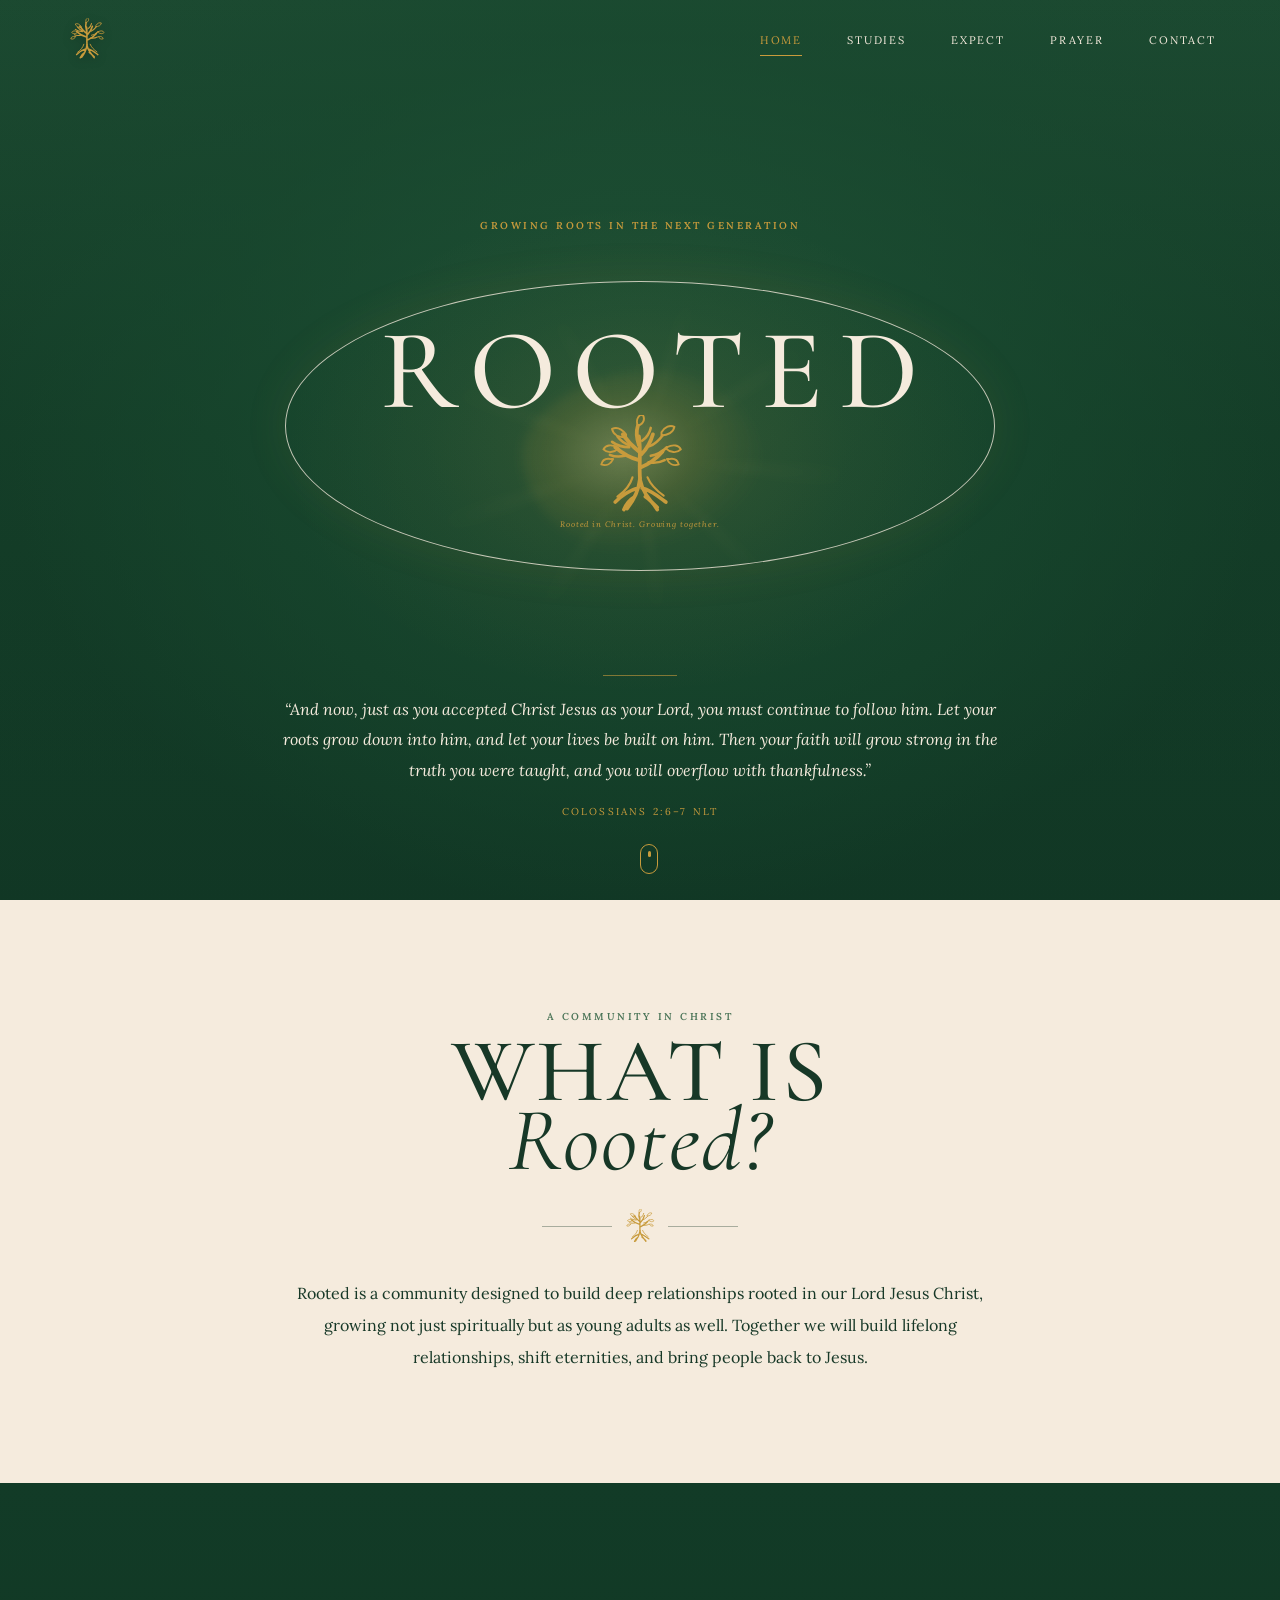
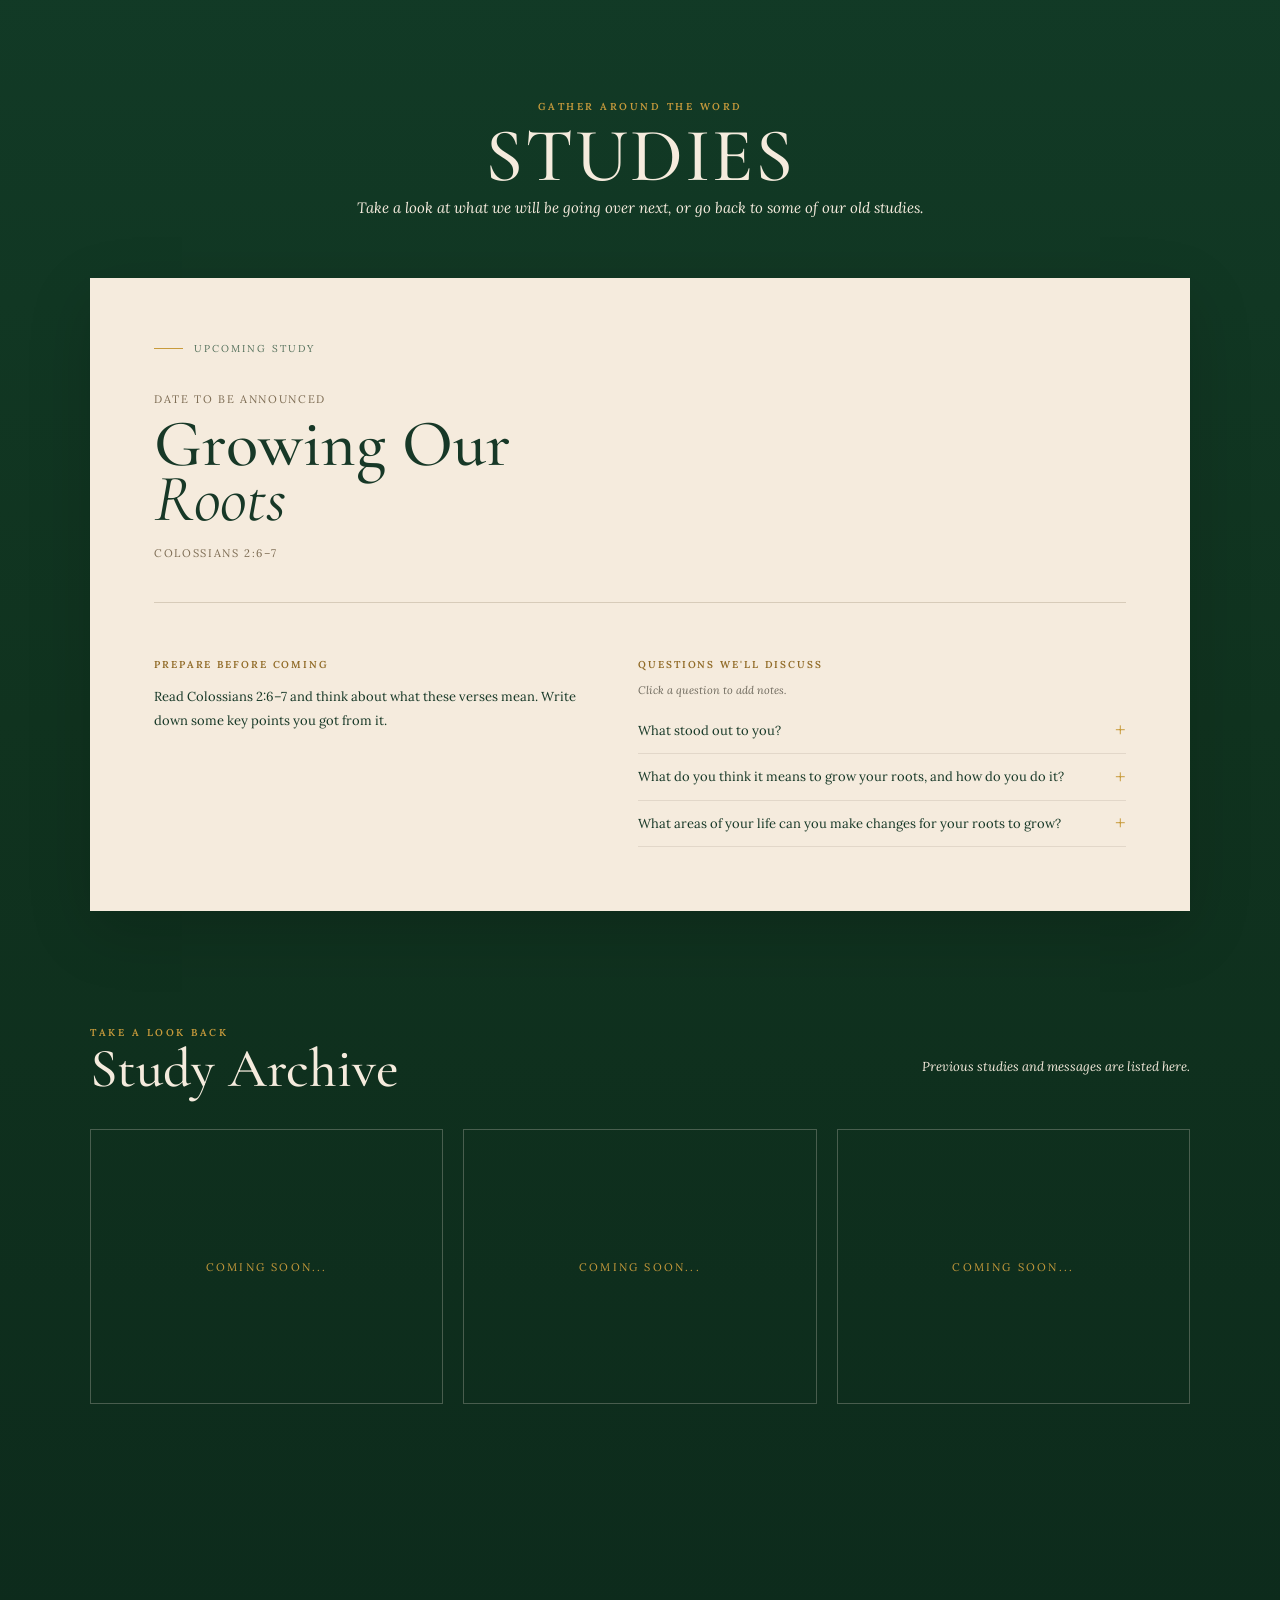
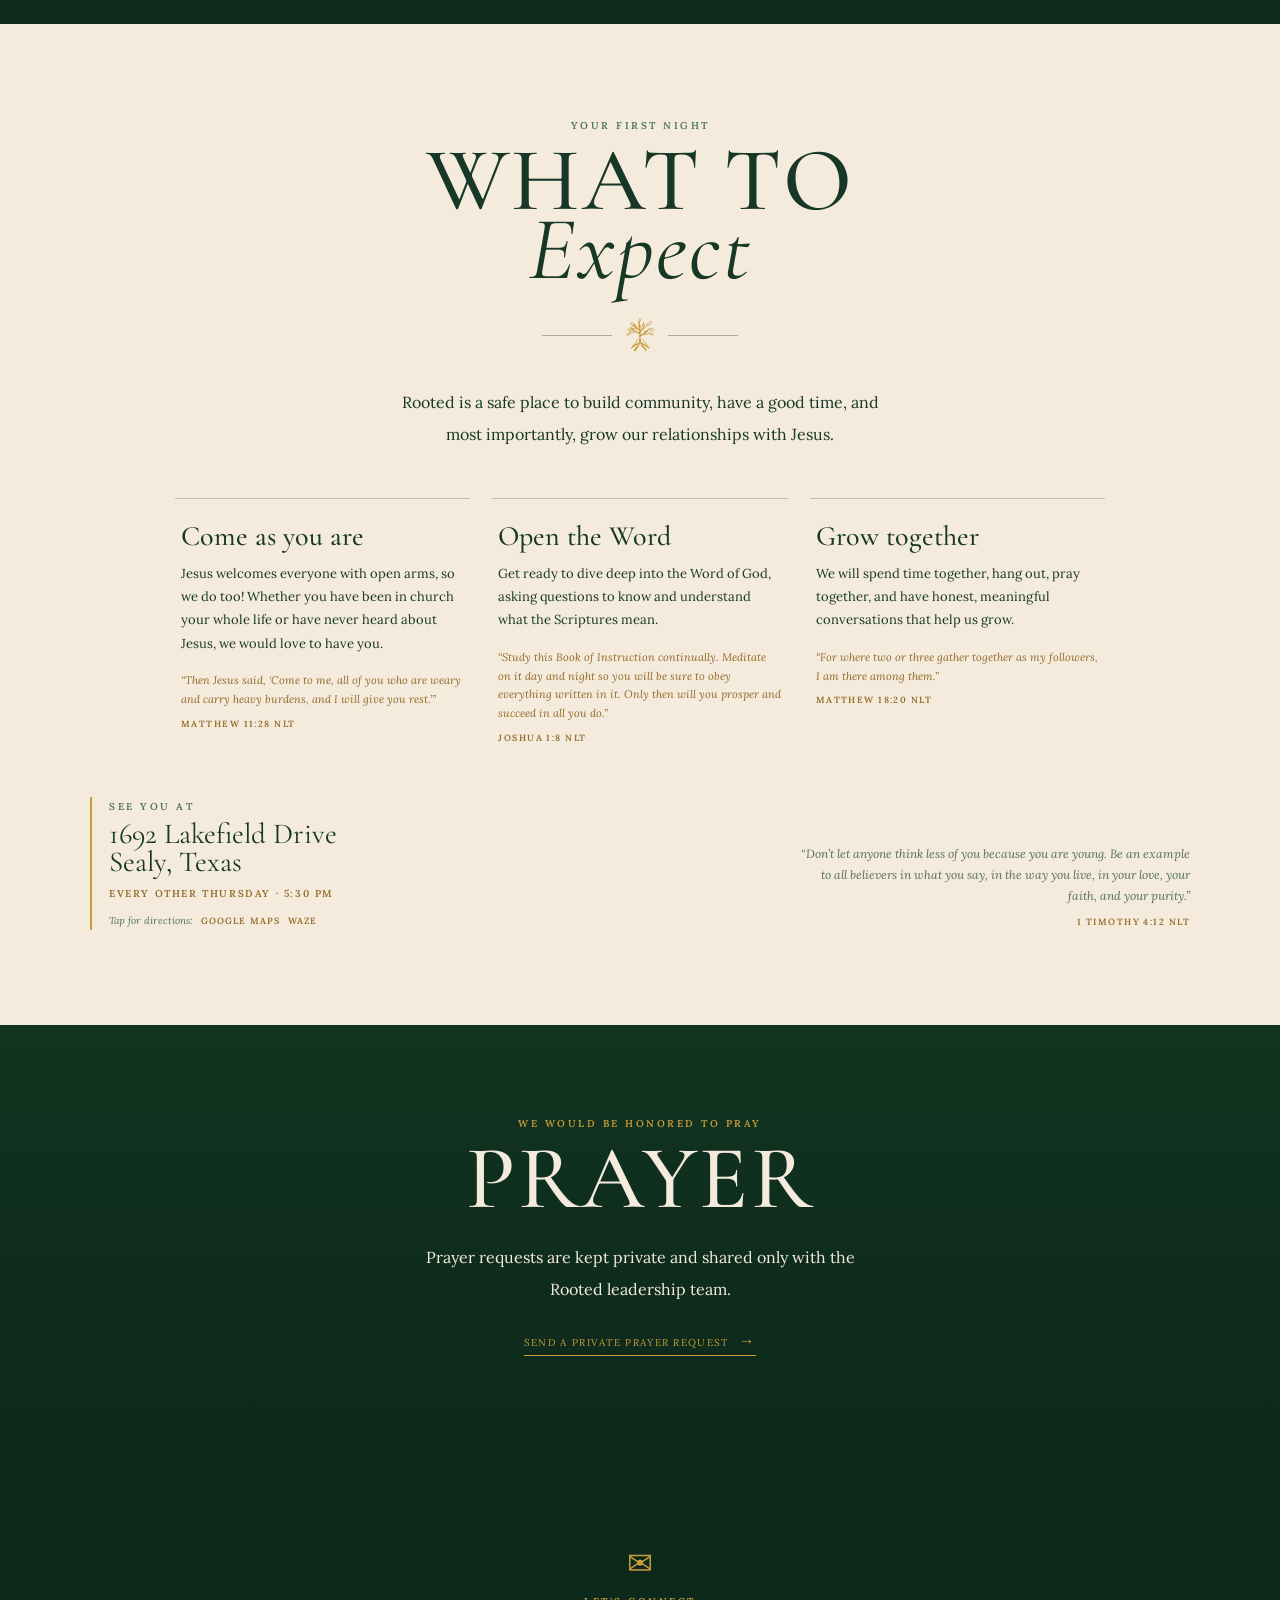
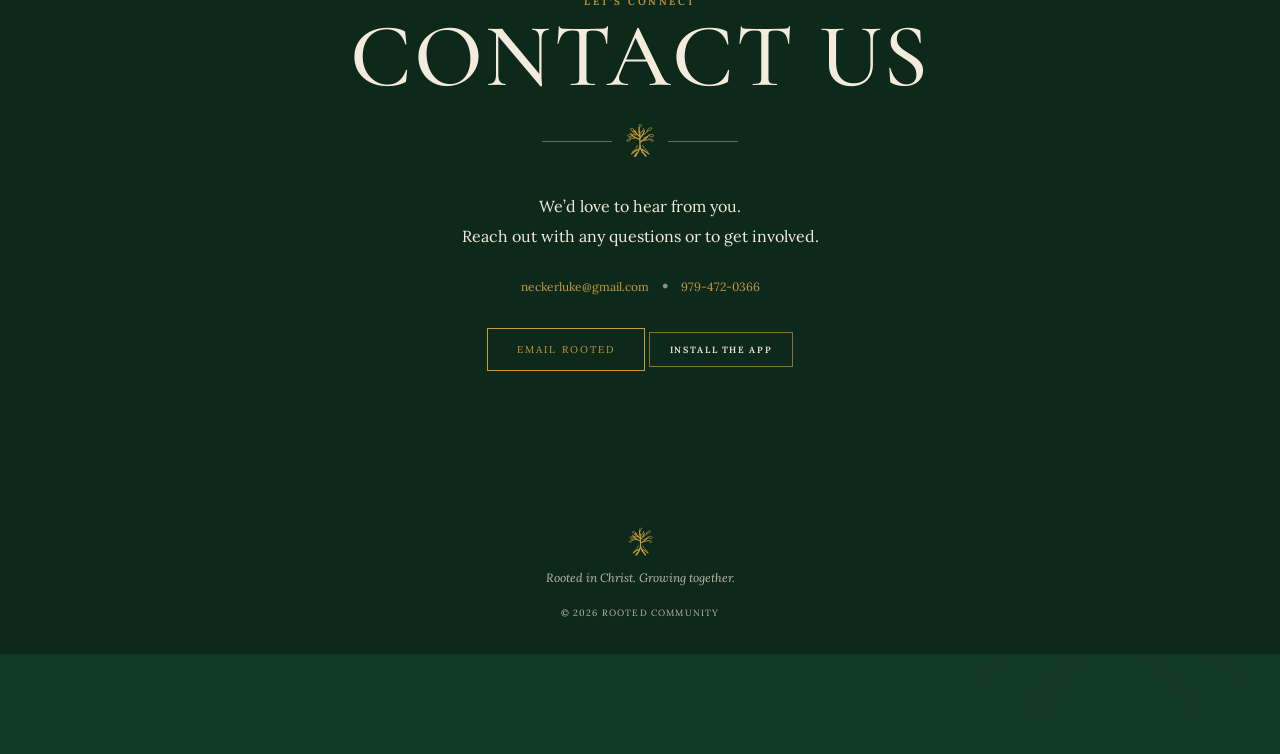
==== index.html @ e0f85972 "Add files via upload" ====
<!doctype html>
<html lang="en">
  <head>
    <meta charset="UTF-8" />
    <meta name="viewport" content="width=device-width, initial-scale=1.0" />
    <link rel="icon" type="image/svg+xml" href="favicon.svg" />
    <link rel="manifest" href="manifest.webmanifest" />
    <meta name="theme-color" content="#123b27" />
    <meta name="mobile-web-app-capable" content="yes" />
    <meta name="apple-mobile-web-app-capable" content="yes" />
    <meta name="apple-mobile-web-app-status-bar-style" content="black-translucent" />
    <meta name="apple-mobile-web-app-title" content="Rooted" />
    <link rel="apple-touch-icon" href="favicon.svg" />
    <link rel="canonical" href="https://www.rooted-youth.com/" />
    <meta property="og:type" content="website" />
    <meta property="og:url" content="https://www.rooted-youth.com/" />
    <meta property="og:site_name" content="Rooted Youth" />
    <meta property="og:title" content="Rooted | Growing Roots in the Next Generation" />
    <meta property="og:description" content="A high school community building deep relationships centered on Jesus Christ." />
    <meta property="og:image" content="https://www.rooted-youth.com/social-preview-v2.png" />
    <meta property="og:image:secure_url" content="https://www.rooted-youth.com/social-preview-v2.png" />
    <meta property="og:image:type" content="image/png" />
    <meta property="og:image:width" content="1200" />
    <meta property="og:image:height" content="630" />
    <meta name="twitter:card" content="summary_large_image" />
    <meta name="twitter:title" content="Rooted | Growing Roots in the Next Generation" />
    <meta name="twitter:description" content="A high school community building deep relationships centered on Jesus Christ." />
    <meta name="twitter:image" content="https://www.rooted-youth.com/social-preview-v2.png" />
    <meta name="description" content="Rooted is a high school community building deep relationships centered on Jesus Christ." />
    <title>Rooted | Growing Roots in the Next Generation</title>
    <link rel="preconnect" href="https://fonts.googleapis.com" />
    <link rel="preconnect" href="https://fonts.gstatic.com" crossorigin />
    <link href="https://fonts.googleapis.com/css2?family=Cormorant+Garamond:wght@400;500;600;700&family=Lora:ital,wght@0,400;0,500;0,600;1,400&display=swap" rel="stylesheet" />
    <link rel="stylesheet" href="styles.css" />
  </head>
  <body>
    <header class="site-header" id="top">
      <a class="brand-mark" href="#home" aria-label="Rooted home">
        <svg viewBox="0 0 80 95" aria-hidden="true"><use href="#tree-mark" /></svg>
      </a>
      <button class="menu-button" type="button" aria-label="Open navigation" aria-expanded="false">
        <span class="cross-icon" aria-hidden="true">✝</span>
      </button>
      <nav class="site-nav" aria-label="Main navigation">
        <a class="active" href="#home">Home</a>
        <a href="#studies">Studies</a>
        <a href="#expect">Expect</a>
        <a href="#prayer">Prayer</a>
        <a href="#contact">Contact</a>
      </nav>
    </header>

    <main>
      <section class="hero" id="home">
        <div class="hero-grain"></div>
        <svg class="root-watermark" viewBox="0 0 1440 900" preserveAspectRatio="none" aria-hidden="true">
          <g fill="none" stroke="currentColor" stroke-linecap="round" stroke-linejoin="round">
            <path d="M705 925c-9-135 34-225 7-346-25-109-1-195 47-282 35-64 27-128 15-197" />
            <path d="M712 725c-98-48-160-109-224-205-45-67-99-108-169-135" />
            <path d="M710 658c96-65 157-151 217-242 53-80 113-120 198-149" />
            <path d="M681 807c-98-35-187-42-283-27-80 12-146-6-214-47" />
            <path d="M744 805c99-24 183-15 275 16 78 27 151 21 237-8" />
            <path d="M564 783c-49-50-108-72-177-83-56-9-102-37-140-77" />
            <path d="M856 769c45-43 104-66 172-76 57-9 105-34 148-74" />
            <path d="M522 579c-78-9-139-42-189-96-39-42-84-60-139-65" />
            <path d="M926 494c72-40 137-48 207-24 57 19 107 16 157-6" />
            <path d="M646 487c-24-65-18-125 16-180 22-35 26-74 19-114" />
          </g>
        </svg>
        <div class="hero-emblem">
          <span class="eyebrow">Growing roots in the next generation</span>
          <div class="oval-lockup">
            <div class="oval-inner">
              <h1>ROOTED</h1>
              <svg class="hero-tree" viewBox="0 0 80 95" aria-hidden="true"><use href="#tree-mark" /></svg>
              <p class="hero-tagline">Rooted in Christ. Growing together.</p>
            </div>
          </div>
        </div>
        <div class="scripture">
          <p>“And now, just as you accepted Christ Jesus as your Lord, you must continue to follow him. Let your roots grow down into him, and let your lives be built on him. Then your faith will grow strong in the truth you were taught, and you will overflow with thankfulness.”</p>
          <span>Colossians 2:6–7 NLT</span>
        </div>
        <a class="scroll-cue" href="#about" aria-label="Discover Rooted"><span></span></a>
      </section>

      <section class="about section-light" id="about">
        <svg class="watermark" viewBox="0 0 80 95" aria-hidden="true"><use href="#tree-mark" /></svg>
        <div class="section-content centered">
          <p class="eyebrow green">A community in Christ</p>
          <h2>WHAT IS<br /><em>Rooted?</em></h2>
          <div class="tree-divider"><span></span><svg viewBox="0 0 80 95" aria-hidden="true"><use href="#tree-mark" /></svg><span></span></div>
          <p class="lede">Rooted is a community designed to build deep relationships rooted in our Lord Jesus Christ, growing not just spiritually but as young adults as well. Together we will build lifelong relationships, shift eternities, and bring people back to Jesus.</p>
        </div>
      </section>

      <section class="studies" id="studies">
        <div class="section-content">
          <div class="section-intro">
            <p class="eyebrow">Gather around the Word</p>
            <h2>Studies</h2>
            <p>Take a look at what we will be going over next, or go back to some of our old studies.</p>
          </div>
          <div class="upcoming-card">
            <div class="upcoming-label"><span></span>Upcoming Study</div>
            <div class="study-heading">
              <p class="study-date">Date to be announced</p>
              <h3>Growing Our<br /><em>Roots</em></h3>
              <p class="passage">Colossians 2:6–7</p>
            </div>
            <div class="study-columns">
              <div>
                <p class="card-kicker">Prepare before coming</p>
                <p>Read Colossians 2:6–7 and think about what these verses mean. Write down some key points you got from it.</p>
              </div>
              <div>
                <p class="card-kicker">Questions we'll discuss</p>
                <p class="notes-hint">Click a question to add notes.</p>
                <div class="discussion-questions">
                  <details class="question-note">
                    <summary>What stood out to you? <span>+</span></summary>
                    <div class="question-note-content"><textarea class="question-note-field" data-note-key="rooted-question-1" rows="4" placeholder="Write your thoughts here..."></textarea><p>Saved privately on this device.</p></div>
                  </details>
                  <details class="question-note">
                    <summary>What do you think it means to grow your roots, and how do you do it? <span>+</span></summary>
                    <div class="question-note-content"><textarea class="question-note-field" data-note-key="rooted-question-2" rows="4" placeholder="Write your thoughts here..."></textarea><p>Saved privately on this device.</p></div>
                  </details>
                  <details class="question-note">
                    <summary>What areas of your life can you make changes for your roots to grow? <span>+</span></summary>
                    <div class="question-note-content"><textarea class="question-note-field" data-note-key="rooted-question-3" rows="4" placeholder="Write your thoughts here..."></textarea><p>Saved privately on this device.</p></div>
                  </details>
                </div>
              </div>
            </div>
          </div>
          <div class="archive-heading">
            <div><p class="eyebrow">Take a Look Back</p><h3>Study Archive</h3></div>
            <p>Previous studies and messages are listed here.</p>
          </div>
          <div class="archive-grid">
            <a class="archive-card archive-card-link" href="archive.html" aria-label="Open archived message placeholder">
              <p class="coming-soon">Coming soon...</p>
            </a>
            <a class="archive-card archive-card-link" href="archive.html" aria-label="Open archived message placeholder">
              <p class="coming-soon">Coming soon...</p>
            </a>
            <a class="archive-card archive-card-link" href="archive.html" aria-label="Open archived message placeholder">
              <p class="coming-soon">Coming soon...</p>
            </a>
          </div>
        </div>
      </section>

      <section class="schedule section-light" id="expect">
        <div class="section-content centered">
          <p class="eyebrow green">Your first night</p><h2>What to<br /><em>Expect</em></h2>
          <div class="tree-divider"><span></span><svg viewBox="0 0 80 95" aria-hidden="true"><use href="#tree-mark" /></svg><span></span></div>
          <p class="lede compact">Rooted is a safe place to build community, have a good time, and most importantly, grow our relationships with Jesus.</p>
          <div class="expect-list">
            <article><h3>Come as you are</h3><p>Jesus welcomes everyone with open arms, so we do too! Whether you have been in church your whole life or have never heard about Jesus, we would love to have you.</p><p class="expect-verse">“Then Jesus said, ‘Come to me, all of you who are weary and carry heavy burdens, and I will give you rest.’” <span>Matthew 11:28 NLT</span></p></article>
            <article><h3>Open the Word</h3><p>Get ready to dive deep into the Word of God, asking questions to know and understand what the Scriptures mean.</p><p class="expect-verse">“Study this Book of Instruction continually. Meditate on it day and night so you will be sure to obey everything written in it. Only then will you prosper and succeed in all you do.” <span>Joshua 1:8 NLT</span></p></article>
            <article><h3>Grow together</h3><p>We will spend time together, hang out, pray together, and have honest, meaningful conversations that help us grow.</p><p class="expect-verse">“For where two or three gather together as my followers, I am there among them.” <span>Matthew 18:20 NLT</span></p></article>
          </div>
          <div class="expect-bottom">
            <aside class="expect-meetup">
              <p class="eyebrow green">See you at</p>
              <p>1692 Lakefield Drive<br />Sealy, Texas</p>
              <span>Every other Thursday · 5:30 PM</span>
              <div class="directions-links"><span>Tap for directions:</span><a href="https://www.google.com/maps/dir/?api=1&amp;destination=1692%20Lakefield%20Drive%2C%20Sealy%2C%20Texas" target="_blank" rel="noopener">Google Maps</a><a href="https://waze.com/ul?q=1692%20Lakefield%20Drive%2C%20Sealy%2C%20Texas&amp;navigate=yes" target="_blank" rel="noopener">Waze</a></div>
            </aside>
            <blockquote class="expect-youth-verse">“Don’t let anyone think less of you because you are young. Be an example to all believers in what you say, in the way you live, in your love, your faith, and your purity.” <cite>1 Timothy 4:12 NLT</cite></blockquote>
          </div>
        </div>
      </section>

      <section class="prayer" id="prayer">
        <div class="section-content centered">
          <p class="eyebrow">We would be honored to pray</p><h2>Prayer</h2>
          <p class="lede compact">Prayer requests are kept private and shared only with the Rooted leadership team.</p>
          <a class="text-link" href="prayer-request.html">Send a private prayer request <span>→</span></a>
        </div>
      </section>
    </main>

    <section class="contact" id="contact">
      <svg class="contact-roots" viewBox="0 0 1200 700" preserveAspectRatio="none" aria-hidden="true">
        <g fill="none" stroke="currentColor" stroke-linecap="round" stroke-linejoin="round">
          <path class="root-core" d="M600 735c-7-97 13-164-8-254-18-77 5-131 37-190 26-48 18-98 1-153"/>
          <path class="root-base" d="M591 704c-49-37-93-49-138-46-52 3-95-12-131-44"/>
          <path class="root-base" d="M609 703c49-33 93-43 137-37 52 6 95-8 132-37"/>
          <path class="root-base" d="M576 720c-74-8-133 13-184 62M626 720c73-12 132 7 186 54"/>
          <path d="M596 605c-92-46-157-103-222-187-48-62-97-97-165-122"/>
          <path d="M614 561c83-49 151-113 214-182 49-54 101-84 171-104"/>
          <path d="M514 679c-98-31-180-31-260-2-63 23-128 21-192-4"/>
          <path d="M697 678c94-33 175-29 252 0 68 25 130 21 193-7"/>
          <path d="M445 557c-55-4-107-26-153-66-37-32-78-46-123-44"/>
          <path d="M774 508c59-29 112-34 158-17 41 15 83 9 124-14"/>
        </g>
      </svg>
      <div class="section-content centered">
        <div class="envelope" aria-hidden="true">✉</div>
        <p class="eyebrow">Let’s connect</p><h2>Contact Us</h2>
        <div class="tree-divider"><span></span><svg viewBox="0 0 80 95" aria-hidden="true"><use href="#tree-mark" /></svg><span></span></div>
        <p class="contact-copy">We’d love to hear from you.<br />Reach out with any questions or to get involved.</p>
        <div class="contact-details">
          <a href="https://mail.google.com/mail/?view=cm&amp;fs=1&amp;to=neckerluke%40gmail.com&amp;su=Rooted" target="_blank" rel="noopener">neckerluke@gmail.com</a>
          <span aria-hidden="true">•</span>
          <a href="sms:+19794720366">979-472-0366</a>
        </div>
        <a class="button" href="https://mail.google.com/mail/?view=cm&amp;fs=1&amp;to=neckerluke%40gmail.com&amp;su=Rooted" target="_blank" rel="noopener">Email Rooted</a>
        <button class="install-app" type="button" data-install-app>Install the App</button>
        <p class="install-app-message" data-install-message aria-live="polite"></p>
      </div>
    </section>

    <footer><svg viewBox="0 0 80 95" aria-hidden="true"><use href="#tree-mark" /></svg><p>Rooted in Christ. Growing together.</p><small>© <span id="year"></span> Rooted Community</small></footer>

    <svg class="page-root-watermark" viewBox="0 0 1440 3500" preserveAspectRatio="none" aria-hidden="true">
      <defs><linearGradient id="pageRootFade" x1="0" x2="0" y1="0" y2="1"><stop offset="0%" stop-color="#c89b3c" stop-opacity=".16"/><stop offset="38%" stop-color="#c89b3c" stop-opacity=".26"/><stop offset="72%" stop-color="#c89b3c" stop-opacity=".56"/><stop offset="100%" stop-color="#c89b3c" stop-opacity=".9"/></linearGradient></defs>
      <g fill="none" stroke="url(#pageRootFade)" stroke-linecap="round" stroke-linejoin="round">
        <path class="root-spine" d="M719 3550c-26-175 19-315-18-466-39-157 13-283 65-409 57-140 23-298-28-448-53-156-31-294 34-430 54-113 61-224 8-343"/>
        <path class="root-heavy" d="M709 3446c-116-85-209-107-304-71-102 39-202 27-299-38"/><path class="root-heavy" d="M726 3443c118-74 212-90 305-49 105 46 204 37 299-22"/>
        <path class="root-heavy" d="M682 3324c-99-32-175-81-235-149-65-73-148-108-250-105"/><path class="root-heavy" d="M749 3313c90-46 162-104 218-177 62-80 143-122 244-125"/>
        <path d="M589 3410c-85 7-159 42-222 106-56 56-122 79-198 68M841 3405c86-4 159 25 222 88 57 56 124 75 200 60"/>
        <path d="M650 3175c-129-76-224-170-294-293-61-107-144-168-248-189"/><path d="M778 3146c122-83 215-182 279-307 56-108 136-174 239-201"/>
        <path d="M537 3015c-95-17-178 7-251 72-68 60-145 82-229 64M889 2997c96-11 179 19 250 90 65 64 141 88 226 72"/>
        <path d="M618 2855c-85-77-159-165-213-266-48-89-115-145-201-170"/><path d="M816 2794c81-81 148-173 197-278 43-92 106-151 190-179"/>
        <path d="M513 2653c-101-32-193-19-279 39-73 49-149 57-227 26M930 2606c101-27 191-7 274 60 70 56 145 68 226 38"/>
        <path d="M652 2490c-45-112-44-221 3-326 39-88 38-173-2-254"/><path d="M776 2350c53-111 66-221 39-330-23-91-13-176 30-252"/>
        <path d="M586 2258c-89-54-175-75-258-63-76 10-144-9-202-57M849 2185c91-46 178-60 260-40 77 19 143 6 201-37"/>
        <path d="M699 1990c-17-109 11-207 84-294 55-65 71-137 47-216M648 1800c-70-65-132-137-176-220-39-73-97-121-174-143M846 1685c68-70 126-146 166-231 35-75 89-125 163-151"/>
        <path d="M610 1484c-99-28-185-11-259 52-62 53-132 66-209 40M834 1413c97-35 183-23 257 37 63 51 134 60 211 27"/>
        <path d="M686 1290c-17-96 9-180 78-252 47-50 59-108 36-174M592 1098c-76-35-144-37-205-5-53 28-108 30-164 7M842 1012c73-44 141-53 205-28 55 21 111 18 166-8"/>
      </g>
    </svg>
    <svg class="svg-defs" aria-hidden="true"><symbol id="tree-mark" viewBox="0 0 80 95"><g fill="none" stroke="currentColor" stroke-linecap="round" stroke-linejoin="round"><path stroke-width="3.5" d="M40 59c-1-13 1-25-1-39M39 34c-5-4-10-9-15-16M39 42c-8-2-15-6-22-12M40 49c8-3 15-8 21-15M41 37c5-5 9-12 11-19M39 28c-2-6-3-12-1-18"/><path stroke-width="2.35" d="M30 28c-3-1-8-4-11-8M30 30c-6 0-12-2-16-5M26 38c-5 1-10 1-14-1M49 29c5-2 9-6 12-10M50 38c6-1 11-4 15-8M48 44c5 1 11 0 15-2M42 24c4-3 7-7 8-12"/><path stroke-width="3.4" d="M40 59c-1 9-4 18-12 28M40 60c2 10 7 18 16 26M38 68c-7 2-14 6-21 13M42 68c8 2 14 7 22 13M35 76c-5 3-8 7-10 12M45 76c5 3 8 7 11 12"/><path stroke-width="2" d="M33 58c-2 7-7 13-14 18M47 58c3 7 8 12 15 17"/><path stroke-width="1.8" d="M27 18c-4-5-9-7-13-5 1 5 6 8 13 8Zm-8 12c-6-3-11-2-13 2 4 4 10 3 14-1Zm41-14c3-5 8-7 12-5-1 5-6 8-12 8Zm5 14c6-3 11-2 13 2-4 4-10 3-14-1ZM38 10c-2-5 0-9 4-11 3 4 2 9-4 11ZM13 41c-5-1-8 1-9 5 5 2 9-1 11-5Zm54 0c5-1 8 1 9 5-5 2-9-1-11-5Z"/></g></symbol></svg>
    <script src="script.js"></script>
    <script src="fix-encoding.js"></script>
  </body>
</html>
---- styles.css ----
:root{--forest:#0b2a1b;--deep:#071c12;--cream:#f5ebdd;--gold:#c89b3c;--ink:#173827}*{box-sizing:border-box}html{scroll-behavior:smooth}body{margin:0;background:var(--forest);color:var(--cream);font-family:Lora,Georgia,serif}.svg-defs{position:absolute;width:0;height:0;overflow:hidden}.site-header{height:80px;position:absolute;z-index:10;top:0;left:0;width:100%;display:flex;align-items:center;padding:12px clamp(24px,5vw,72px)}.brand-mark{color:var(--gold);width:46px;display:grid;place-items:center}.brand-mark svg{width:36px;height:45px}.site-nav{margin-left:auto;display:flex;gap:clamp(22px,3.5vw,53px)}.site-nav a{color:var(--cream);text-decoration:none;font-size:11px;letter-spacing:.17em;text-transform:uppercase;padding:8px 0;border-bottom:1px solid transparent;transition:.25s}.site-nav a:hover,.site-nav a.active{border-color:var(--gold);color:var(--gold)}.menu-button{display:none}.hero{min-height:100vh;position:relative;display:flex;flex-direction:column;align-items:center;justify-content:center;overflow:hidden;background:radial-gradient(ellipse at 50% 43%,#16442c 0%,var(--forest) 43%,var(--deep) 100%)}.hero:before,.hero:after{content:"";position:absolute;border:1px solid rgba(200,155,60,.15);border-radius:50%;width:min(96vw,1200px);height:min(69vw,820px)}.hero:before{transform:rotate(-8deg)}.hero:after{width:min(85vw,1030px);height:min(60vw,660px);transform:rotate(12deg)}.hero-grain{position:absolute;inset:0;opacity:.38;background-image:radial-gradient(rgba(245,235,221,.24) .5px,transparent .7px);background-size:8px 8px;mix-blend-mode:soft-light}.hero-emblem{position:relative;z-index:1;text-align:center;margin-top:-3rem}.eyebrow{margin:0 0 14px;color:var(--gold);text-transform:uppercase;letter-spacing:.25em;font-size:10px;font-weight:600}.oval-lockup{width:min(78vw,710px);aspect-ratio:2.45;border:1px solid rgba(245,235,221,.78);border-radius:50%;display:grid;place-items:center;padding:12px}.oval-inner{width:100%;height:100%;border:1px solid rgba(245,235,221,.28);border-radius:50%;display:flex;flex-direction:column;align-items:center;justify-content:center}.hero h1{margin:0 0 -5px;font-family:"Cormorant Garamond",Georgia,serif;font-size:clamp(53px,10vw,114px);font-weight:500;letter-spacing:.14em;line-height:.85;padding-left:.14em}.hero-tree{color:var(--gold);width:clamp(58px,8vw,86px);height:auto}.scripture{position:absolute;z-index:1;bottom:9vh;width:min(84vw,720px);text-align:center}.scripture p{font-size:clamp(13px,1.35vw,16px);line-height:1.9;font-style:italic;margin:0 0 14px}.scripture span{color:var(--gold);font-size:10px;text-transform:uppercase;letter-spacing:.22em}.scroll-cue{position:absolute;bottom:26px;left:50%;z-index:1;width:18px;height:30px;border:1px solid var(--gold);border-radius:20px}.scroll-cue span{display:block;width:3px;height:6px;margin:6px auto;background:var(--gold);border-radius:3px;animation:scroll 1.5s infinite}@keyframes scroll{50%{transform:translateY(7px);opacity:.2}}.section-light{background:var(--cream);color:var(--ink)}.section-content{width:min(1100px,88vw);margin:auto;padding:110px 0}.centered{text-align:center;position:relative}.about{overflow:hidden}.about .section-content{max-width:810px}.eyebrow.green{color:#4a7457}.section-content h2{font-family:"Cormorant Garamond",Georgia,serif;font-size:clamp(58px,8vw,90px);font-weight:500;text-transform:uppercase;line-height:.77;letter-spacing:.025em;margin:0}.section-content h2 em{font-weight:400;text-transform:none}.tree-divider{display:flex;align-items:center;justify-content:center;gap:13px;margin:33px auto}.tree-divider span{height:1px;width:70px;background:currentColor;opacity:.35}.tree-divider svg{color:var(--gold);width:30px;height:35px}.lede{font-size:16px;line-height:2;max-width:700px;margin:0 auto}.watermark{position:absolute;width:440px;height:520px;color:rgba(11,42,27,.045);right:-50px;bottom:-100px}.studies{background:var(--forest);padding:5px 0 110px}.section-intro{text-align:center;padding:102px 0 48px}.section-intro h2{font-family:"Cormorant Garamond",Georgia,serif;font-size:76px;text-transform:uppercase;font-weight:500;margin:0}.section-intro>p:last-child{font-style:italic;font-size:15px;margin:13px 0}.upcoming-card{background:var(--cream);color:var(--ink);padding:clamp(28px,5vw,65px);position:relative;box-shadow:0 20px 60px rgba(0,0,0,.16)}.upcoming-label{font-size:10px;text-transform:uppercase;letter-spacing:.2em;color:#55715c;display:flex;align-items:center;gap:11px}.upcoming-label span{display:block;width:29px;height:1px;background:var(--gold)}.study-heading{margin:37px 0 45px;border-bottom:1px solid #d7cbb9;padding-bottom:31px}.study-date,.passage{font-size:11px;letter-spacing:.15em;text-transform:uppercase;color:#7c6b52}.study-heading h3{font-family:"Cormorant Garamond",Georgia,serif;font-size:clamp(43px,5.2vw,69px);font-weight:500;line-height:.82;margin:11px 0 20px}.study-heading h3 em{font-weight:400}.study-columns{display:grid;grid-template-columns:1fr 1.15fr;gap:60px}.study-columns p,.study-columns li{font-size:13px;line-height:1.8}.card-kicker{color:#906a26!important;text-transform:uppercase;font-size:10px!important;letter-spacing:.19em;line-height:1.4!important;font-weight:600}.study-columns ul{margin:6px 0 0;padding:0;list-style:none}.study-columns li{border-bottom:1px solid #e2d7c9;padding:7px 0}.study-columns li:before{content:"+";color:var(--gold);margin-right:8px}.archive-heading{margin:115px 0 38px;display:flex;align-items:end;justify-content:space-between;gap:30px}.archive-heading .eyebrow{margin-bottom:8px}.archive-heading h3{font-family:"Cormorant Garamond",Georgia,serif;font-size:55px;font-weight:500;line-height:.8;margin:0}.archive-heading>p{font-size:13px;font-style:italic;max-width:270px;text-align:right;line-height:1.7}.archive-grid{display:grid;grid-template-columns:repeat(3,1fr);gap:20px}.archive-card{border:1px solid rgba(245,235,221,.25);padding:28px;min-height:275px;display:flex;flex-direction:column}.archive-card h4{font-family:"Cormorant Garamond",Georgia,serif;font-size:38px;font-weight:500;margin:23px 0 5px}.archive-card .passage{color:#e4c07b;margin:0}.archive-copy{font-size:12px;line-height:1.8;margin:17px 0}.archive-card a,.text-link{color:var(--gold);text-decoration:none;text-transform:uppercase;letter-spacing:.13em;font-size:10px;margin-top:auto}.archive-card a span,.text-link span{font-size:16px;margin-left:6px}.schedule .section-content{padding:95px 0}.compact{max-width:480px}.prayer{background:#113721}.prayer .section-content{padding:92px 0}.prayer h2{margin-bottom:28px}.text-link{display:inline-block;margin-top:25px;border-bottom:1px solid currentColor;padding-bottom:5px}.contact{background:var(--deep);text-align:center}.contact .section-content{padding:95px 0}.envelope{font-size:31px;color:var(--gold);margin-bottom:13px}.contact h2{text-transform:uppercase}.contact-copy{font-size:16px;line-height:1.85;margin:0}.button{display:inline-block;margin-top:32px;padding:14px 29px;border:1px solid var(--gold);color:var(--gold);font-size:10px;letter-spacing:.2em;text-transform:uppercase;text-decoration:none}.disabled{cursor:default;opacity:.85}footer{background:#06180f;text-align:center;padding:34px 20px;color:#c0b9a8}footer svg{width:25px;height:31px;color:var(--gold)}footer p{font-size:12px;font-style:italic;margin:8px 0 15px}footer small{font-size:9px;letter-spacing:.13em;text-transform:uppercase}@media(max-width:720px){.site-header{padding:11px 22px;height:66px}.brand-mark svg{width:29px;height:36px}.menu-button{display:grid;gap:6px;background:none;border:0;padding:10px;margin-left:auto;cursor:pointer}.menu-button span{display:block;width:23px;height:1px;background:var(--cream);transition:.25s}.site-nav{display:none;position:absolute;top:66px;left:0;right:0;margin:0;background:#092418;padding:21px 24px;flex-direction:column;gap:14px}.site-nav.open{display:flex}.site-nav a{width:max-content}.hero-emblem{margin-top:-4rem}.scripture{bottom:12vh}.scripture p{line-height:1.65}.scroll-cue{bottom:24px}.section-content{padding:75px 0;width:min(88vw,560px)}.watermark{width:280px;height:333px;right:-45px;bottom:-65px}.lede{font-size:14px;line-height:1.9}.section-intro{padding:72px 0 36px}.section-intro h2{font-size:62px}.studies{padding-bottom:72px}.study-columns,.archive-grid{grid-template-columns:1fr;gap:22px}.study-heading{margin:30px 0}.upcoming-card{padding:29px 24px}.archive-heading{display:block;margin:76px 0 28px}.archive-heading h3{font-size:47px}.archive-heading>p{text-align:left;margin-top:17px}.archive-card{min-height:0}.prayer .section-content,.contact .section-content{padding:75px 0}.oval-lockup{width:85vw}.hero h1{font-size:clamp(44px,12vw,76px)}}
.brand-mark{position:fixed;z-index:30;top:17px;left:clamp(24px,5vw,72px);filter:drop-shadow(0 2px 5px rgba(0,0,0,.25))}@media(max-width:720px){.brand-mark{top:12px;left:22px}}
.contact-details{display:flex;justify-content:center;align-items:center;gap:13px;margin-top:25px}.contact-details a{color:var(--gold);font-size:12px;text-decoration:none}.contact-details a:hover{text-decoration:underline}.contact-details span{color:rgba(245,235,221,.55)}@media(max-width:520px){.contact-details{flex-direction:column;gap:8px}.contact-details span{display:none}}
.menu-button[aria-expanded="true"] span:first-child{transform:translateY(3.5px) rotate(45deg)}.menu-button[aria-expanded="true"] span:last-child{transform:translateY(-3.5px) rotate(-45deg)}
.menu-button span:first-child{transform:translateY(3.5px) rotate(45deg)}.menu-button span:last-child{transform:translateY(-3.5px) rotate(-45deg)}
.menu-button .cross-icon{display:block;width:auto;height:auto;background:none;color:var(--cream);font-family:Georgia,serif;font-size:27px;line-height:1;transform:none!important}
:root{--forest:#123b27}
.hero{background:radial-gradient(ellipse at 50% 43%,#1a4b31 0%,var(--forest) 48%,#0e2c1d 100%)}
.root-watermark{position:absolute;z-index:0;inset:0;width:100%;height:100%;color:#dcbf7a;opacity:.08;pointer-events:none}.root-watermark path{stroke-width:2.2}
body{position:relative}.page-root-watermark{position:absolute;z-index:2;inset:0 auto auto 0;width:100%;height:100%;pointer-events:none;opacity:.17}.page-root-watermark path{stroke-width:2.35}@media(max-width:720px){.page-root-watermark{opacity:.12}}
.page-root-watermark{top:0;right:0;bottom:0;left:0;width:auto;height:auto}.page-root-watermark .root-spine{stroke-width:5.4}.page-root-watermark .root-heavy{stroke-width:3.8}
.contact{position:relative;overflow:visible;background:linear-gradient(to bottom,#113721 0%,#0a2417 45%,var(--deep) 100%)}.contact-roots{position:absolute;z-index:0;top:-420px;right:0;bottom:auto;left:0;width:100%;height:calc(100% + 420px);color:var(--gold);opacity:.44;pointer-events:none}.contact-roots path{stroke-width:2.55}.contact-roots .root-core{stroke-width:5.2}.contact-roots .root-base{stroke-width:3.9}.contact .section-content{z-index:1}
.contact-roots{height:calc(100% + 590px)}footer{position:relative;z-index:1;background:transparent}
.contact-roots{z-index:2}.contact .section-content{z-index:3}footer{z-index:1;background:var(--deep)}
body{background:var(--deep)}
.page-root-watermark{z-index:4;opacity:.28}.about,.schedule{background:linear-gradient(to bottom,#dfe8d8 0%,var(--cream) 14%,var(--cream) 84%,#dce6d5 100%)}.studies{background:linear-gradient(to bottom,#16442d 0%,var(--forest) 15%,var(--forest) 85%,#133d29 100%)}.prayer{background:linear-gradient(to bottom,#143e2a 0%,#113721 100%)}
.about{background:linear-gradient(to bottom,#0e2c1d 0%,#cddbc9 27%,var(--cream) 49%,#e7ebdc 73%,#123b27 100%)}.studies{background:linear-gradient(to bottom,#123b27 0%,var(--forest) 82%,#d6e0d0 100%)}.schedule{background:linear-gradient(to bottom,#d6e0d0 0%,var(--cream) 37%,#d9e3d4 68%,#143e2a 100%)}.prayer{background:linear-gradient(to bottom,#143e2a 0%,#113721 70%,#0a2417 100%)}
.root-watermark,.page-root-watermark,.contact-roots{display:none}.about,.schedule{background:var(--cream)}.studies{background:var(--forest)}.prayer{background:#113721}.contact{background:var(--deep)}footer{background:#06180f}
body{background:var(--forest)}
.oval-inner{border:0}
.hero:before,.hero:after{display:none}
.hero:after{display:block;width:min(70vw,700px);height:min(48vw,480px);border:0;background:radial-gradient(ellipse,rgba(200,155,60,.14) 0%,rgba(200,155,60,.045) 42%,transparent 72%);transform:none;pointer-events:none}.oval-lockup{box-shadow:0 0 48px rgba(200,155,60,.08)}
.hero-emblem:before,.hero-emblem:after{position:absolute;color:var(--gold);font-family:Georgia,serif;line-height:1;opacity:.78}.hero-emblem:before{content:"✦";font-size:14px;top:15%;left:4%}.hero-emblem:after{content:"✧";font-size:20px;right:5%;bottom:11%}.scripture:before{content:"";display:block;width:74px;height:1px;background:var(--gold);opacity:.6;margin:0 auto 18px}
.hero-emblem:before,.hero-emblem:after{display:none}
.hero{background:radial-gradient(ellipse at 50% 43%,rgba(26,75,49,.72) 0%,rgba(18,59,39,.56) 48%,rgba(14,44,29,.2) 72%),linear-gradient(to bottom,#1a4b31 0%,#123b27 48%,#0e2c1d 100%)}.studies{background:linear-gradient(to bottom,#194a31 0%,var(--forest) 45%,#0d2b1c 100%)}.prayer{background:linear-gradient(to bottom,#16442d 0%,#113721 45%,#0d291b 100%)}.contact{background:linear-gradient(to bottom,#133d29 0%,var(--deep) 100%)}
.contact,footer{background:#0d291b}
.hero{background:radial-gradient(ellipse at 50% 43%,rgba(31,82,54,.72) 0%,rgba(22,67,43,.56) 48%,rgba(13,40,27,.2) 72%),linear-gradient(to bottom,#1f5236 0%,#16432b 48%,#0d281b 100%)}.studies{background:linear-gradient(to bottom,#184a30 0%,#123b27 48%,#0d2b1c 100%)}.prayer{background:linear-gradient(to bottom,#113520 0%,#0f2e1e 48%,#0d291b 100%)}
.hero{background:radial-gradient(ellipse at 50% 43%,rgba(31,82,54,.72) 0%,rgba(22,67,43,.56) 48%,rgba(13,40,27,.2) 72%),linear-gradient(to bottom,#1f5236 0%,#16432b 48%,#123b27 100%)}.studies{background:linear-gradient(to bottom,#123b27 0%,#10331f 48%,#0d2b1c 100%)}
.hero-tagline{margin:2px 0 0;color:var(--gold);font-size:8px;font-style:italic;letter-spacing:.11em}
.archive-card{align-items:center;justify-content:center}.coming-soon{margin:0;color:var(--gold);font-size:11px;letter-spacing:.2em;text-transform:uppercase}
.archive-card-link{color:inherit;text-decoration:none;transition:background .25s ease,transform .25s ease}.archive-card-link:hover{background:rgba(245,235,221,.06);transform:translateY(-3px)}.archive-placeholder-page{min-height:100vh;display:grid;place-items:center;text-align:center;padding:100px 24px;background:radial-gradient(ellipse at 50% 42%,#1f5236 0%,#123b27 48%,#0d281b 100%)}.archive-placeholder-content{max-width:550px}.archive-placeholder-content h1{margin:0;font-family:"Cormorant Garamond",Georgia,serif;font-weight:500;font-size:clamp(70px,11vw,125px);line-height:.72;text-transform:uppercase}.archive-placeholder-content h1 em{font-weight:400;text-transform:none}.archive-placeholder-content>p:not(.eyebrow){font-size:15px;line-height:1.9;margin:34px auto 0;max-width:390px}.archive-placeholder-content .text-link{margin-top:30px}
.archive-placeholder-content{max-width:none}.archive-placeholder-content h1{white-space:nowrap;font-size:clamp(42px,8vw,105px);line-height:1}
.hero-emblem>.eyebrow{position:absolute;top:-62px;right:0;left:0;margin:0;transform:none}
.private-notes{margin-top:23px;border-top:1px solid #dfd2c1}.private-notes summary{display:flex;align-items:center;justify-content:space-between;cursor:pointer;padding:15px 0;color:#906a26;font-size:10px;font-weight:600;letter-spacing:.18em;text-transform:uppercase;list-style:none}.private-notes summary::-webkit-details-marker{display:none}.private-notes summary span{font-size:18px;font-weight:400;transition:transform .2s}.private-notes[open] summary span{transform:rotate(45deg)}.private-notes-content{padding:1px 0 3px}.private-notes label{display:block;margin-bottom:10px;color:#6f6a5e;font-size:11px;line-height:1.6}.private-notes textarea{width:100%;resize:vertical;border:1px solid #d4c5b2;background:#fffaf1;padding:12px;color:var(--ink);font:13px/1.7 Lora,Georgia,serif;outline:none}.private-notes textarea:focus{border-color:var(--gold)}.notes-actions{display:flex;align-items:center;gap:13px;margin-top:10px}.notes-actions button{border:1px solid var(--gold);background:transparent;color:#906a26;padding:9px 13px;cursor:pointer;font:600 9px Lora,Georgia,serif;letter-spacing:.16em;text-transform:uppercase}.notes-actions button:hover{background:var(--gold);color:var(--cream)}#notes-status{color:#55715c;font-size:11px;font-style:italic}
.discussion-questions{margin-top:6px}.question-note{border-bottom:1px solid #e2d7c9}.question-note summary{display:flex;align-items:center;justify-content:space-between;gap:14px;cursor:pointer;padding:12px 0;color:var(--ink);font-size:13px;line-height:1.65;list-style:none}.question-note summary::-webkit-details-marker{display:none}.question-note summary span{flex:0 0 auto;color:var(--gold);font-size:20px;font-weight:400;line-height:1;transition:transform .2s}.question-note[open] summary span{transform:rotate(45deg)}.question-note-content{padding:2px 0 15px}.question-note-field{width:100%;resize:vertical;border:1px solid #d4c5b2;background:#fffaf1;padding:12px;color:var(--ink);font:13px/1.7 Lora,Georgia,serif;outline:none}.question-note-field:focus{border-color:var(--gold)}.question-note-content p{margin:7px 0 0;color:#55715c;font-size:10px;font-style:italic}
.notes-hint{margin:2px 0 9px;color:#6f6a5e!important;font-size:11px!important;font-style:italic;line-height:1.5!important}
.hero h1{transform:translateX(9px)}
.expect-list{display:grid;grid-template-columns:repeat(3,1fr);gap:22px;margin:48px auto 0;max-width:930px;text-align:left}.expect-list article{border-top:1px solid rgba(23,56,39,.24);padding:20px 6px 0}.expect-list h3{margin:0 0 9px;font-family:"Cormorant Garamond",Georgia,serif;font-size:28px;font-weight:500;color:var(--ink)}.expect-list p{margin:0;font-size:13px;line-height:1.8}@media(max-width:720px){.expect-list{grid-template-columns:1fr;gap:20px;margin-top:38px}.expect-list article{padding:17px 0 0}.expect-list h3{font-size:26px}}
.expect-list .expect-verse{margin-top:16px;color:#906a26;font-size:11px;line-height:1.7;font-style:italic}.expect-list .expect-verse span{display:block;margin-top:7px;font-size:9px;font-style:normal;font-weight:600;letter-spacing:.16em;text-transform:uppercase}
.prayer-request-page{min-height:100vh;background:radial-gradient(ellipse at 50% 35%,#1f5236 0%,#123b27 50%,#0d291b 100%)}.prayer-request-shell{min-height:100vh;display:grid;place-items:center;padding:110px 24px 70px}.prayer-request-card{width:min(100%,650px);padding:clamp(32px,6vw,64px);background:var(--cream);color:var(--ink);box-shadow:0 22px 60px rgba(0,0,0,.24);text-align:center}.prayer-request-card .eyebrow{color:#55715c}.prayer-request-card h1{margin:0;font-family:"Cormorant Garamond",Georgia,serif;font-size:clamp(54px,8vw,82px);font-weight:500;line-height:.78;text-transform:uppercase}.prayer-request-card h1 em{font-weight:400;text-transform:none}.prayer-request-card .tree-divider{color:var(--ink);margin:32px auto}.prayer-cross{color:var(--gold);font-size:28px;line-height:1}.prayer-request-intro{max-width:440px;margin:0 auto 30px;font-size:14px;line-height:1.8}.prayer-request-card form{text-align:left}.prayer-request-card label{display:block;margin:19px 0 8px;color:#55715c;font-size:10px;font-weight:600;letter-spacing:.16em;text-transform:uppercase}.prayer-request-card label span{font-weight:400;text-transform:none;letter-spacing:0}.prayer-request-card input,.prayer-request-card textarea{display:block;width:100%;border:1px solid #d4c5b2;background:#fffaf1;color:var(--ink);padding:12px;font:14px/1.7 Lora,Georgia,serif;outline:none}.prayer-request-card input:focus,.prayer-request-card textarea:focus{border-color:var(--gold)}.prayer-request-card textarea{resize:vertical}.prayer-request-card .button{display:block;margin:25px auto 0;background:transparent;cursor:pointer}.form-status{min-height:20px;margin:15px 0 0;text-align:center;color:#55715c;font-size:11px;font-style:italic;line-height:1.5}
.expect-meetup{margin:52px 0 0;text-align:left;border-left:2px solid var(--gold);padding:3px 0 3px 17px}.expect-meetup .eyebrow{margin:0 0 7px}.expect-meetup>p:not(.eyebrow){margin:0;font-family:"Cormorant Garamond",Georgia,serif;font-size:29px;line-height:.98}.expect-meetup span{display:block;margin-top:10px;color:#906a26;font-size:10px;font-weight:600;letter-spacing:.16em;text-transform:uppercase}@media(max-width:720px){.expect-meetup{margin-top:40px}.expect-meetup>p:not(.eyebrow){font-size:27px}}
.prayer-safety-note{margin:0 auto 28px;max-width:465px;padding:13px 15px;border:1px solid #d4c5b2;color:#5c5a51;font-size:11px;line-height:1.65;text-align:left}.prayer-safety-note a{color:#906a26;font-weight:600;text-decoration:underline}
.prayer-privacy-note{max-width:465px;margin:0 auto 28px;padding:14px 15px;border-left:2px solid var(--gold);background:rgba(255,250,241,.5);color:#5c5a51;text-align:left}.prayer-privacy-note strong{display:block;color:#906a26;font-size:10px;letter-spacing:.16em;text-transform:uppercase}.prayer-privacy-note p{margin:8px 0 0;font-size:11px;line-height:1.65}
.prayer-request-card .follow-up-consent{display:flex;align-items:flex-start;gap:9px;margin:18px 0 0;color:#5c5a51;font-size:11px;font-weight:400;letter-spacing:0;line-height:1.6;text-transform:none}.prayer-request-card .follow-up-consent input{width:15px;height:15px;margin:2px 0 0;accent-color:var(--gold)}
.prayer-request-card .follow-up-consent{align-items:center}.prayer-request-card .follow-up-consent span{flex:1}.prayer-request-card .follow-up-consent input{flex:0 0 auto;margin:0}
.prayer-request-card label.follow-up-consent{display:grid;grid-template-columns:minmax(0,1fr) 16px;align-items:center;column-gap:10px}.prayer-request-card label.follow-up-consent input{grid-column:2;grid-row:1}
.prayer-request-card label.follow-up-consent{display:inline-flex;width:auto;align-items:center;gap:7px}.prayer-request-card label.follow-up-consent span{flex:0 1 auto}.prayer-request-card label.follow-up-consent input{grid-column:auto;grid-row:auto;flex:0 0 auto}
.prayer-request-card label.follow-up-consent{display:inline!important;width:auto!important}.prayer-request-card label.follow-up-consent input{display:inline-block!important;width:15px!important;height:15px!important;margin:0 0 0 7px!important;vertical-align:middle!important}
.prayer-request-card label.follow-up-consent{display:block!important;width:100%!important;text-align:center}.prayer-request-card label.follow-up-consent span{display:block}.prayer-request-card label.follow-up-consent input{display:block!important;margin:8px auto 0!important}
.prayer-thank-you-page{min-height:100vh;background:radial-gradient(ellipse at 50% 42%,#1f5236 0%,#123b27 52%,#0d291b 100%)}.prayer-thank-you-shell{min-height:100vh;display:grid;place-items:center;padding:100px 24px}.prayer-thank-you-content{max-width:560px;text-align:center}.prayer-thank-you-content h1{margin:0;font-family:"Cormorant Garamond",Georgia,serif;font-size:clamp(74px,11vw,125px);font-weight:500;line-height:.72;text-transform:uppercase}.prayer-thank-you-content h1 em{font-weight:400;text-transform:none}.prayer-thank-you-content>p:not(.eyebrow){margin:0 auto;max-width:430px;font-size:16px;line-height:1.9}.prayer-thank-you-content .tree-divider{margin:36px auto}.prayer-thank-you-content .text-link{margin-top:34px}
.oval-inner{position:relative}.oval-inner:after{content:"";position:absolute;z-index:0;left:50%;top:62%;width:clamp(135px,19vw,225px);height:clamp(100px,14vw,165px);transform:translate(-50%,-50%);border-radius:50%;background:radial-gradient(ellipse,rgba(224,184,90,.28) 0%,rgba(200,155,60,.12) 36%,transparent 72%);filter:blur(3px);pointer-events:none;animation:tree-light 5s ease-in-out infinite}.oval-inner h1,.oval-inner .hero-tree,.oval-inner .hero-tagline{position:relative;z-index:1}.hero-tree{filter:drop-shadow(0 0 4px rgba(245,215,140,.8)) drop-shadow(0 0 15px rgba(200,155,60,.36));animation:tree-light-tree 5s ease-in-out infinite}@keyframes tree-light{50%{opacity:.55;transform:translate(-50%,-50%) scale(.88)}}@keyframes tree-light-tree{50%{filter:drop-shadow(0 0 2px rgba(245,215,140,.55)) drop-shadow(0 0 8px rgba(200,155,60,.2))}}
.hero-tree{filter:none;animation:none}
.oval-inner:after{width:clamp(165px,23vw,275px);height:clamp(125px,17vw,205px);background:radial-gradient(ellipse,rgba(245,220,143,.52) 0%,rgba(218,169,65,.26) 38%,rgba(200,155,60,.08) 62%,transparent 78%);filter:blur(5px)}
.oval-inner:after{border-radius:54% 46% 59% 41% / 43% 57% 43% 57%;transform:translate(-50%,-50%) rotate(-8deg);background:radial-gradient(ellipse at 43% 45%,rgba(255,229,151,.56) 0%,rgba(221,171,66,.28) 39%,rgba(200,155,60,.08) 63%,transparent 80%)}@keyframes tree-light{50%{opacity:.55;transform:translate(-50%,-50%) rotate(-8deg) scale(.88)}}
.oval-inner:before{content:"";position:absolute;z-index:0;left:50%;top:62%;width:clamp(255px,34vw,415px);height:clamp(185px,25vw,305px);transform:translate(-50%,-50%) rotate(-8deg);background:repeating-conic-gradient(from 6deg,transparent 0deg 18deg,rgba(245,220,143,.19) 18deg 19.4deg,transparent 20.5deg 39deg);mask-image:radial-gradient(ellipse,transparent 0 15%,#000 31%,transparent 74%);-webkit-mask-image:radial-gradient(ellipse,transparent 0 15%,#000 31%,transparent 74%);opacity:.75;pointer-events:none;animation:tree-rays 5s ease-in-out infinite}@keyframes tree-rays{50%{opacity:.42;transform:translate(-50%,-50%) rotate(-6deg) scale(.92)}}
.oval-inner:before{background:repeating-conic-gradient(from 6deg,transparent 0deg 17deg,rgba(245,220,143,.13) 17deg 21deg,transparent 22deg 39deg);filter:blur(3px);opacity:.43;mask-image:radial-gradient(ellipse,transparent 0 13%,#000 35%,transparent 76%);-webkit-mask-image:radial-gradient(ellipse,transparent 0 13%,#000 35%,transparent 76%)}@keyframes tree-rays{50%{opacity:.27;transform:translate(-50%,-50%) rotate(-6deg) scale(.94)}}
.oval-inner:before{background:repeating-conic-gradient(from 6deg,transparent 0deg 16deg,rgba(245,220,143,.1) 16deg 22deg,transparent 23deg 39deg);filter:blur(6px);opacity:.32;mask-image:radial-gradient(ellipse,transparent 0 10%,#000 39%,transparent 79%);-webkit-mask-image:radial-gradient(ellipse,transparent 0 10%,#000 39%,transparent 79%)}@keyframes tree-rays{50%{opacity:.2;transform:translate(-50%,-50%) rotate(-6deg) scale(.95)}}
.oval-inner:after{width:clamp(145px,20vw,235px);height:clamp(110px,15vw,175px)}.oval-inner:before{background:repeating-conic-gradient(from 6deg,transparent 0deg 16deg,rgba(245,220,143,.13) 16deg 22deg,transparent 23deg 39deg);filter:blur(4px);opacity:.4;mask-image:radial-gradient(ellipse,transparent 0 12%,#000 37%,transparent 77%);-webkit-mask-image:radial-gradient(ellipse,transparent 0 12%,#000 37%,transparent 77%)}@keyframes tree-rays{50%{opacity:.25;transform:translate(-50%,-50%) rotate(-6deg) scale(.95)}}
.page-root-watermark{display:block;z-index:2;opacity:.15;mask-image:linear-gradient(to bottom,transparent 0%,transparent 52%,rgba(0,0,0,.04) 67%,rgba(0,0,0,.52) 84%,#000 100%);-webkit-mask-image:linear-gradient(to bottom,transparent 0%,transparent 52%,rgba(0,0,0,.04) 67%,rgba(0,0,0,.52) 84%,#000 100%)}.contact .section-content{position:relative;z-index:3}
.page-root-watermark{opacity:.22}.page-root-watermark .root-spine{stroke-width:9px}.page-root-watermark .root-heavy{stroke-width:6px}.page-root-watermark path:not(.root-spine):not(.root-heavy){stroke-width:2.6px;opacity:.86}
.page-root-watermark{display:none}
.oval-inner:after{background:radial-gradient(ellipse at 43% 45%,rgba(255,229,151,.34) 0%,rgba(221,171,66,.16) 39%,rgba(200,155,60,.05) 63%,transparent 80%)}
.oval-inner:after{background:radial-gradient(ellipse at 43% 45%,rgba(255,229,151,.23) 0%,rgba(221,171,66,.1) 39%,rgba(200,155,60,.03) 63%,transparent 80%)}.oval-inner:before{opacity:.22}@keyframes tree-rays{50%{opacity:.14;transform:translate(-50%,-50%) rotate(-6deg) scale(.95)}}
.oval-inner:after{background:radial-gradient(ellipse at 43% 45%,rgba(255,229,151,.28) 0%,rgba(221,171,66,.13) 39%,rgba(200,155,60,.04) 63%,transparent 80%)}
.oval-inner:after{animation-duration:3.8s}.oval-inner:before{animation-duration:3.8s}
footer .footer-verse{max-width:590px;margin:18px auto;color:rgba(245,235,221,.78);font-size:11px;line-height:1.75;font-style:italic}footer .footer-verse span{display:block;margin-top:6px;color:var(--gold);font-size:9px;font-style:normal;font-weight:600;letter-spacing:.16em;text-transform:uppercase}
footer .footer-verse{margin:4px auto 16px}
.closing-verse{max-width:590px;margin:86px auto 0;color:rgba(245,235,221,.78);font-size:11px;line-height:1.75;font-style:italic}.closing-verse span{display:block;margin-top:6px;color:var(--gold);font-size:9px;font-style:normal;font-weight:600;letter-spacing:.16em;text-transform:uppercase}
.expect-bottom{display:flex;align-items:end;justify-content:space-between;gap:45px;margin-top:52px}.expect-bottom .expect-meetup{margin:0;flex:1}.expect-youth-verse{max-width:390px;margin:0;text-align:right;color:#55715c;font-size:12px;line-height:1.75;font-style:italic}.expect-youth-verse cite{display:block;margin-top:8px;color:#906a26;font-size:9px;font-style:normal;font-weight:600;letter-spacing:.16em;text-transform:uppercase}@media(max-width:720px){.expect-bottom{display:block;margin-top:40px}.expect-youth-verse{margin:34px 0 0;text-align:left;max-width:440px}}
.expect-meetup>.address-link{display:block;color:var(--ink);font-family:"Cormorant Garamond",Georgia,serif;font-size:29px;line-height:.98;text-decoration:none}.expect-meetup>.address-link:hover{color:#906a26}.directions-links{display:flex;align-items:center;flex-wrap:wrap;gap:8px;margin-top:14px;color:#55715c;font-size:10px;font-style:italic}.directions-links span{display:inline;margin:0;color:#55715c;font-size:10px;font-style:italic;font-weight:400;letter-spacing:0;text-transform:none}.directions-links a{color:#906a26;font-size:9px;font-style:normal;font-weight:600;letter-spacing:.12em;text-decoration:none;text-transform:uppercase}.directions-links a:hover{text-decoration:underline}
.install-app{display:inline-block;margin:13px auto 0;padding:11px 20px;border:1px solid rgba(200,155,60,.65);background:transparent;color:var(--cream);font:600 9px Lora,Georgia,serif;letter-spacing:.18em;text-transform:uppercase;cursor:pointer}.install-app:hover{background:rgba(200,155,60,.12)}.install-app:disabled{opacity:.65;cursor:default}.install-app-message{min-height:17px;max-width:310px;margin:10px auto 0;color:rgba(245,235,221,.78);font-size:10px;line-height:1.55;font-style:italic}
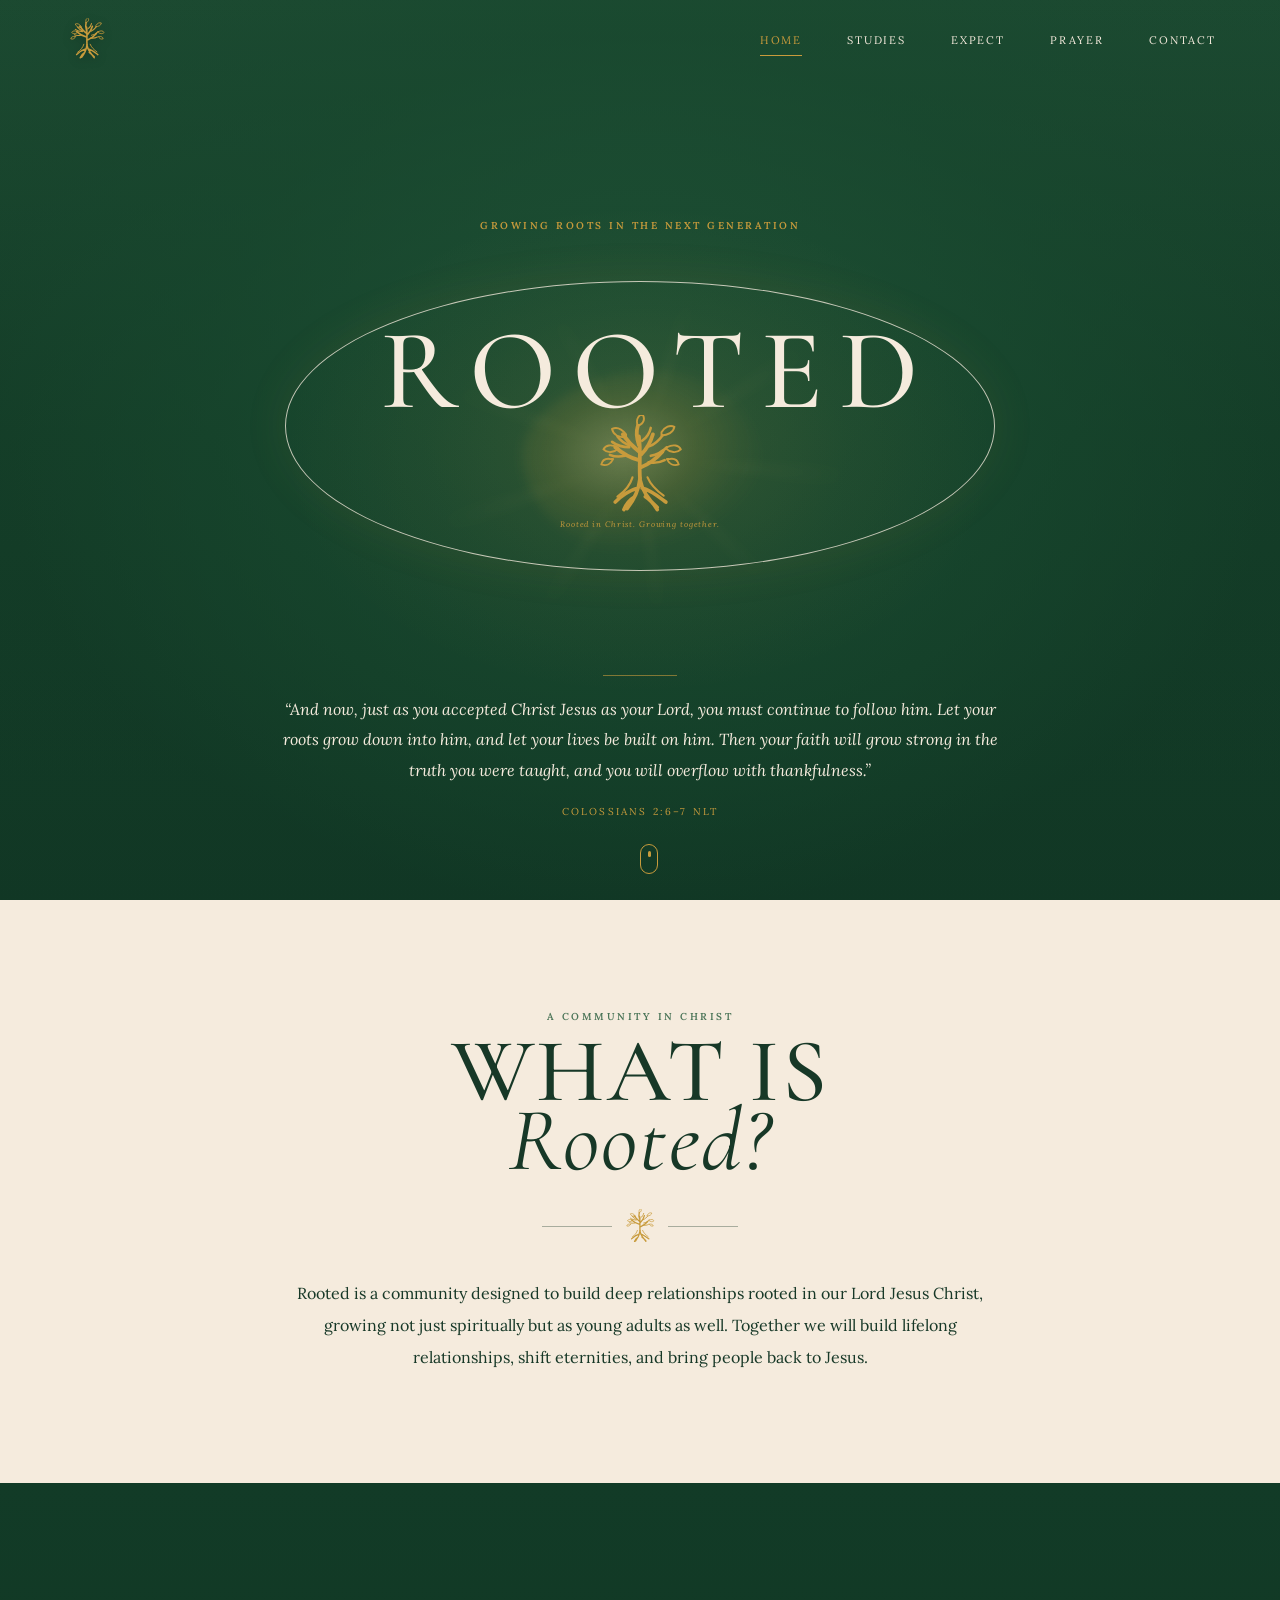
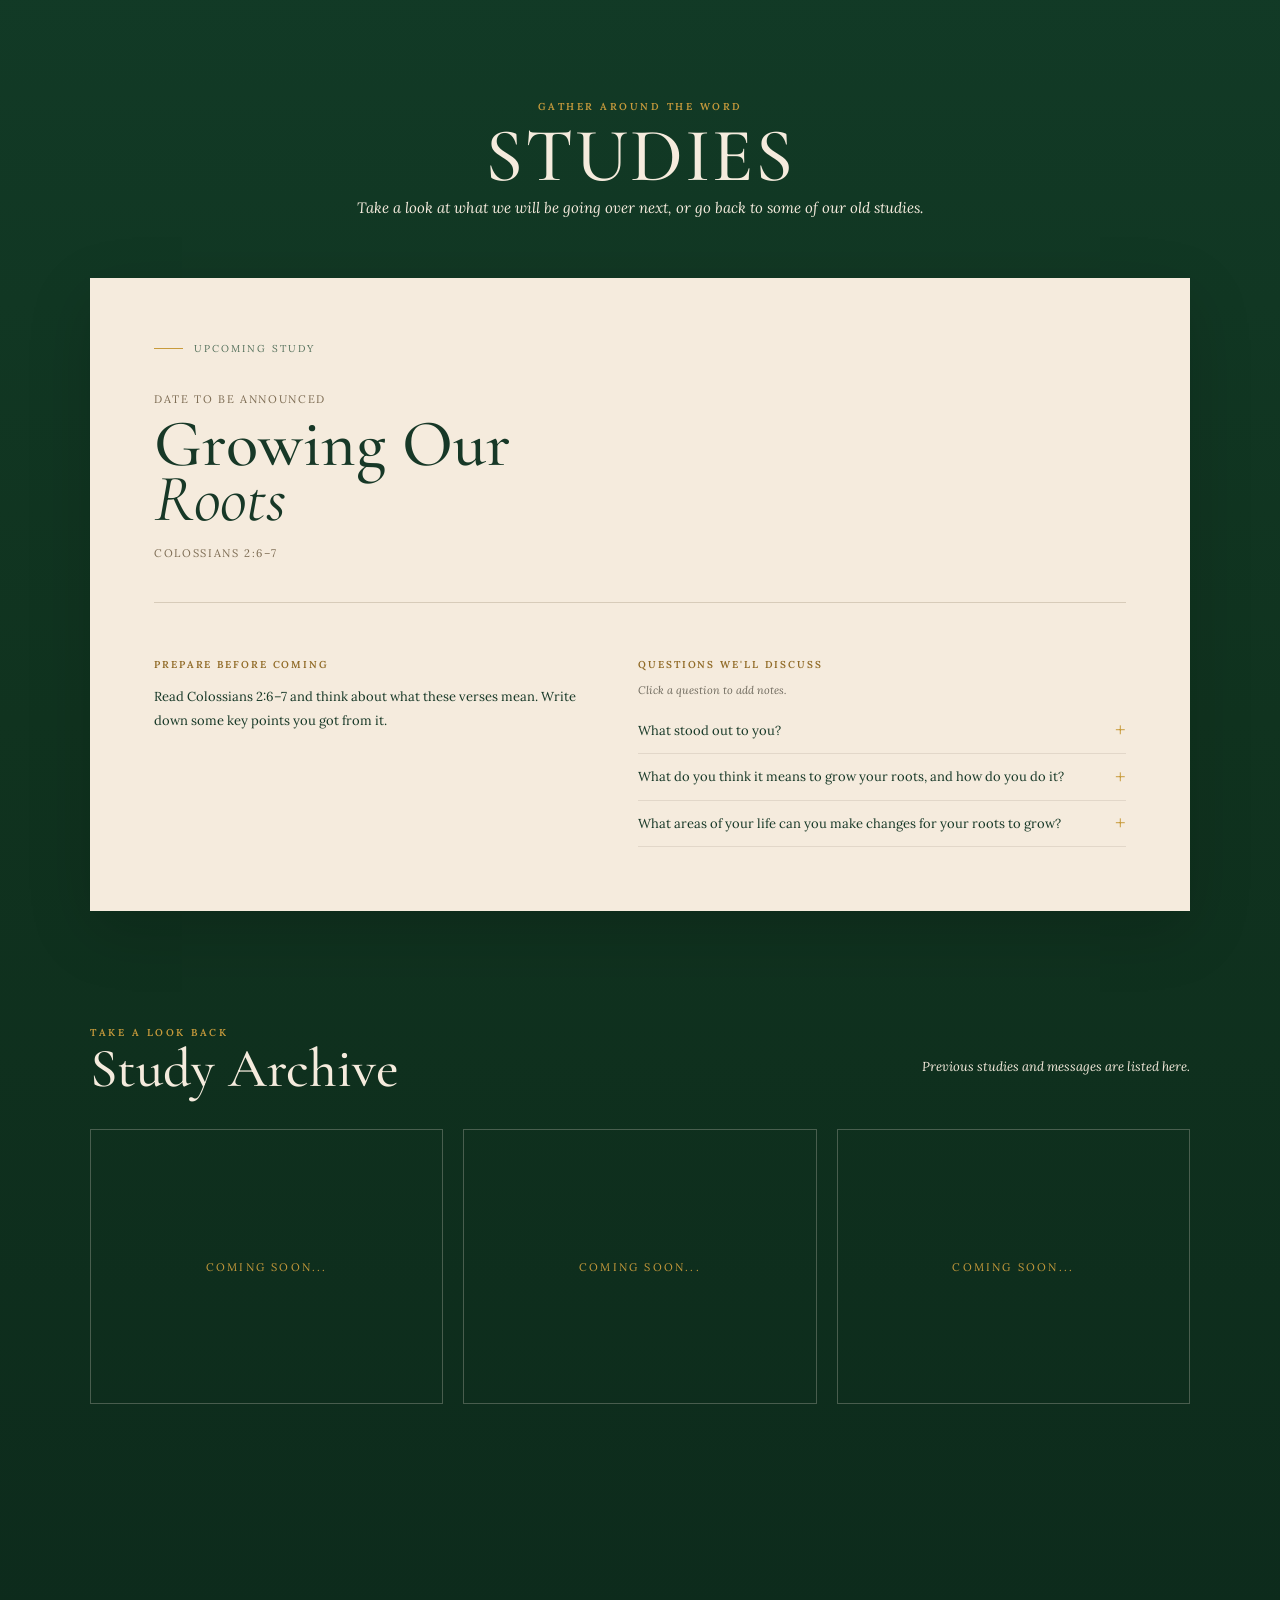
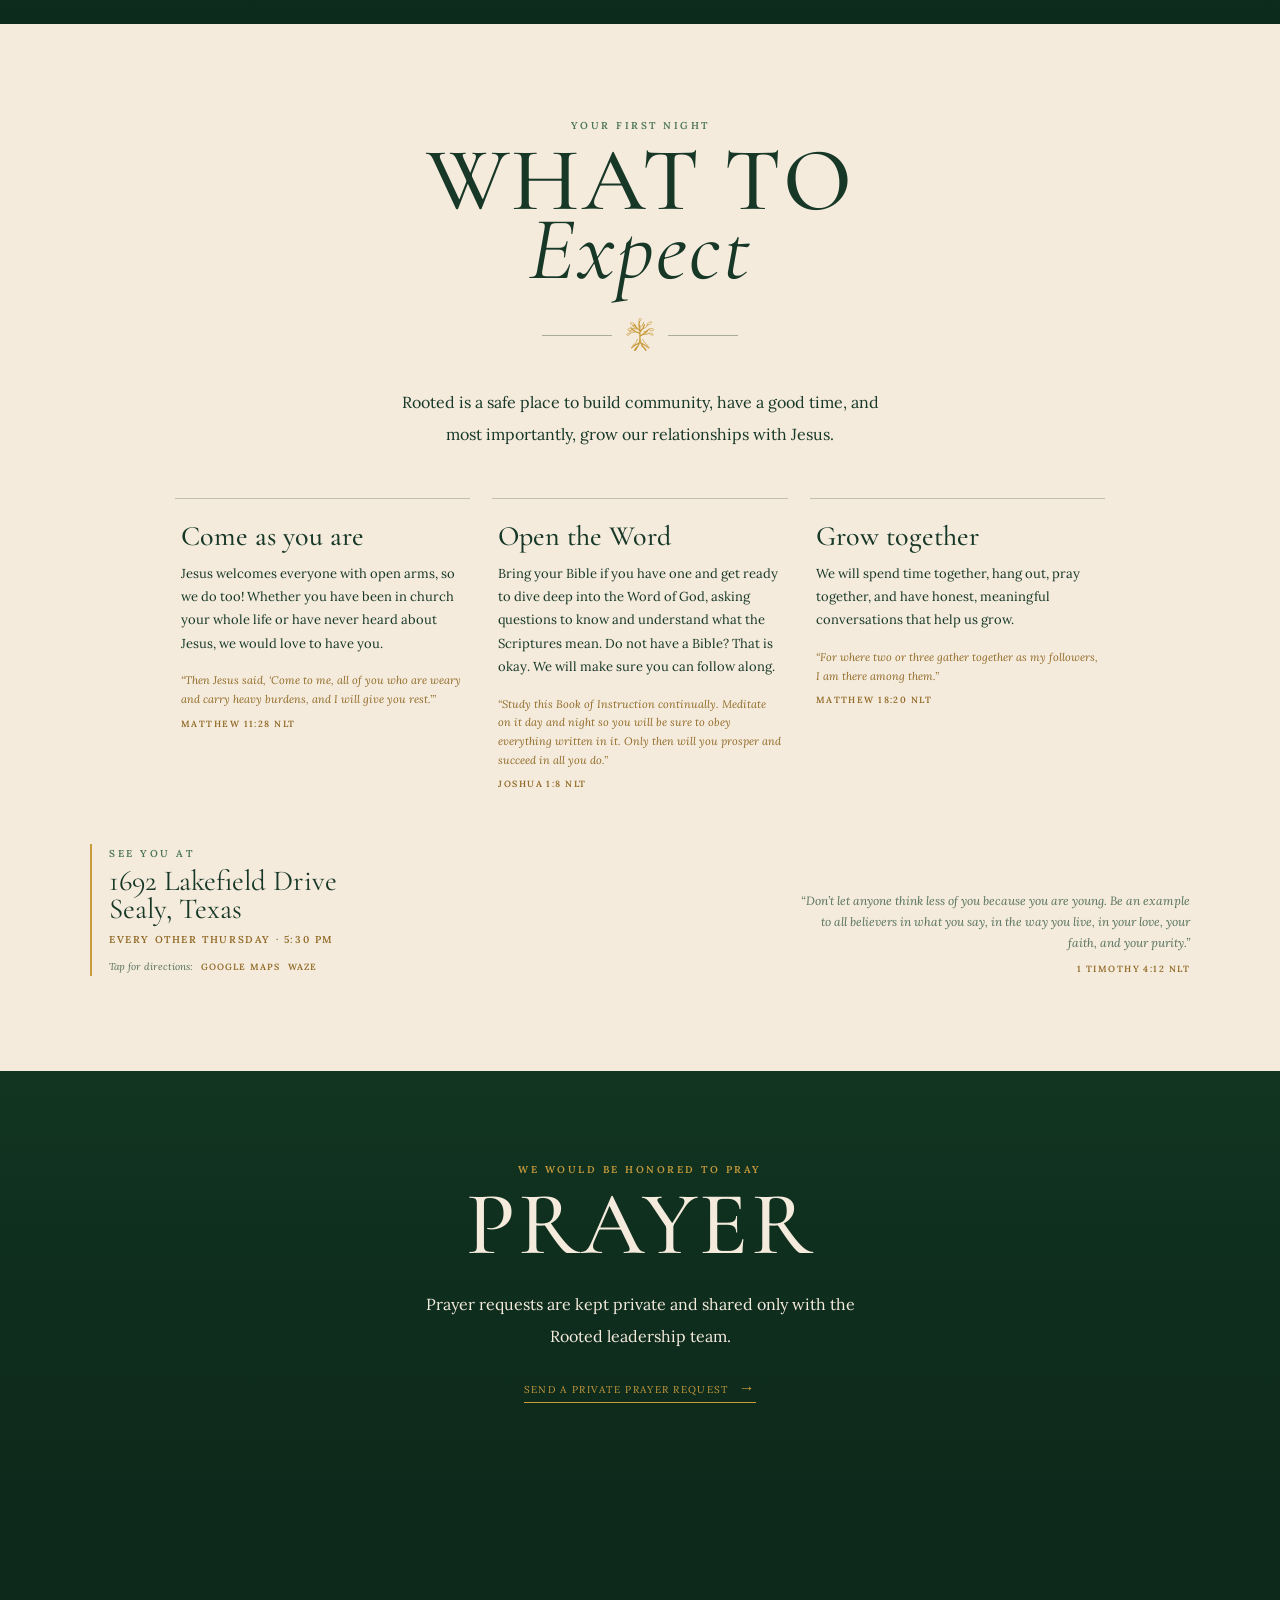
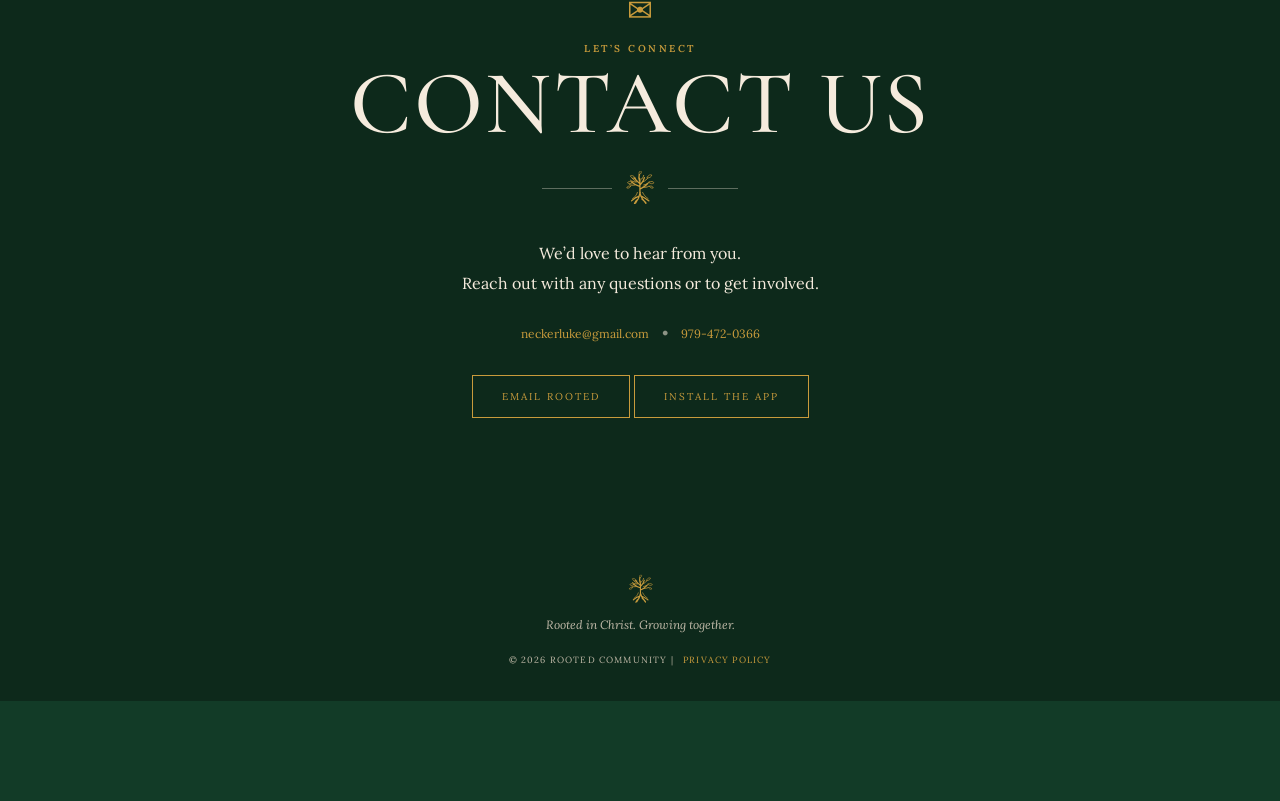
==== commit 46f0cc7f: "Add Bible reminder to What to Expect" ====
--- a/index.html
+++ b/index.html
@@ -10,7 +10,7 @@
     <meta name="apple-mobile-web-app-capable" content="yes" />
     <meta name="apple-mobile-web-app-status-bar-style" content="black-translucent" />
     <meta name="apple-mobile-web-app-title" content="Rooted" />
-    <link rel="apple-touch-icon" href="favicon.svg" />
+    <link rel="apple-touch-icon" href="app-icon.svg" />
     <link rel="canonical" href="https://www.rooted-youth.com/" />
     <meta property="og:type" content="website" />
     <meta property="og:url" content="https://www.rooted-youth.com/" />
@@ -158,7 +158,7 @@
           <p class="lede compact">Rooted is a safe place to build community, have a good time, and most importantly, grow our relationships with Jesus.</p>
           <div class="expect-list">
             <article><h3>Come as you are</h3><p>Jesus welcomes everyone with open arms, so we do too! Whether you have been in church your whole life or have never heard about Jesus, we would love to have you.</p><p class="expect-verse">“Then Jesus said, ‘Come to me, all of you who are weary and carry heavy burdens, and I will give you rest.’” <span>Matthew 11:28 NLT</span></p></article>
-            <article><h3>Open the Word</h3><p>Get ready to dive deep into the Word of God, asking questions to know and understand what the Scriptures mean.</p><p class="expect-verse">“Study this Book of Instruction continually. Meditate on it day and night so you will be sure to obey everything written in it. Only then will you prosper and succeed in all you do.” <span>Joshua 1:8 NLT</span></p></article>
+            <article><h3>Open the Word</h3><p>Bring your Bible if you have one and get ready to dive deep into the Word of God, asking questions to know and understand what the Scriptures mean. Do not have a Bible? That is okay. We will make sure you can follow along.</p><p class="expect-verse">“Study this Book of Instruction continually. Meditate on it day and night so you will be sure to obey everything written in it. Only then will you prosper and succeed in all you do.” <span>Joshua 1:8 NLT</span></p></article>
             <article><h3>Grow together</h3><p>We will spend time together, hang out, pray together, and have honest, meaningful conversations that help us grow.</p><p class="expect-verse">“For where two or three gather together as my followers, I am there among them.” <span>Matthew 18:20 NLT</span></p></article>
           </div>
           <div class="expect-bottom">
--- a/styles.css
+++ b/styles.css
@@ -68,4 +68,16 @@
 .closing-verse{max-width:590px;margin:86px auto 0;color:rgba(245,235,221,.78);font-size:11px;line-height:1.75;font-style:italic}.closing-verse span{display:block;margin-top:6px;color:var(--gold);font-size:9px;font-style:normal;font-weight:600;letter-spacing:.16em;text-transform:uppercase}
 .expect-bottom{display:flex;align-items:end;justify-content:space-between;gap:45px;margin-top:52px}.expect-bottom .expect-meetup{margin:0;flex:1}.expect-youth-verse{max-width:390px;margin:0;text-align:right;color:#55715c;font-size:12px;line-height:1.75;font-style:italic}.expect-youth-verse cite{display:block;margin-top:8px;color:#906a26;font-size:9px;font-style:normal;font-weight:600;letter-spacing:.16em;text-transform:uppercase}@media(max-width:720px){.expect-bottom{display:block;margin-top:40px}.expect-youth-verse{margin:34px 0 0;text-align:left;max-width:440px}}
 .expect-meetup>.address-link{display:block;color:var(--ink);font-family:"Cormorant Garamond",Georgia,serif;font-size:29px;line-height:.98;text-decoration:none}.expect-meetup>.address-link:hover{color:#906a26}.directions-links{display:flex;align-items:center;flex-wrap:wrap;gap:8px;margin-top:14px;color:#55715c;font-size:10px;font-style:italic}.directions-links span{display:inline;margin:0;color:#55715c;font-size:10px;font-style:italic;font-weight:400;letter-spacing:0;text-transform:none}.directions-links a{color:#906a26;font-size:9px;font-style:normal;font-weight:600;letter-spacing:.12em;text-decoration:none;text-transform:uppercase}.directions-links a:hover{text-decoration:underline}
-.install-app{display:inline-block;margin:13px auto 0;padding:11px 20px;border:1px solid rgba(200,155,60,.65);background:transparent;color:var(--cream);font:600 9px Lora,Georgia,serif;letter-spacing:.18em;text-transform:uppercase;cursor:pointer}.install-app:hover{background:rgba(200,155,60,.12)}.install-app:disabled{opacity:.65;cursor:default}.install-app-message{min-height:17px;max-width:310px;margin:10px auto 0;color:rgba(245,235,221,.78);font-size:10px;line-height:1.55;font-style:italic}
+.install-app{display:inline-block;margin-top:32px;padding:14px 29px;border:1px solid var(--gold);background:transparent;color:var(--gold);font-family:inherit;font-size:10px;letter-spacing:.2em;text-transform:uppercase;cursor:pointer}.install-app:disabled{opacity:.65;cursor:default}.install-app-message{min-height:17px;max-width:310px;margin:10px auto 0;color:rgba(245,235,221,.78);font-size:10px;line-height:1.55;font-style:italic}
+
+/* Privacy policy */
+.footer-policy-link{color:var(--gold);text-decoration:none;margin-left:6px}.footer-policy-link:hover,.footer-policy-link:focus-visible{color:var(--cream);text-decoration:underline;text-underline-offset:4px}.prayer-policy-link{margin:13px 0 0;font-size:10px;letter-spacing:.11em;text-transform:uppercase}.prayer-policy-link a{color:#906a26;text-decoration:none;border-bottom:1px solid currentColor;padding-bottom:3px}.prayer-policy-link a:hover,.prayer-policy-link a:focus-visible{color:#6e4c16}.privacy-page{min-height:100vh;background:radial-gradient(ellipse 72% 55% at 50% 8%,#1e573a 0%,#123b27 42%,#0d291b 100%);color:var(--cream)}.privacy-page .brand-mark{position:fixed;z-index:10;top:17px;left:clamp(24px,5vw,72px)}.privacy-mark img{display:block;width:36px;height:45px}.privacy-shell{width:min(100% - 40px,850px);margin:0 auto;padding:120px 0 80px}.privacy-card{padding:clamp(32px,6vw,68px);background:rgba(245,235,221,.98);color:#173a28;box-shadow:0 24px 70px rgba(0,0,0,.22)}.privacy-card .eyebrow{margin:0 0 15px;color:#9f782b}.privacy-card h1{margin:0;color:#173a28;font-size:clamp(44px,7vw,76px);line-height:.9;letter-spacing:.015em}.privacy-card h1 em{color:#b4872f;font-weight:inherit}.privacy-updated{margin:24px 0 38px;color:#5d675d;font-size:10px;letter-spacing:.15em;text-transform:uppercase}.privacy-copy{max-width:650px}.privacy-copy h2{margin:32px 0 9px;color:#173a28;font-size:20px}.privacy-copy p,.privacy-copy li{font-size:14px;line-height:1.8}.privacy-copy p{margin:0 0 14px}.privacy-copy ul{margin:0 0 15px;padding-left:20px}.privacy-copy a:not(.text-link){color:#765719;text-decoration-thickness:1px;text-underline-offset:3px}.privacy-copy .text-link{color:#765719;margin-top:22px}@media(max-width:720px){.privacy-page .brand-mark{top:12px;left:22px}.privacy-mark img{width:29px;height:36px}.privacy-shell{width:min(100% - 30px,850px);padding:90px 0 45px}.privacy-card{padding:34px 25px}.privacy-copy h2{font-size:18px}.privacy-copy p,.privacy-copy li{font-size:13px}}
+
+/* Device-neutral crosses: CSS shapes avoid phone emoji colors. */
+.menu-button .cross-icon{position:relative;width:19px;height:25px;background:none!important;color:transparent!important;font-size:0!important;line-height:0!important}.menu-button .cross-icon::before,.menu-button .cross-icon::after,.prayer-cross::before,.prayer-cross::after{content:"";position:absolute;display:block;background:currentColor;border-radius:2px}.menu-button .cross-icon::before{top:0;left:calc(50% - .75px);width:1.5px;height:25px;background:var(--cream)}.menu-button .cross-icon::after{top:8px;left:0;width:19px;height:1.5px;background:var(--cream)}.prayer-cross{position:relative;display:inline-block;width:23px;height:29px;color:var(--gold);font-size:0!important;line-height:0}.prayer-cross::before{top:0;left:calc(50% - 1px);width:2px;height:29px}.prayer-cross::after{top:9px;left:1px;width:21px;height:2px}
+
+/* Bot trap: available to the form processor but never visible to visitors. */
+.form-honeypot{display:none!important}
+
+/* Keep decorative tree watermarks from creating a horizontal page gutter. */
+html,body{max-width:100%;overflow-x:hidden}
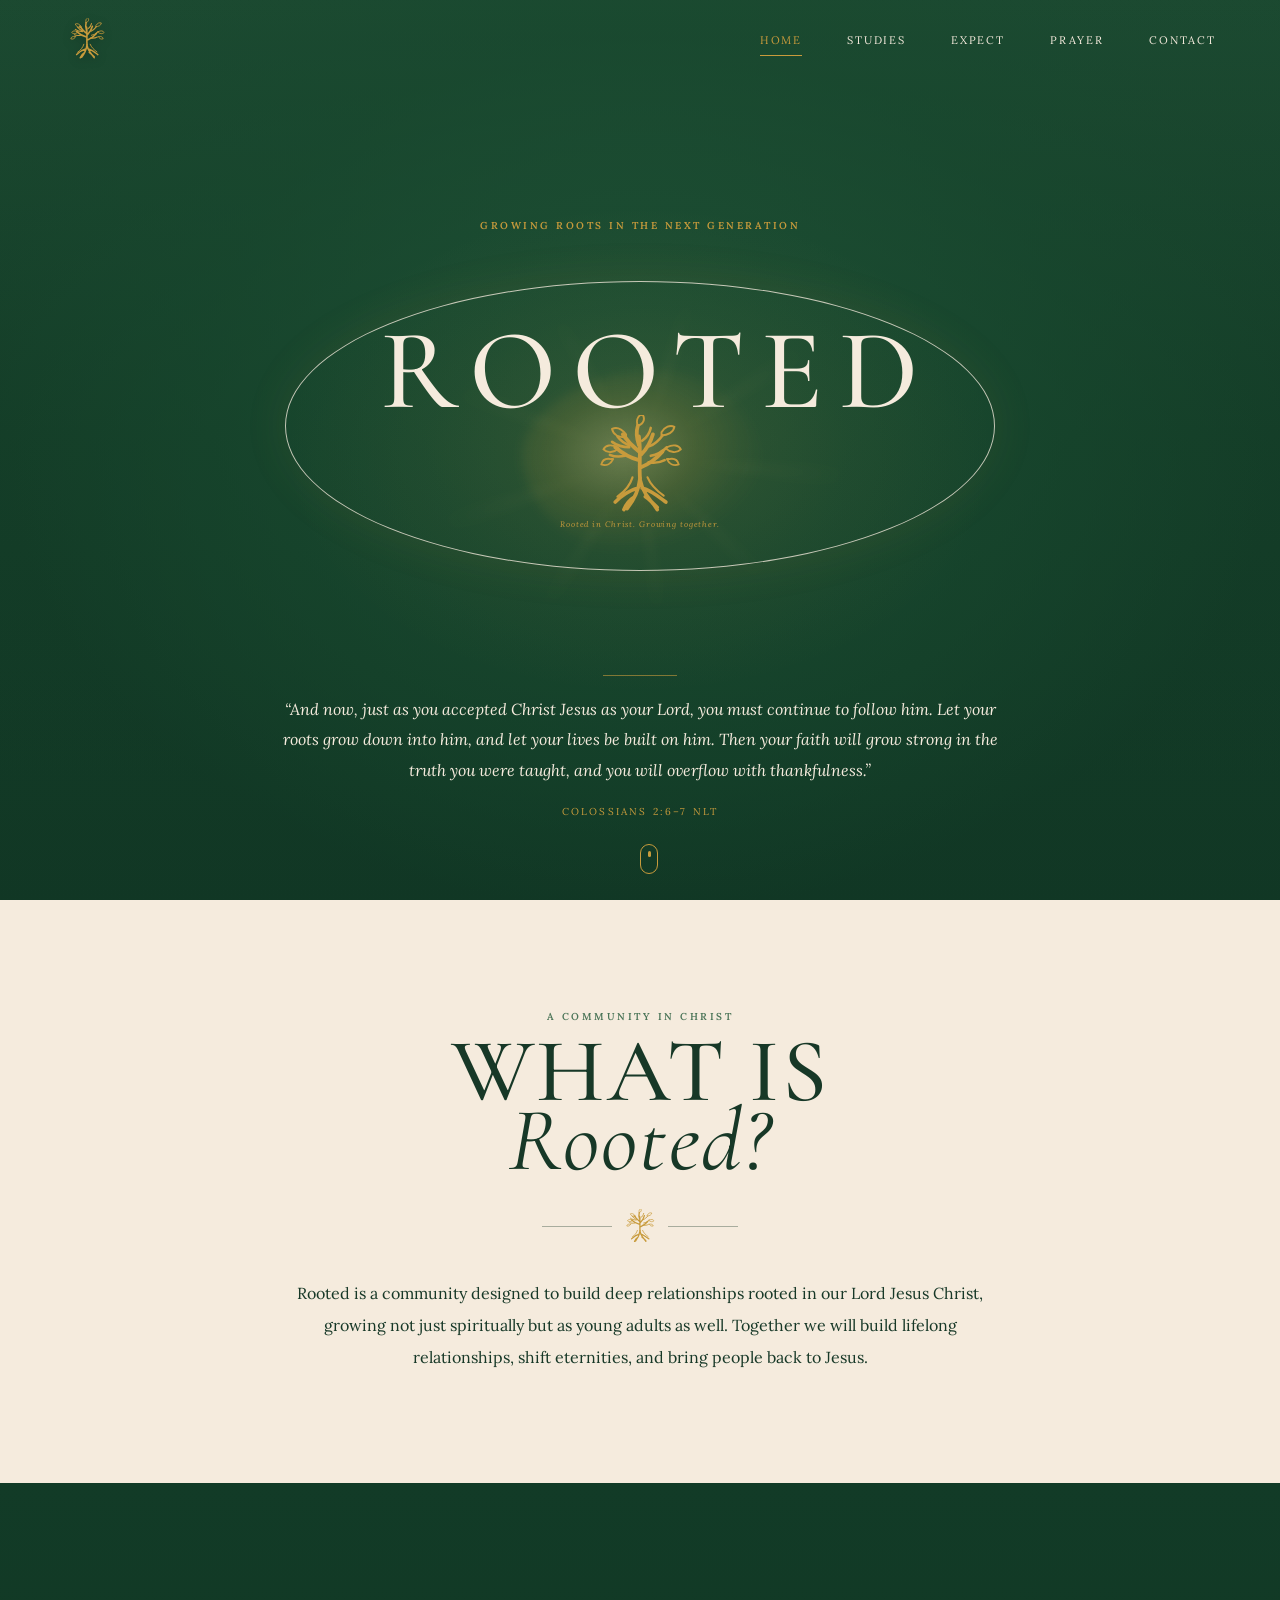
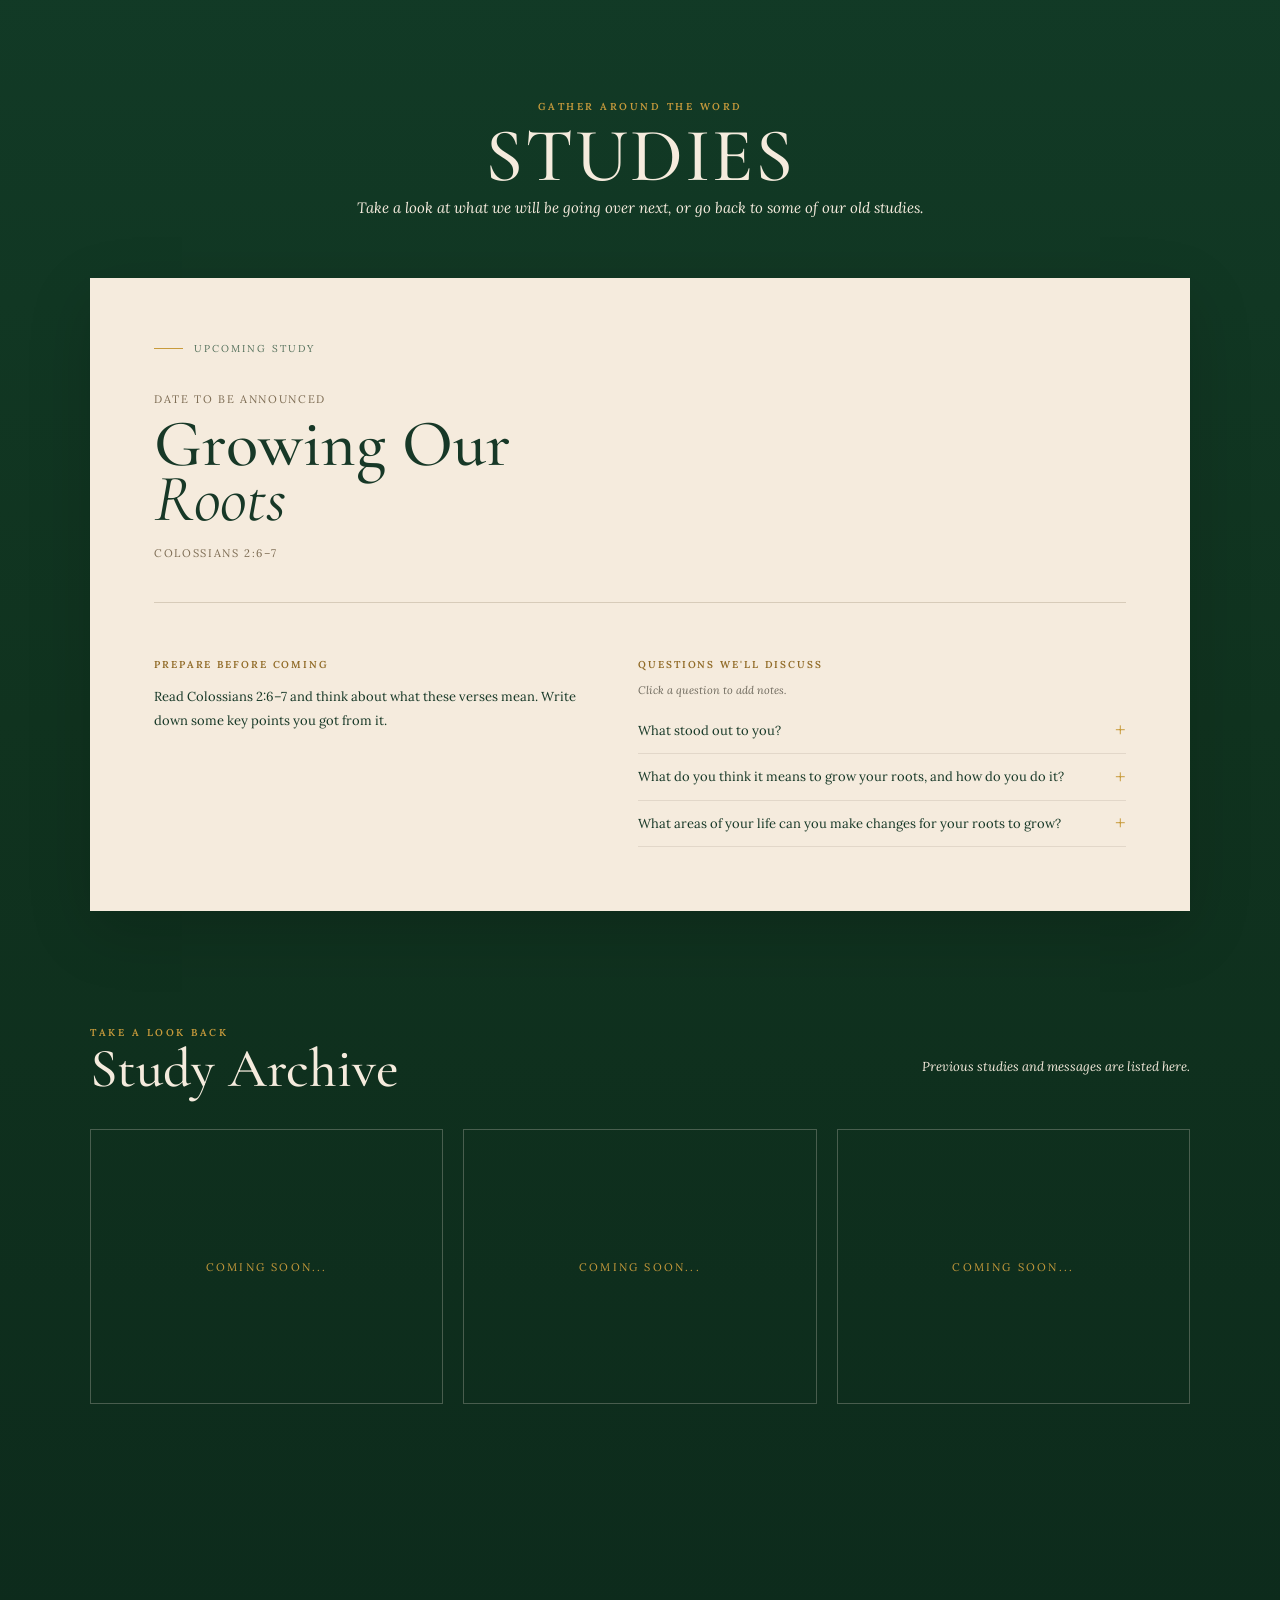
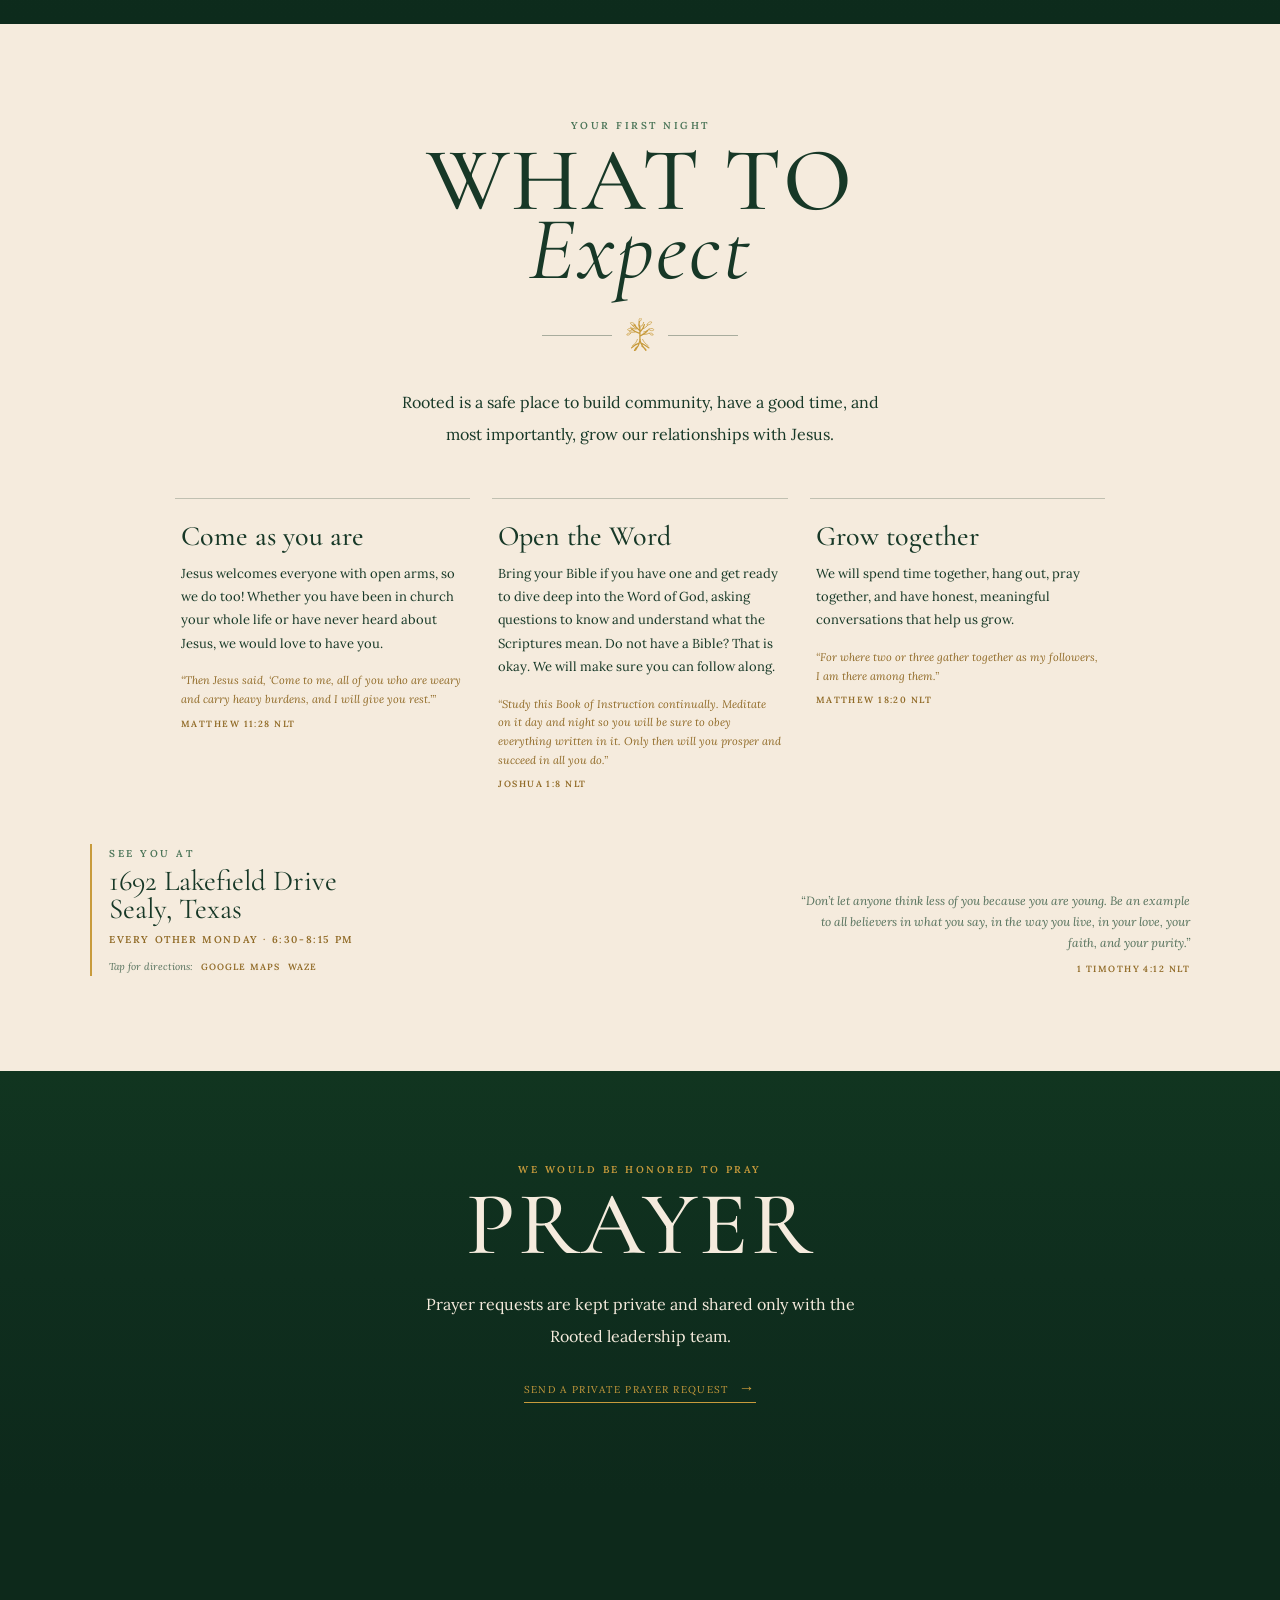
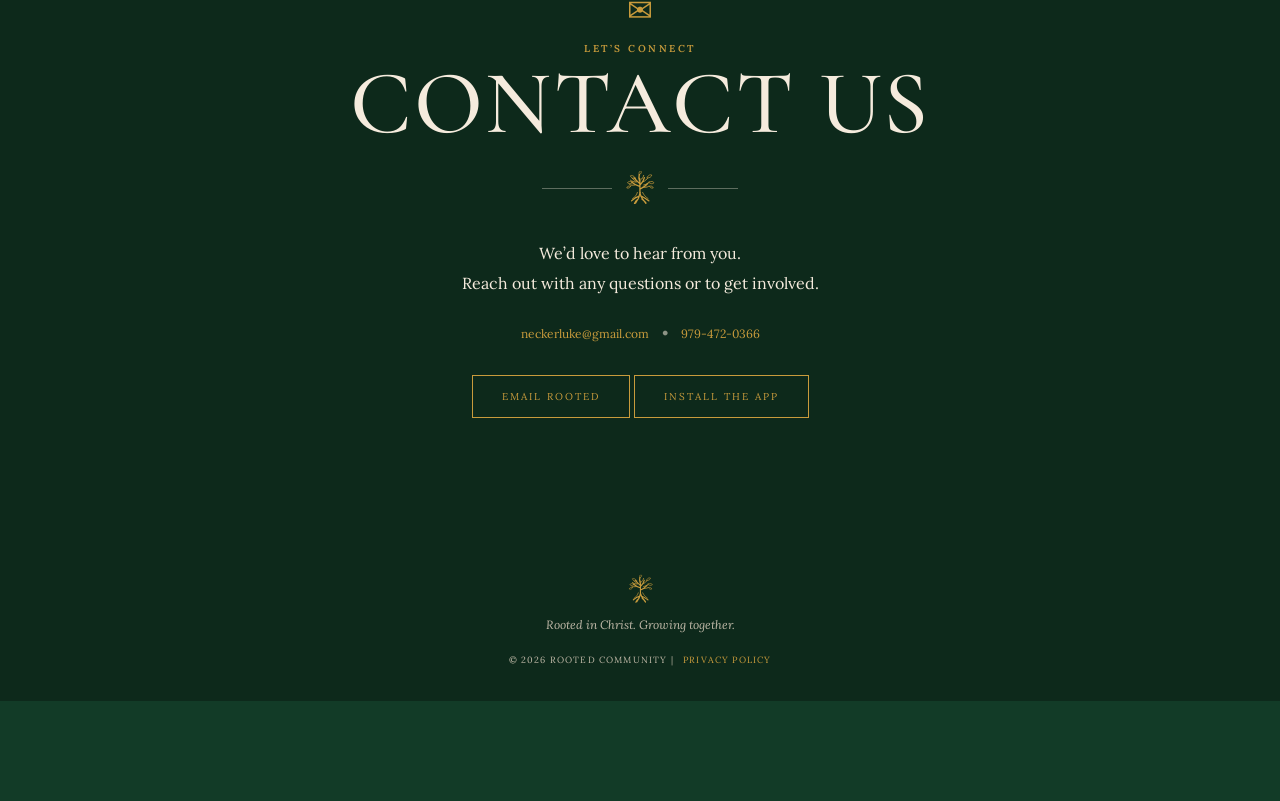
==== commit 5e2296fe: "Update gathering schedule" ====
--- a/index.html
+++ b/index.html
@@ -165,7 +165,7 @@
             <aside class="expect-meetup">
               <p class="eyebrow green">See you at</p>
               <p>1692 Lakefield Drive<br />Sealy, Texas</p>
-              <span>Every other Thursday · 5:30 PM</span>
+              <span>Every other Monday · 6:30-8:15 PM</span>
               <div class="directions-links"><span>Tap for directions:</span><a href="https://www.google.com/maps/dir/?api=1&amp;destination=1692%20Lakefield%20Drive%2C%20Sealy%2C%20Texas" target="_blank" rel="noopener">Google Maps</a><a href="https://waze.com/ul?q=1692%20Lakefield%20Drive%2C%20Sealy%2C%20Texas&amp;navigate=yes" target="_blank" rel="noopener">Waze</a></div>
             </aside>
             <blockquote class="expect-youth-verse">“Don’t let anyone think less of you because you are young. Be an example to all believers in what you say, in the way you live, in your love, your faith, and your purity.” <cite>1 Timothy 4:12 NLT</cite></blockquote>
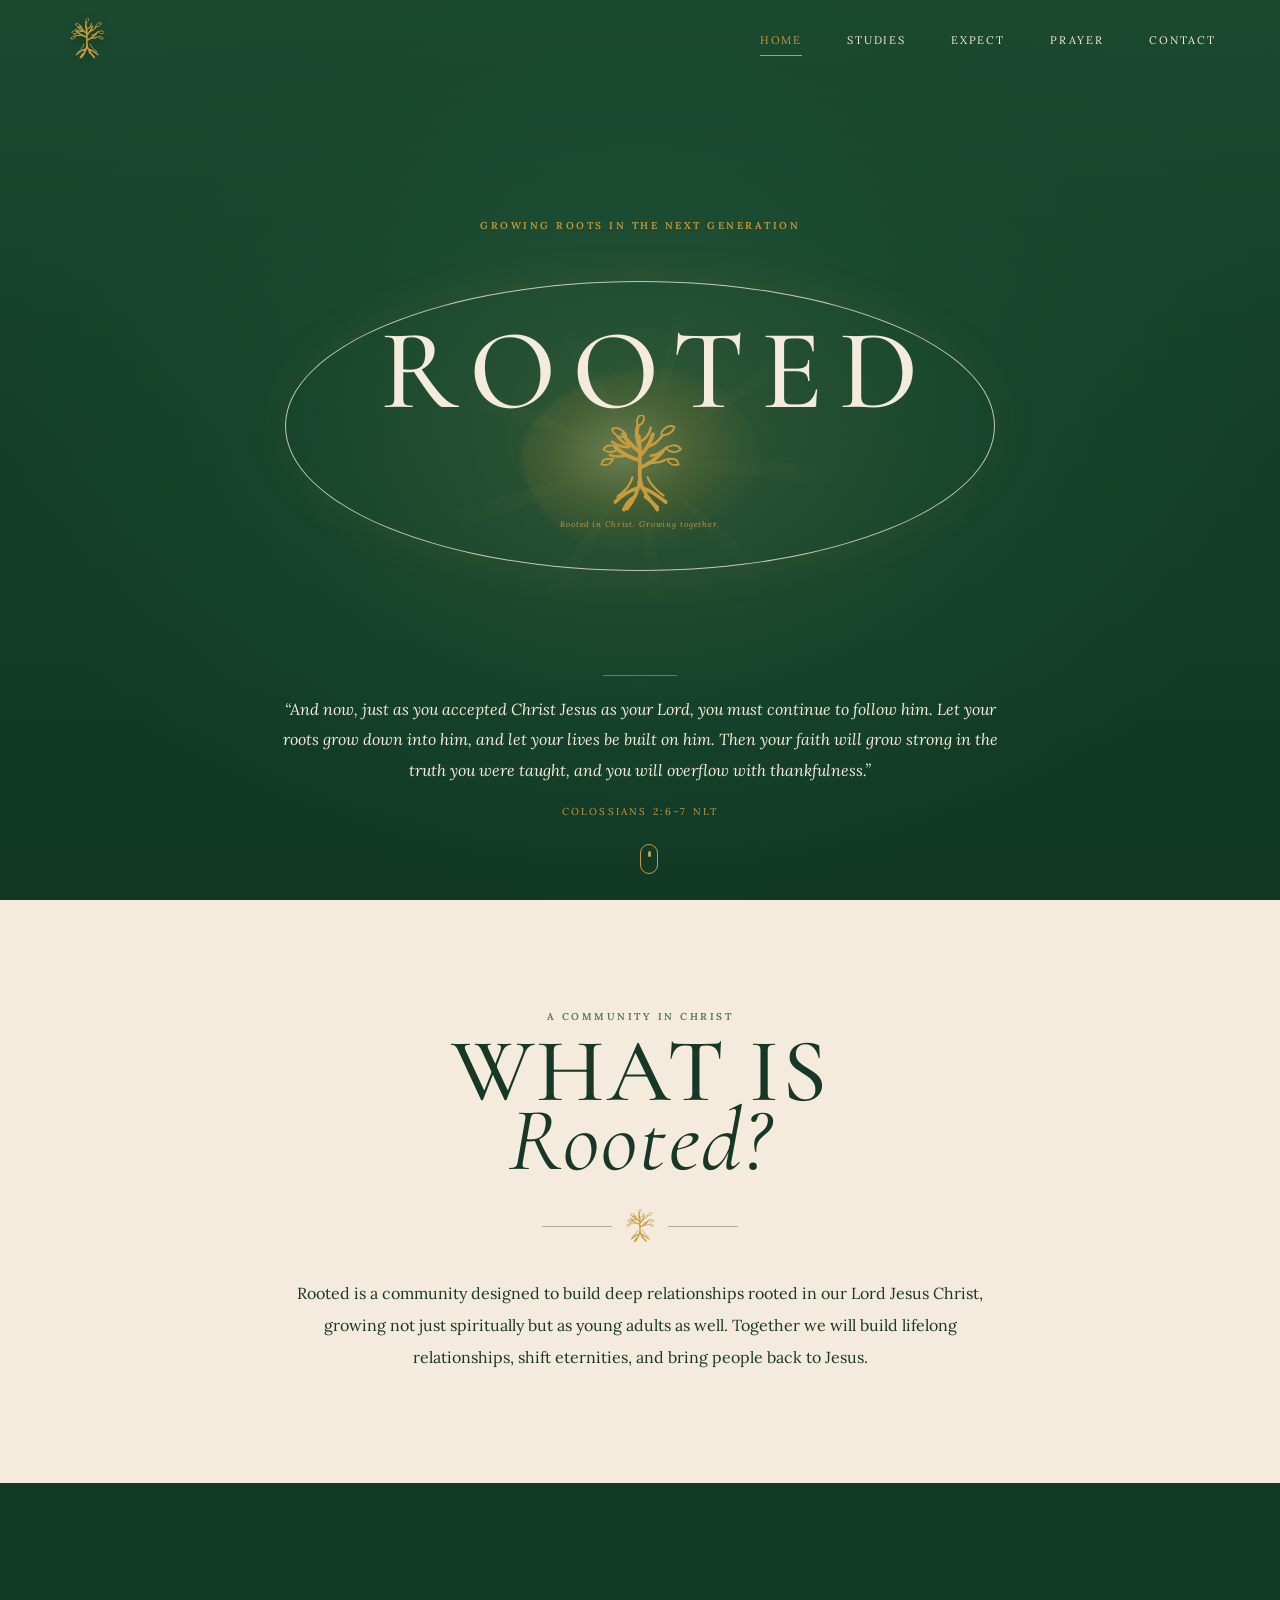
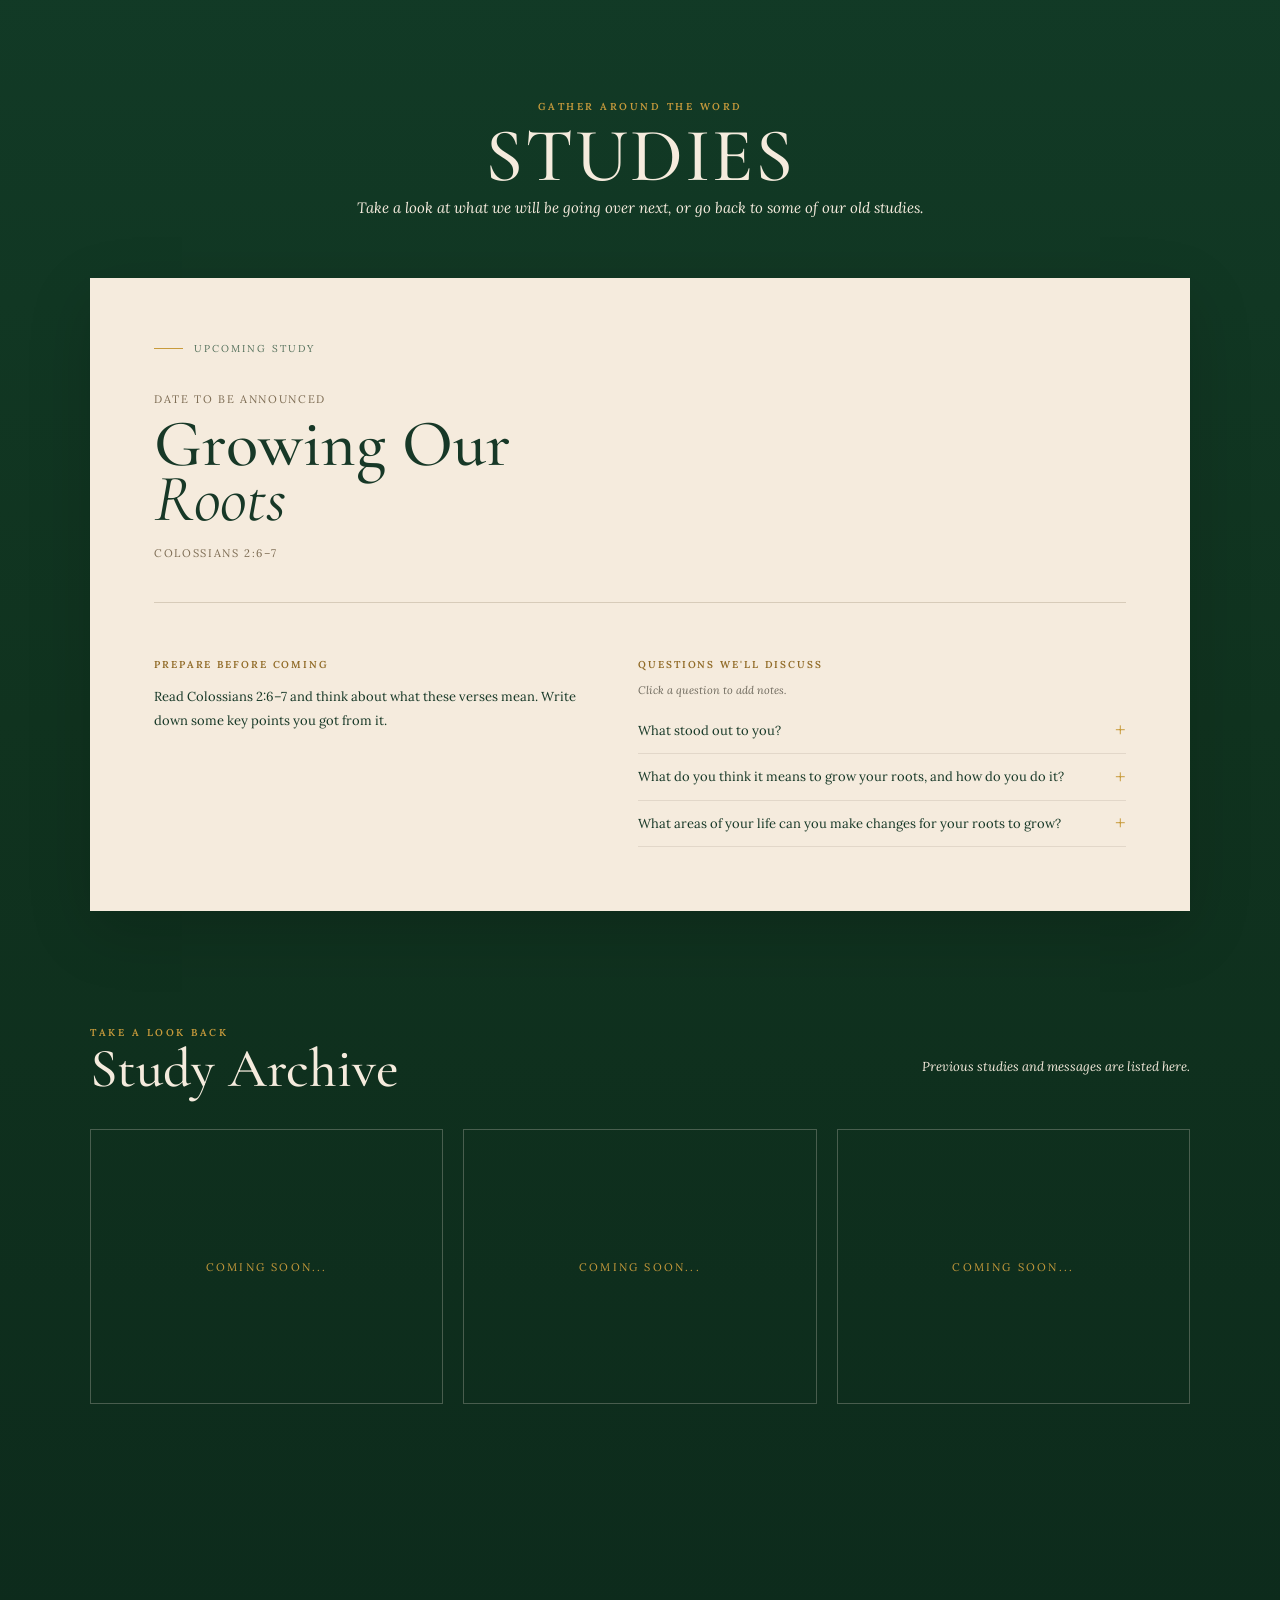
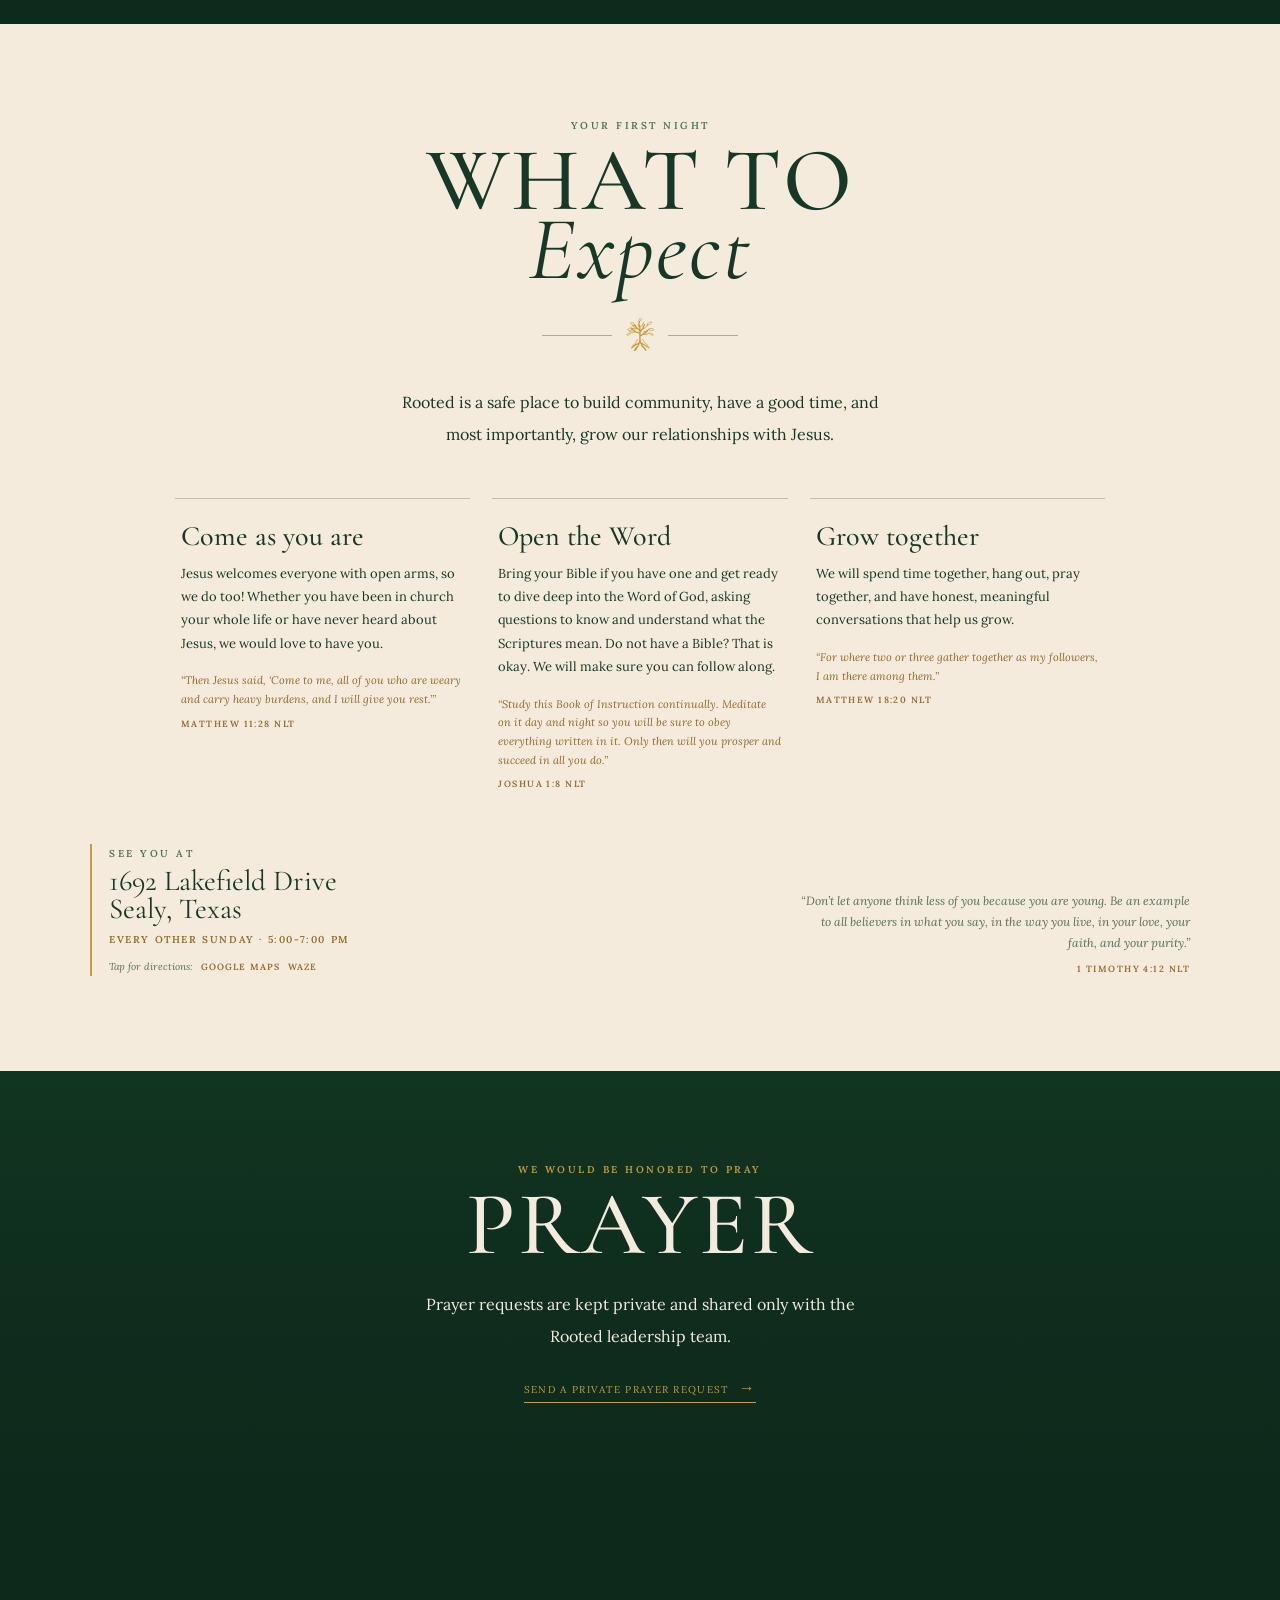
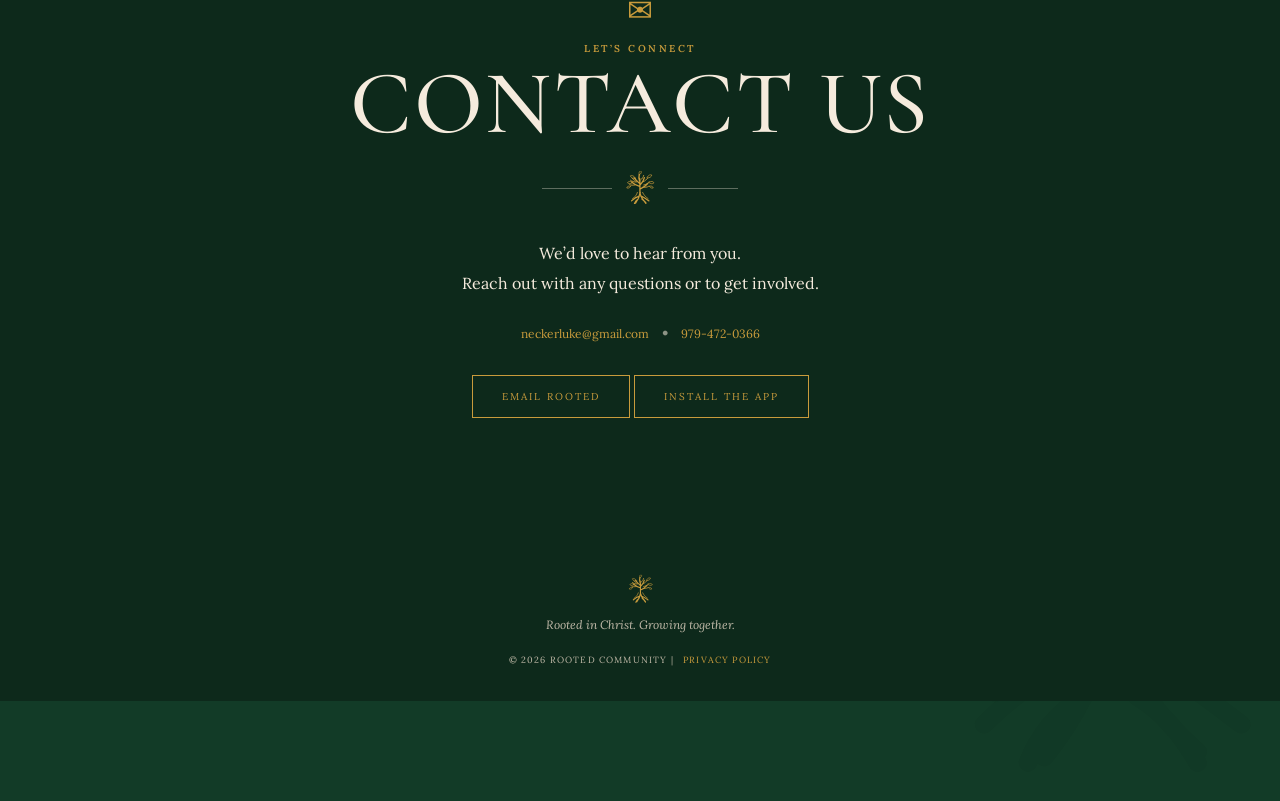
==== commit fca263bd: "Update gathering time to Sunday 5:00-7:00 PM" ====
--- a/index.html
+++ b/index.html
@@ -165,7 +165,7 @@
             <aside class="expect-meetup">
               <p class="eyebrow green">See you at</p>
               <p>1692 Lakefield Drive<br />Sealy, Texas</p>
-              <span>Every other Monday · 6:30-8:15 PM</span>
+              <span>Every other Sunday · 5:00-7:00 PM</span>
               <div class="directions-links"><span>Tap for directions:</span><a href="https://www.google.com/maps/dir/?api=1&amp;destination=1692%20Lakefield%20Drive%2C%20Sealy%2C%20Texas" target="_blank" rel="noopener">Google Maps</a><a href="https://waze.com/ul?q=1692%20Lakefield%20Drive%2C%20Sealy%2C%20Texas&amp;navigate=yes" target="_blank" rel="noopener">Waze</a></div>
             </aside>
             <blockquote class="expect-youth-verse">“Don’t let anyone think less of you because you are young. Be an example to all believers in what you say, in the way you live, in your love, your faith, and your purity.” <cite>1 Timothy 4:12 NLT</cite></blockquote>
--- a/styles.css
+++ b/styles.css
@@ -76,8 +76,5 @@
 /* Device-neutral crosses: CSS shapes avoid phone emoji colors. */
 .menu-button .cross-icon{position:relative;width:19px;height:25px;background:none!important;color:transparent!important;font-size:0!important;line-height:0!important}.menu-button .cross-icon::before,.menu-button .cross-icon::after,.prayer-cross::before,.prayer-cross::after{content:"";position:absolute;display:block;background:currentColor;border-radius:2px}.menu-button .cross-icon::before{top:0;left:calc(50% - .75px);width:1.5px;height:25px;background:var(--cream)}.menu-button .cross-icon::after{top:8px;left:0;width:19px;height:1.5px;background:var(--cream)}.prayer-cross{position:relative;display:inline-block;width:23px;height:29px;color:var(--gold);font-size:0!important;line-height:0}.prayer-cross::before{top:0;left:calc(50% - 1px);width:2px;height:29px}.prayer-cross::after{top:9px;left:1px;width:21px;height:2px}
 
-/* Bot trap: available to the form processor but never visible to visitors. */
-.form-honeypot{display:none!important}
-
-/* Keep decorative tree watermarks from creating a horizontal page gutter. */
-html,body{max-width:100%;overflow-x:hidden}
+/* Keep the hero light, but avoid continuously repainting the heavier rays. */
+.oval-inner{isolation:isolate}.oval-inner:before{filter:none;opacity:.18;animation:none}.oval-inner:after{filter:blur(2px);will-change:transform,opacity}@media(prefers-reduced-motion:reduce){html{scroll-behavior:auto}.oval-inner:after,.scroll-cue span{animation:none}}
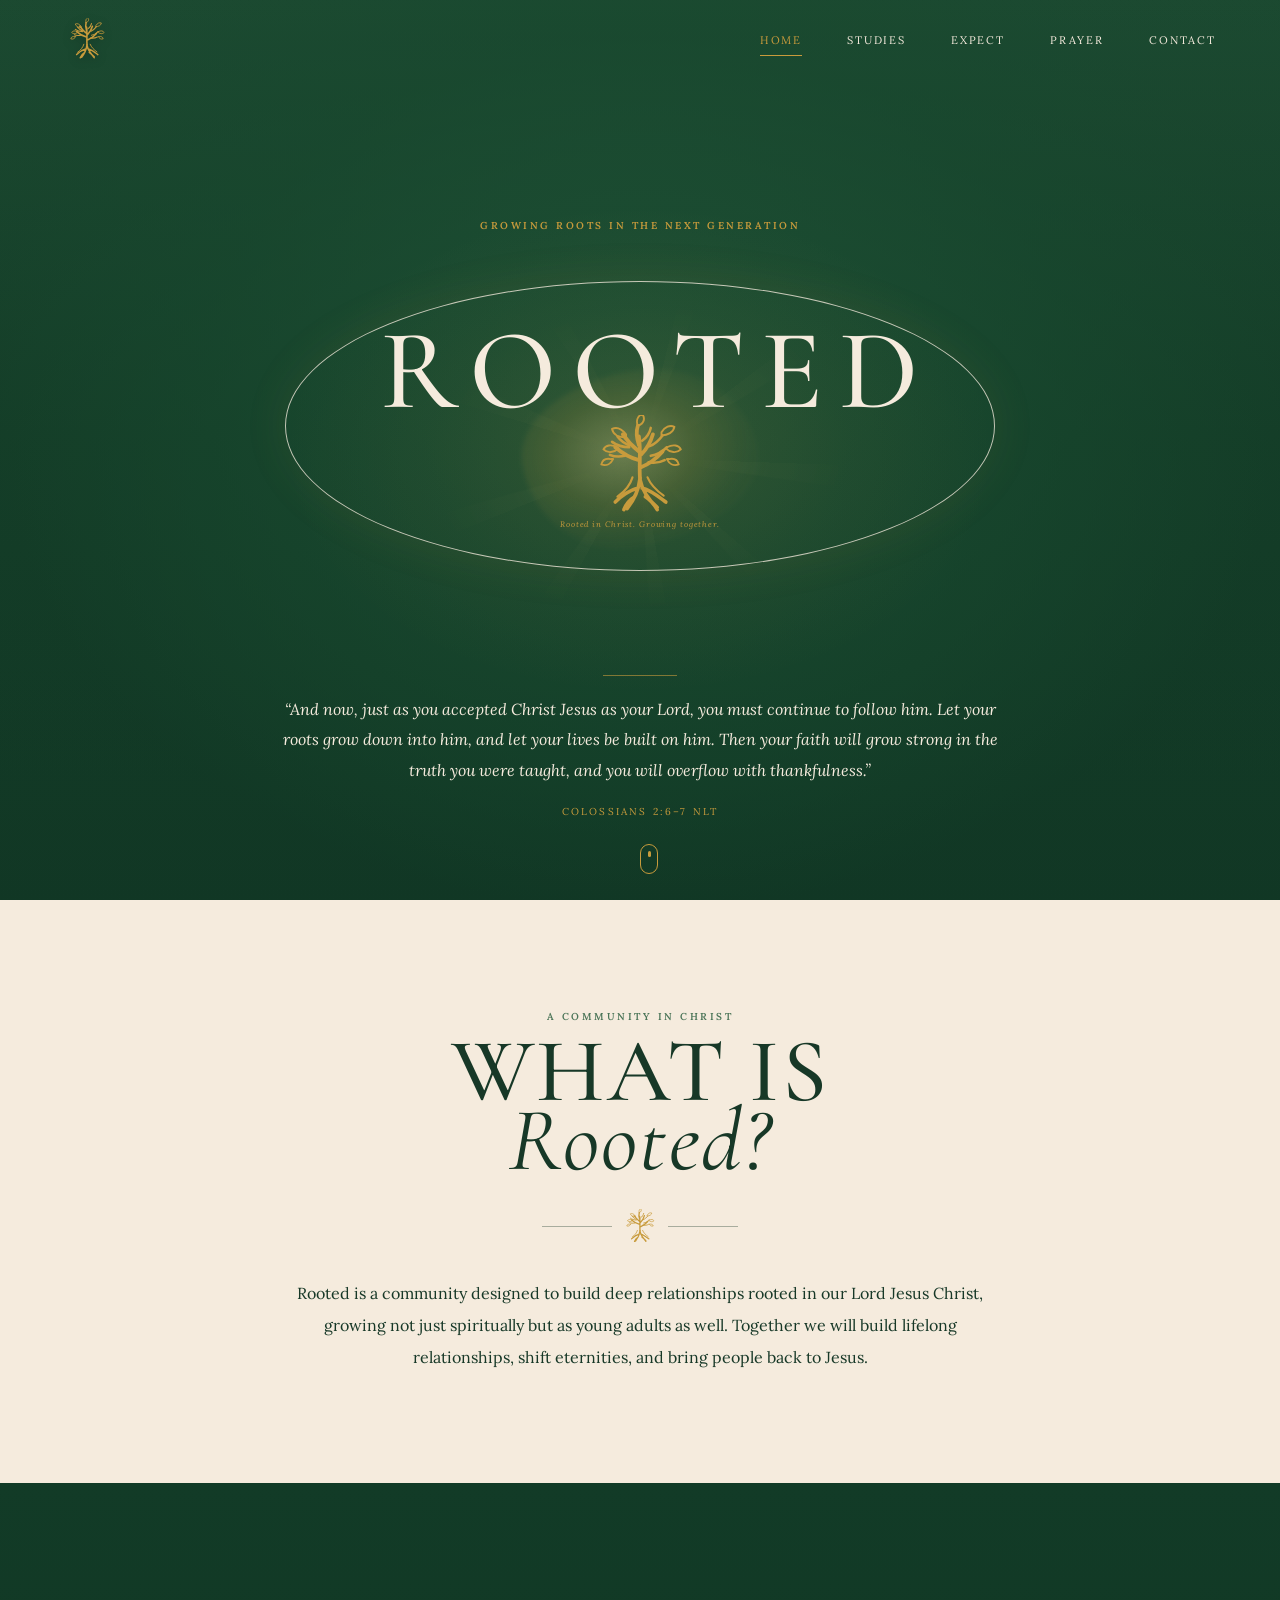
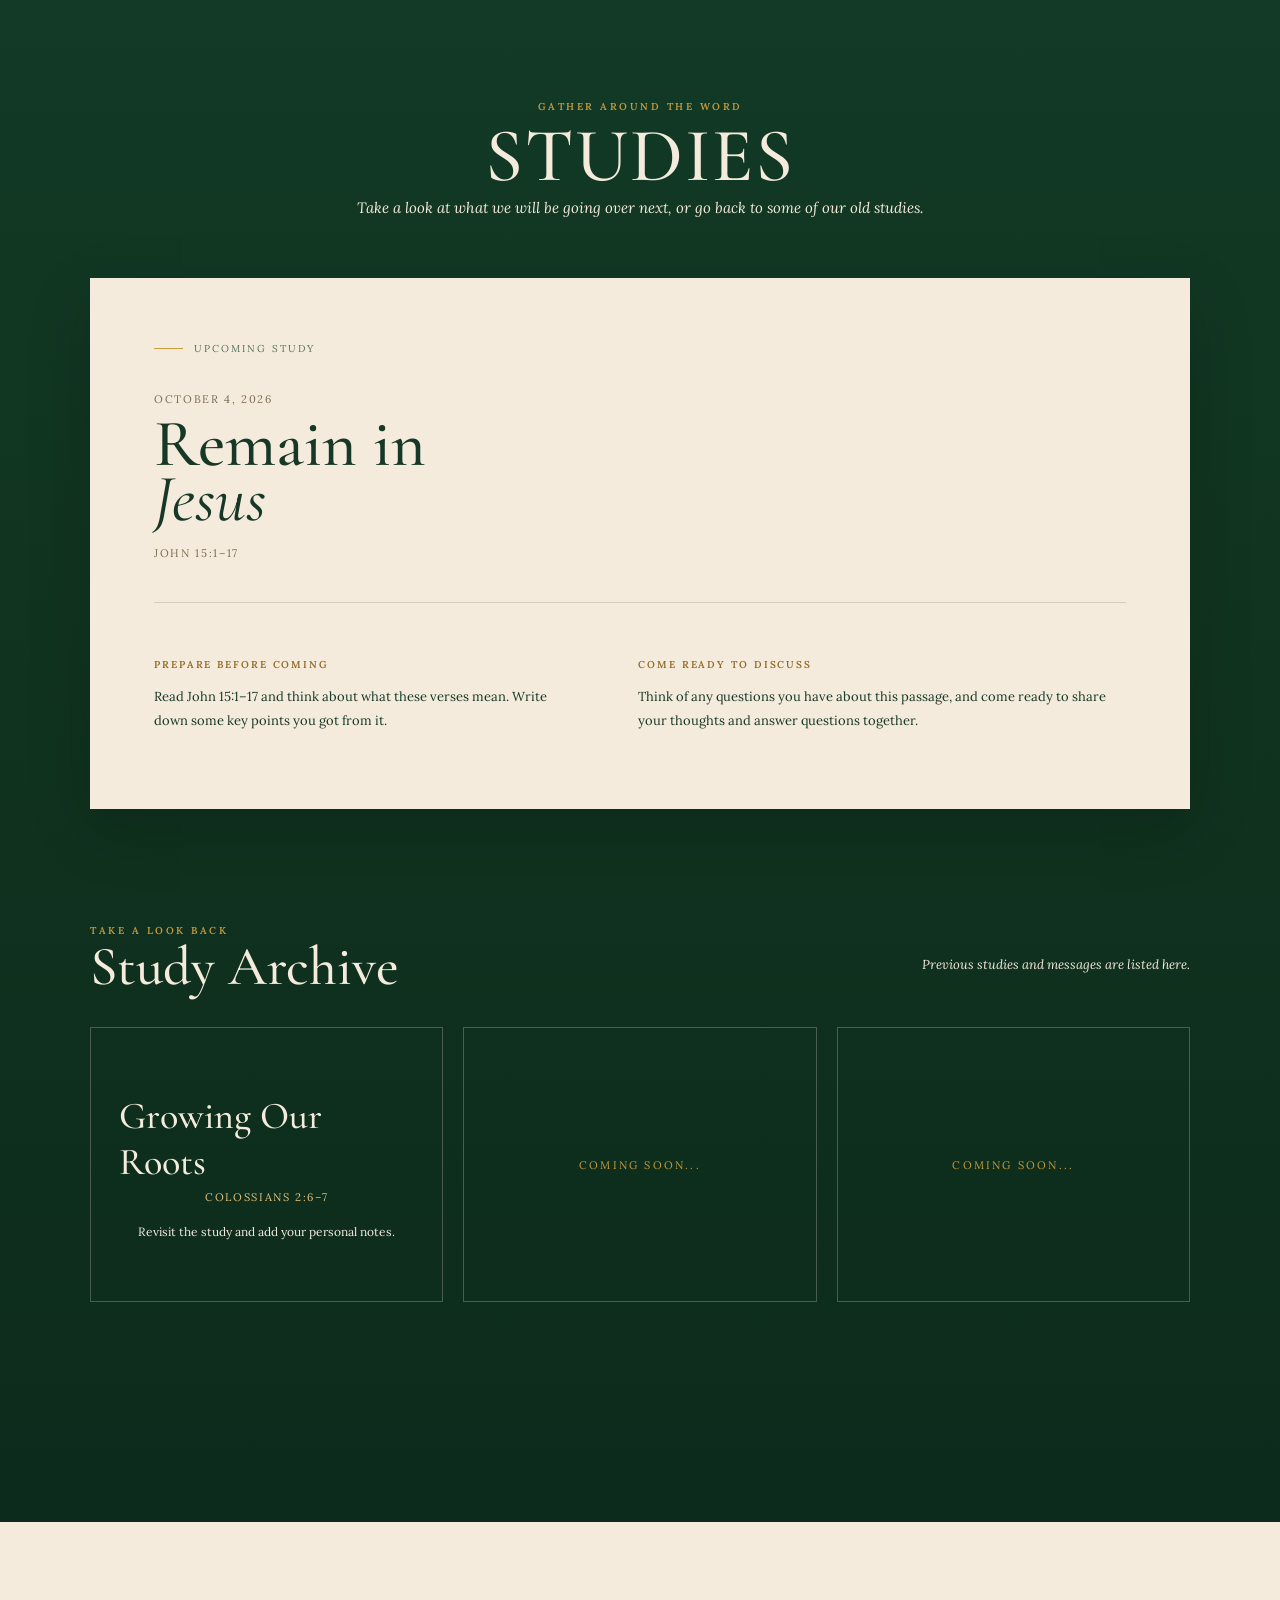
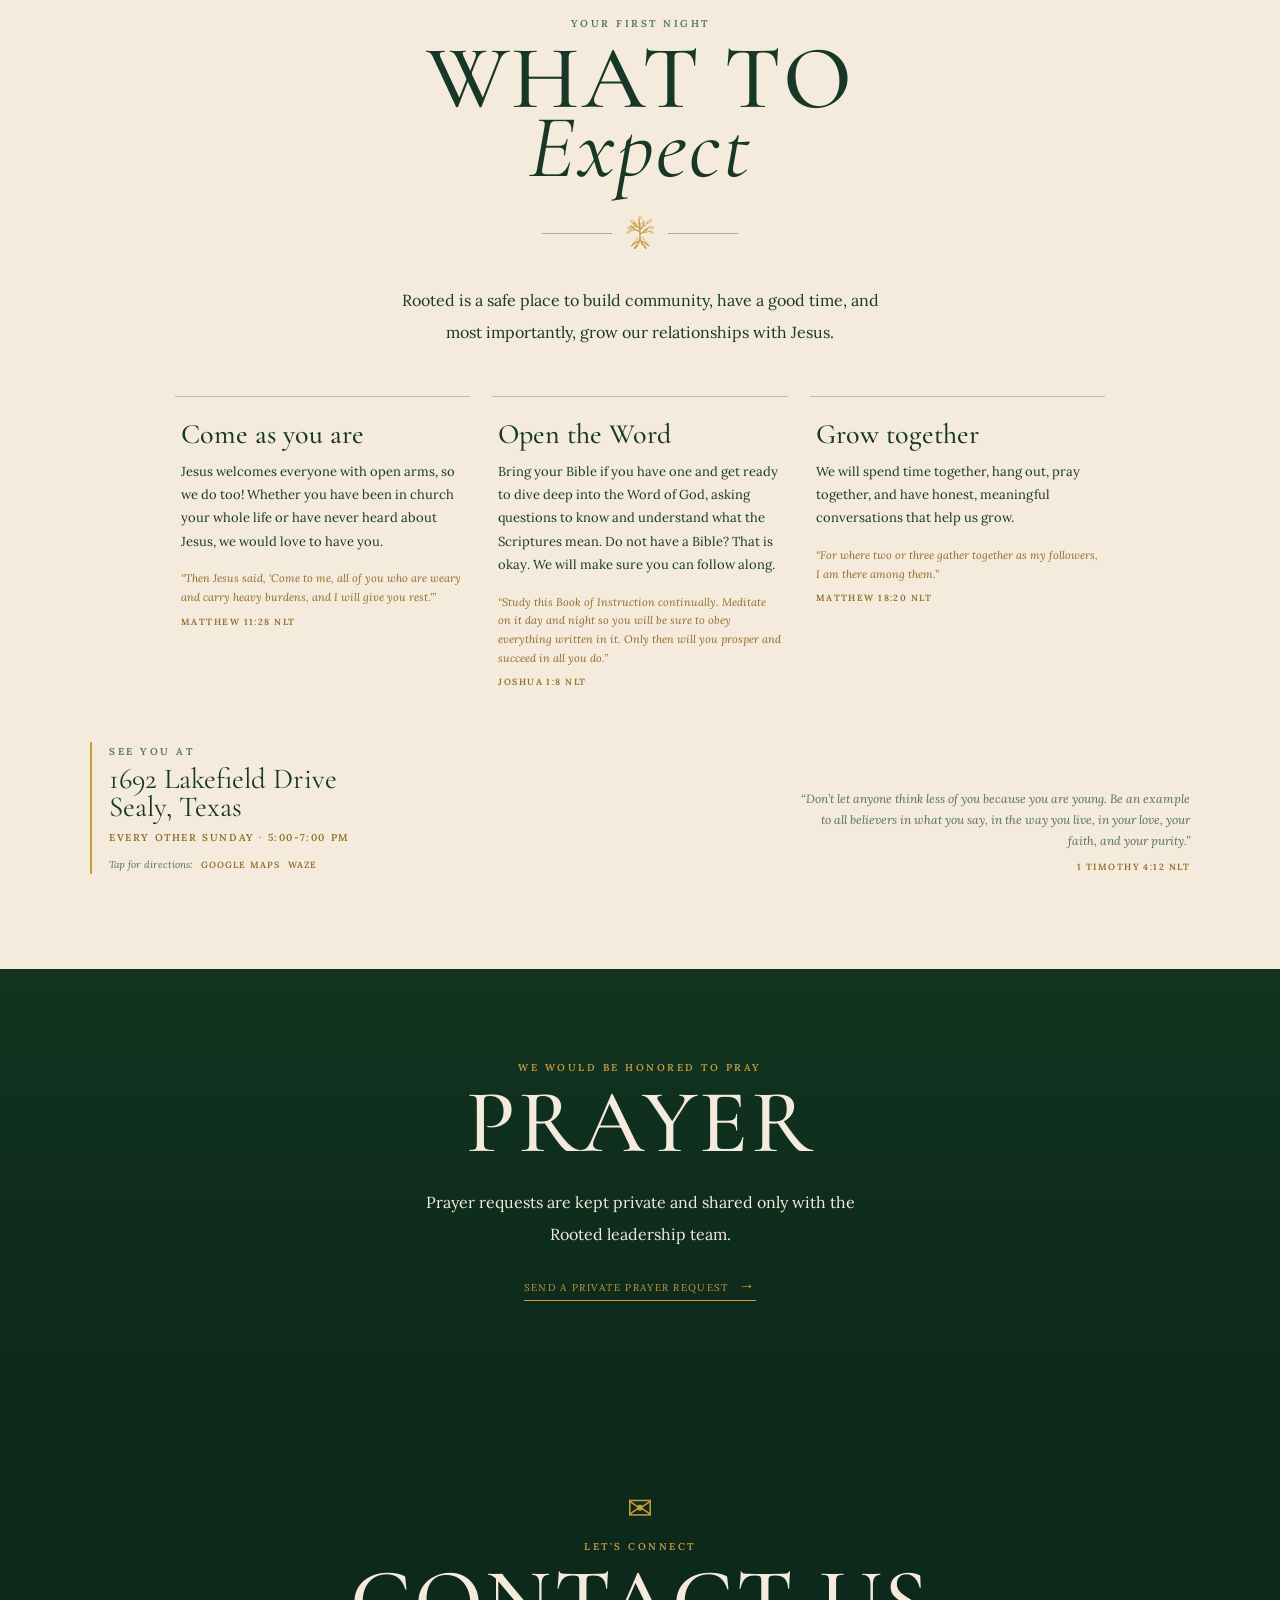
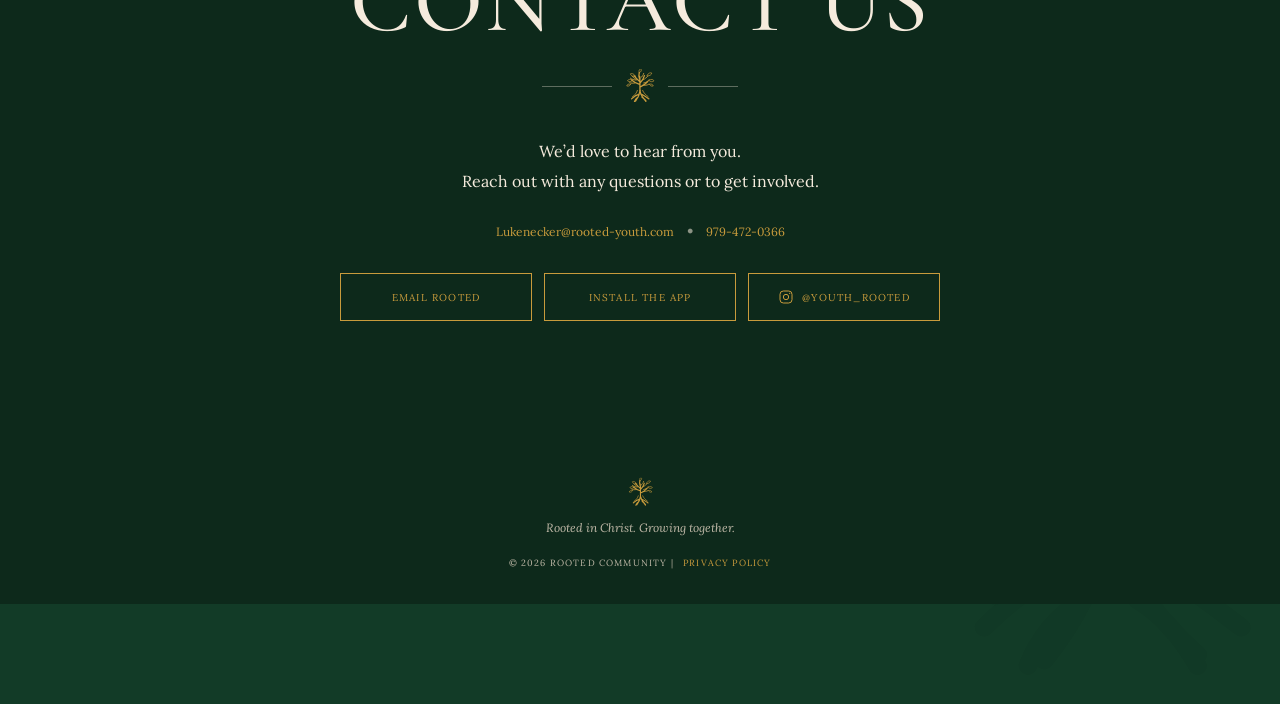
==== commit 554775b2: "Update studies, archive notes, and contact links Publish Remain in Jesus (John 15:1-17, October 4), " ====
--- a/index.html
+++ b/index.html
@@ -104,32 +104,18 @@
           <div class="upcoming-card">
             <div class="upcoming-label"><span></span>Upcoming Study</div>
             <div class="study-heading">
-              <p class="study-date">Date to be announced</p>
-              <h3>Growing Our<br /><em>Roots</em></h3>
-              <p class="passage">Colossians 2:6–7</p>
+              <p class="study-date"><time datetime="2026-10-04">October 4, 2026</time></p>
+              <h3>Remain in<br /><em>Jesus</em></h3>
+              <p class="passage">John 15:1–17</p>
             </div>
             <div class="study-columns">
               <div>
                 <p class="card-kicker">Prepare before coming</p>
-                <p>Read Colossians 2:6–7 and think about what these verses mean. Write down some key points you got from it.</p>
+                <p>Read John 15:1–17 and think about what these verses mean. Write down some key points you got from it.</p>
               </div>
               <div>
-                <p class="card-kicker">Questions we'll discuss</p>
-                <p class="notes-hint">Click a question to add notes.</p>
-                <div class="discussion-questions">
-                  <details class="question-note">
-                    <summary>What stood out to you? <span>+</span></summary>
-                    <div class="question-note-content"><textarea class="question-note-field" data-note-key="rooted-question-1" rows="4" placeholder="Write your thoughts here..."></textarea><p>Saved privately on this device.</p></div>
-                  </details>
-                  <details class="question-note">
-                    <summary>What do you think it means to grow your roots, and how do you do it? <span>+</span></summary>
-                    <div class="question-note-content"><textarea class="question-note-field" data-note-key="rooted-question-2" rows="4" placeholder="Write your thoughts here..."></textarea><p>Saved privately on this device.</p></div>
-                  </details>
-                  <details class="question-note">
-                    <summary>What areas of your life can you make changes for your roots to grow? <span>+</span></summary>
-                    <div class="question-note-content"><textarea class="question-note-field" data-note-key="rooted-question-3" rows="4" placeholder="Write your thoughts here..."></textarea><p>Saved privately on this device.</p></div>
-                  </details>
-                </div>
+                <p class="card-kicker">Come ready to discuss</p>
+                <p>Think of any questions you have about this passage, and come ready to share your thoughts and answer questions together.</p>
               </div>
             </div>
           </div>
@@ -138,8 +124,10 @@
             <p>Previous studies and messages are listed here.</p>
           </div>
           <div class="archive-grid">
-            <a class="archive-card archive-card-link" href="archive.html" aria-label="Open archived message placeholder">
-              <p class="coming-soon">Coming soon...</p>
+            <a class="archive-card archive-card-link" href="growing-our-roots.html" aria-label="Read Growing Our Roots">
+              <h4>Growing Our Roots</h4>
+              <p class="passage">Colossians 2:6–7</p>
+              <p class="archive-copy">Revisit the study and add your personal notes.</p>
             </a>
             <a class="archive-card archive-card-link" href="archive.html" aria-label="Open archived message placeholder">
               <p class="coming-soon">Coming soon...</p>
@@ -203,12 +191,18 @@
         <div class="tree-divider"><span></span><svg viewBox="0 0 80 95" aria-hidden="true"><use href="#tree-mark" /></svg><span></span></div>
         <p class="contact-copy">We’d love to hear from you.<br />Reach out with any questions or to get involved.</p>
         <div class="contact-details">
-          <a href="https://mail.google.com/mail/?view=cm&amp;fs=1&amp;to=neckerluke%40gmail.com&amp;su=Rooted" target="_blank" rel="noopener">neckerluke@gmail.com</a>
+          <a href="https://mail.google.com/mail/?view=cm&amp;fs=1&amp;to=Lukenecker%40rooted-youth.com&amp;su=Rooted" target="_blank" rel="noopener">Lukenecker@rooted-youth.com</a>
           <span aria-hidden="true">•</span>
           <a href="sms:+19794720366">979-472-0366</a>
         </div>
-        <a class="button" href="https://mail.google.com/mail/?view=cm&amp;fs=1&amp;to=neckerluke%40gmail.com&amp;su=Rooted" target="_blank" rel="noopener">Email Rooted</a>
-        <button class="install-app" type="button" data-install-app>Install the App</button>
+        <div class="contact-actions">
+          <a class="button" href="https://mail.google.com/mail/?view=cm&amp;fs=1&amp;to=Lukenecker%40rooted-youth.com&amp;su=Rooted" target="_blank" rel="noopener">Email Rooted</a>
+          <button class="install-app" type="button" data-install-app>Install the App</button>
+          <a class="button instagram-link" href="https://www.instagram.com/youth_rooted/" target="_blank" rel="noopener noreferrer" aria-label="Follow @youth_rooted on Instagram (opens in a new tab)">
+            <svg viewBox="0 0 24 24" width="16" height="16" fill="none" stroke="currentColor" stroke-width="1.5" aria-hidden="true"><rect x="3" y="3" width="18" height="18" rx="5" /><circle cx="12" cy="12" r="4" /><circle cx="17.5" cy="6.5" r="1" fill="currentColor" stroke="none" /></svg>
+            <span class="instagram-handle">@youth_rooted</span>
+          </a>
+        </div>
         <p class="install-app-message" data-install-message aria-live="polite"></p>
       </div>
     </section>
--- a/styles.css
+++ b/styles.css
@@ -70,6 +70,9 @@
 .expect-meetup>.address-link{display:block;color:var(--ink);font-family:"Cormorant Garamond",Georgia,serif;font-size:29px;line-height:.98;text-decoration:none}.expect-meetup>.address-link:hover{color:#906a26}.directions-links{display:flex;align-items:center;flex-wrap:wrap;gap:8px;margin-top:14px;color:#55715c;font-size:10px;font-style:italic}.directions-links span{display:inline;margin:0;color:#55715c;font-size:10px;font-style:italic;font-weight:400;letter-spacing:0;text-transform:none}.directions-links a{color:#906a26;font-size:9px;font-style:normal;font-weight:600;letter-spacing:.12em;text-decoration:none;text-transform:uppercase}.directions-links a:hover{text-decoration:underline}
 .install-app{display:inline-block;margin-top:32px;padding:14px 29px;border:1px solid var(--gold);background:transparent;color:var(--gold);font-family:inherit;font-size:10px;letter-spacing:.2em;text-transform:uppercase;cursor:pointer}.install-app:disabled{opacity:.65;cursor:default}.install-app-message{min-height:17px;max-width:310px;margin:10px auto 0;color:rgba(245,235,221,.78);font-size:10px;line-height:1.55;font-style:italic}
 
+/* Instagram contact link */
+.contact-actions{display:grid;grid-template-columns:repeat(3,minmax(0,1fr));gap:12px;width:min(100%,600px);margin:32px auto 0}.contact-actions>.button,.contact-actions>.install-app{display:flex;align-items:center;justify-content:center;gap:8px;width:100%;min-width:0;min-height:48px;margin:0;padding:12px 8px;border:1px solid var(--gold);background:transparent;color:var(--gold);font-family:inherit;font-size:10px;line-height:1.5;letter-spacing:.12em;text-transform:uppercase;text-decoration:none;border-radius:0}.instagram-link svg{flex:0 0 16px}.instagram-handle{font:inherit;letter-spacing:inherit}.contact-actions>a:hover{color:var(--cream)}.contact-actions>:focus-visible{outline:2px solid var(--gold);outline-offset:5px}@media(max-width:480px){.contact-actions{gap:6px}.contact-actions>.button,.contact-actions>.install-app{min-height:62px;padding:9px 5px;font-size:9px;letter-spacing:.04em}.contact-actions>.instagram-link{flex-direction:column;gap:4px}}
+
 /* Privacy policy */
 .footer-policy-link{color:var(--gold);text-decoration:none;margin-left:6px}.footer-policy-link:hover,.footer-policy-link:focus-visible{color:var(--cream);text-decoration:underline;text-underline-offset:4px}.prayer-policy-link{margin:13px 0 0;font-size:10px;letter-spacing:.11em;text-transform:uppercase}.prayer-policy-link a{color:#906a26;text-decoration:none;border-bottom:1px solid currentColor;padding-bottom:3px}.prayer-policy-link a:hover,.prayer-policy-link a:focus-visible{color:#6e4c16}.privacy-page{min-height:100vh;background:radial-gradient(ellipse 72% 55% at 50% 8%,#1e573a 0%,#123b27 42%,#0d291b 100%);color:var(--cream)}.privacy-page .brand-mark{position:fixed;z-index:10;top:17px;left:clamp(24px,5vw,72px)}.privacy-mark img{display:block;width:36px;height:45px}.privacy-shell{width:min(100% - 40px,850px);margin:0 auto;padding:120px 0 80px}.privacy-card{padding:clamp(32px,6vw,68px);background:rgba(245,235,221,.98);color:#173a28;box-shadow:0 24px 70px rgba(0,0,0,.22)}.privacy-card .eyebrow{margin:0 0 15px;color:#9f782b}.privacy-card h1{margin:0;color:#173a28;font-size:clamp(44px,7vw,76px);line-height:.9;letter-spacing:.015em}.privacy-card h1 em{color:#b4872f;font-weight:inherit}.privacy-updated{margin:24px 0 38px;color:#5d675d;font-size:10px;letter-spacing:.15em;text-transform:uppercase}.privacy-copy{max-width:650px}.privacy-copy h2{margin:32px 0 9px;color:#173a28;font-size:20px}.privacy-copy p,.privacy-copy li{font-size:14px;line-height:1.8}.privacy-copy p{margin:0 0 14px}.privacy-copy ul{margin:0 0 15px;padding-left:20px}.privacy-copy a:not(.text-link){color:#765719;text-decoration-thickness:1px;text-underline-offset:3px}.privacy-copy .text-link{color:#765719;margin-top:22px}@media(max-width:720px){.privacy-page .brand-mark{top:12px;left:22px}.privacy-mark img{width:29px;height:36px}.privacy-shell{width:min(100% - 30px,850px);padding:90px 0 45px}.privacy-card{padding:34px 25px}.privacy-copy h2{font-size:18px}.privacy-copy p,.privacy-copy li{font-size:13px}}
 
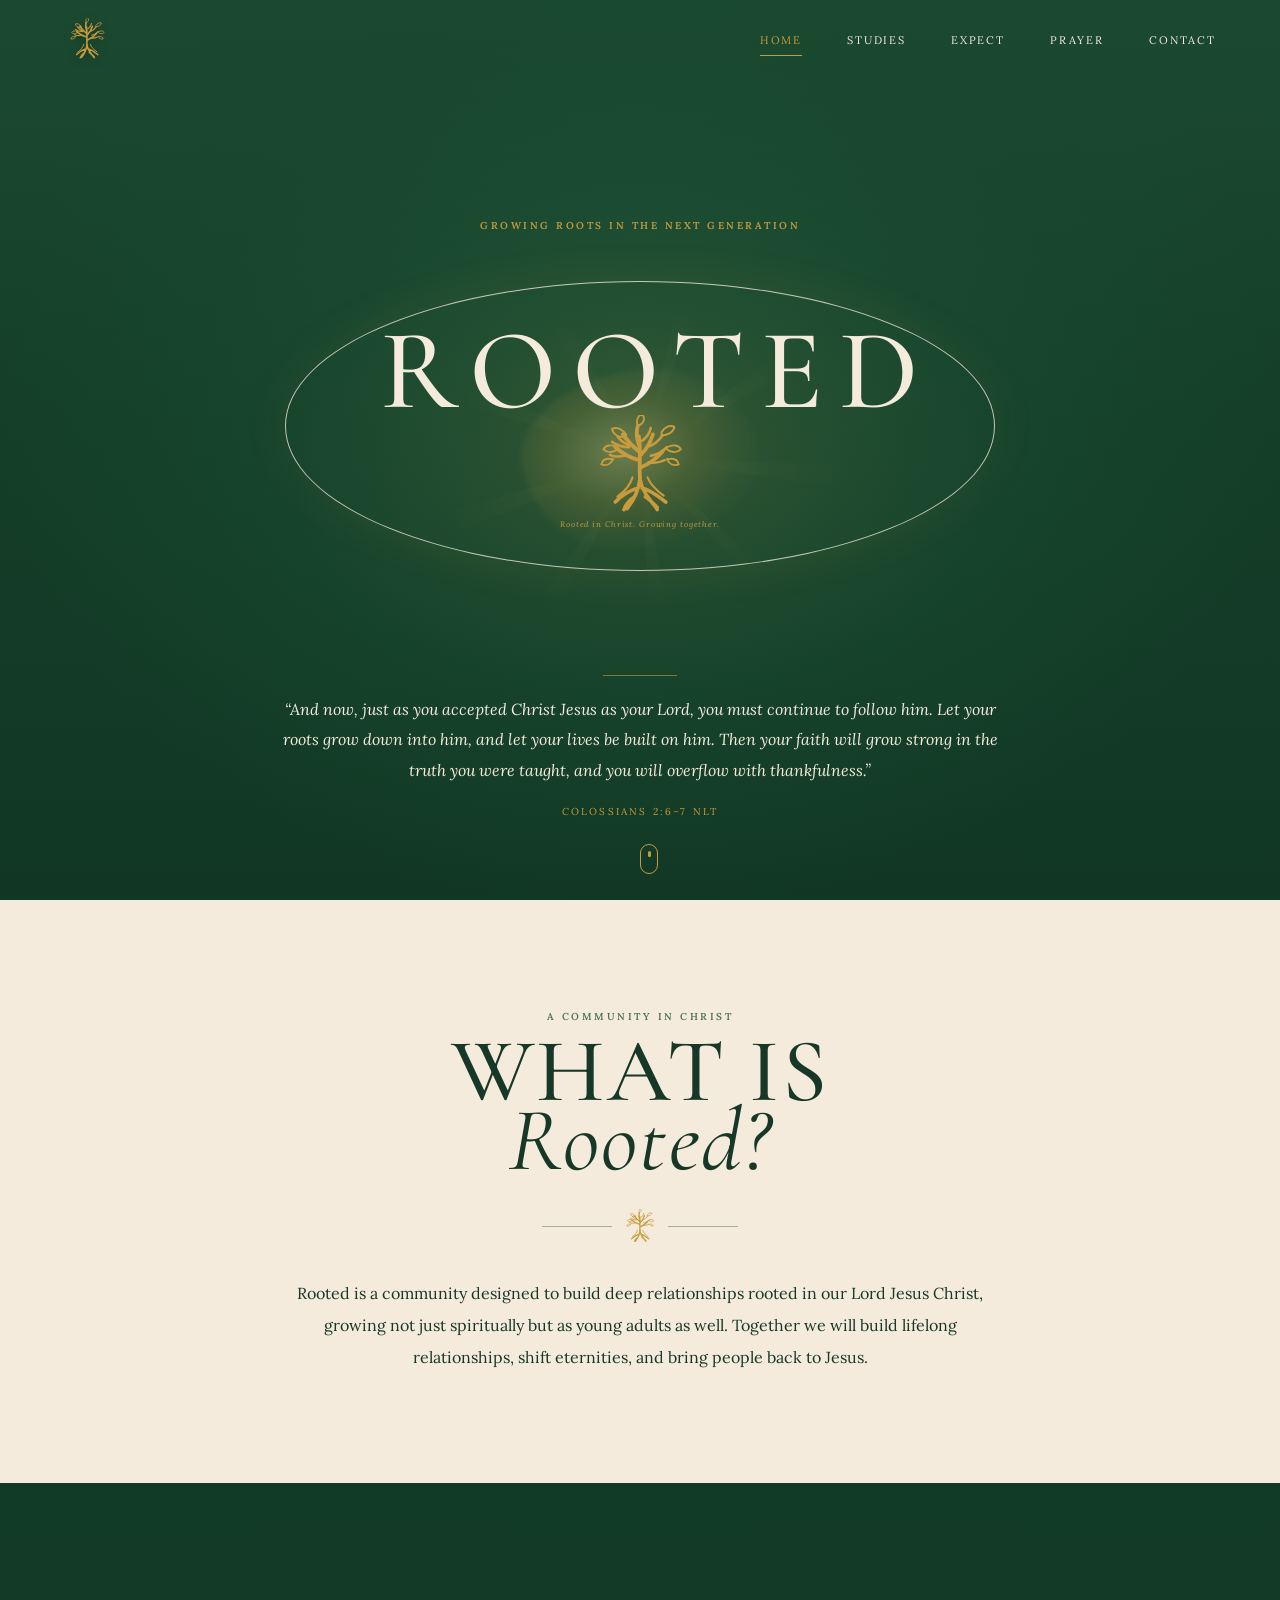
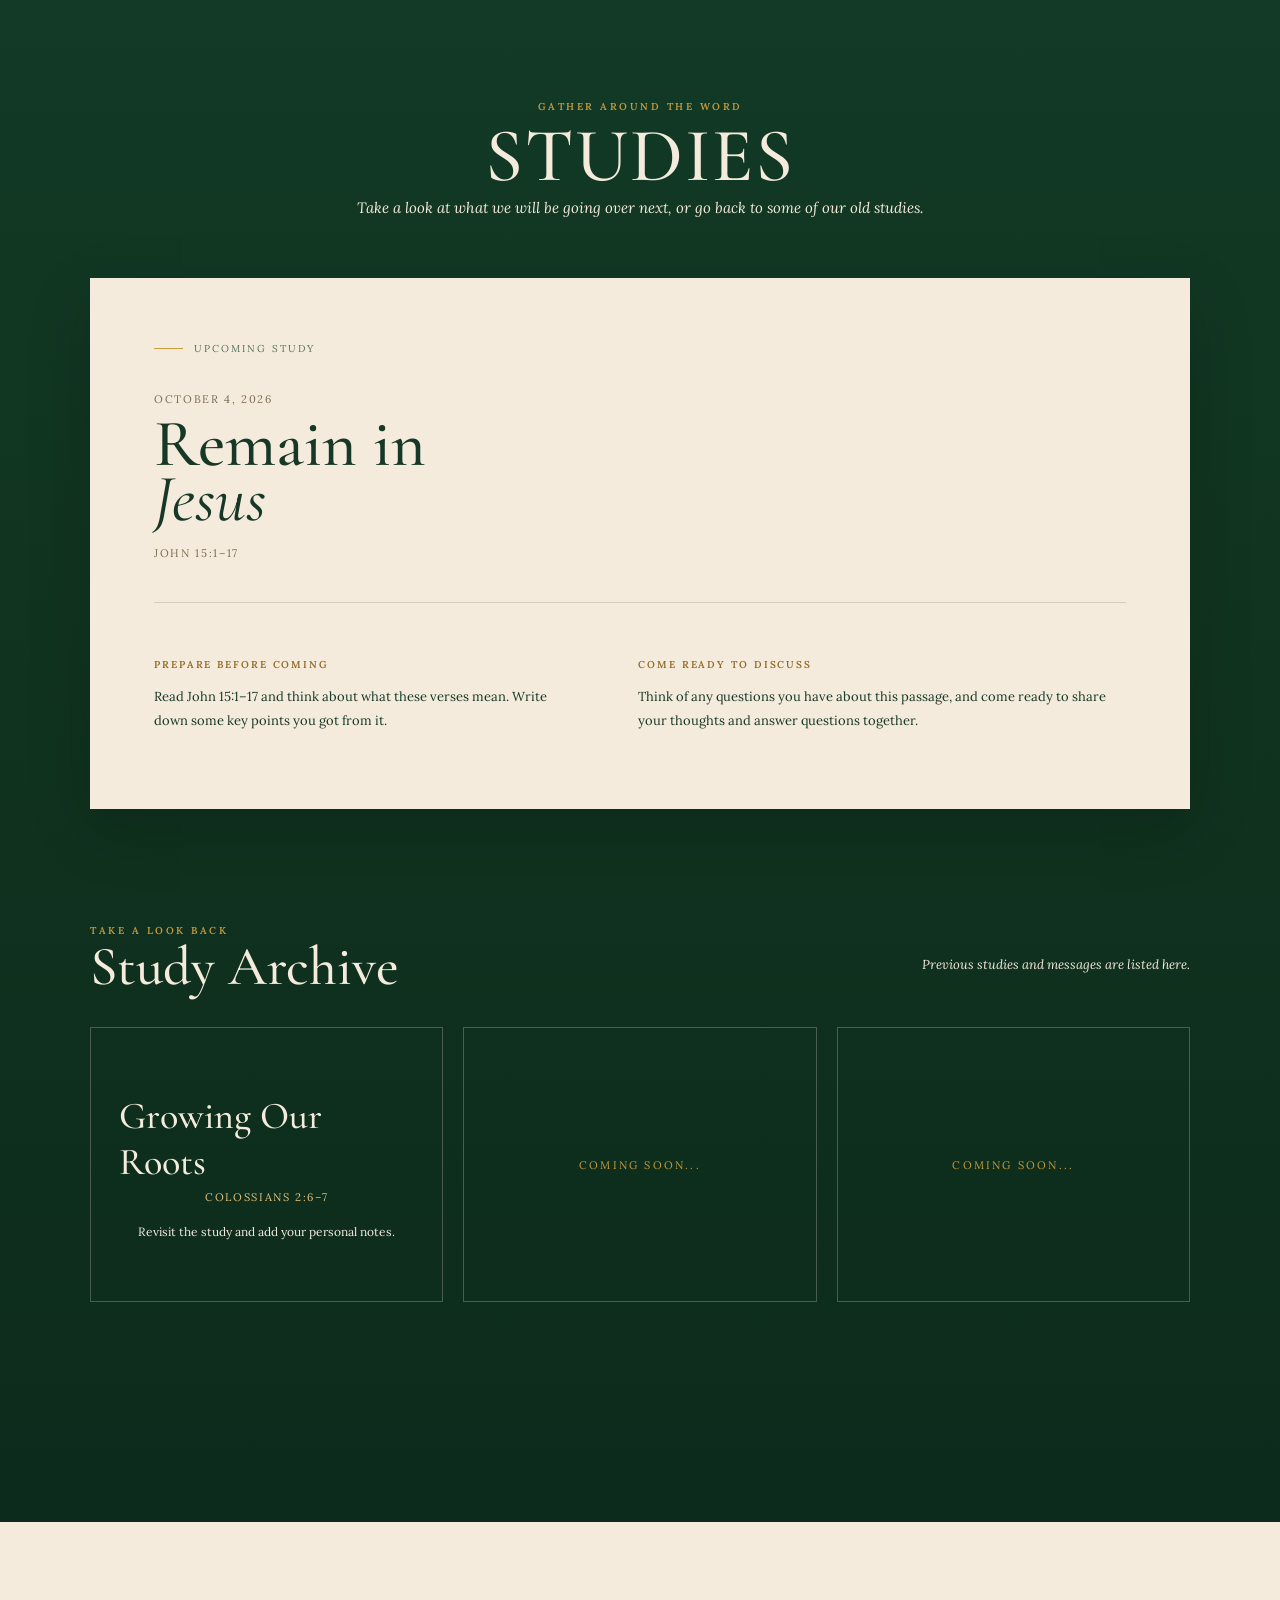
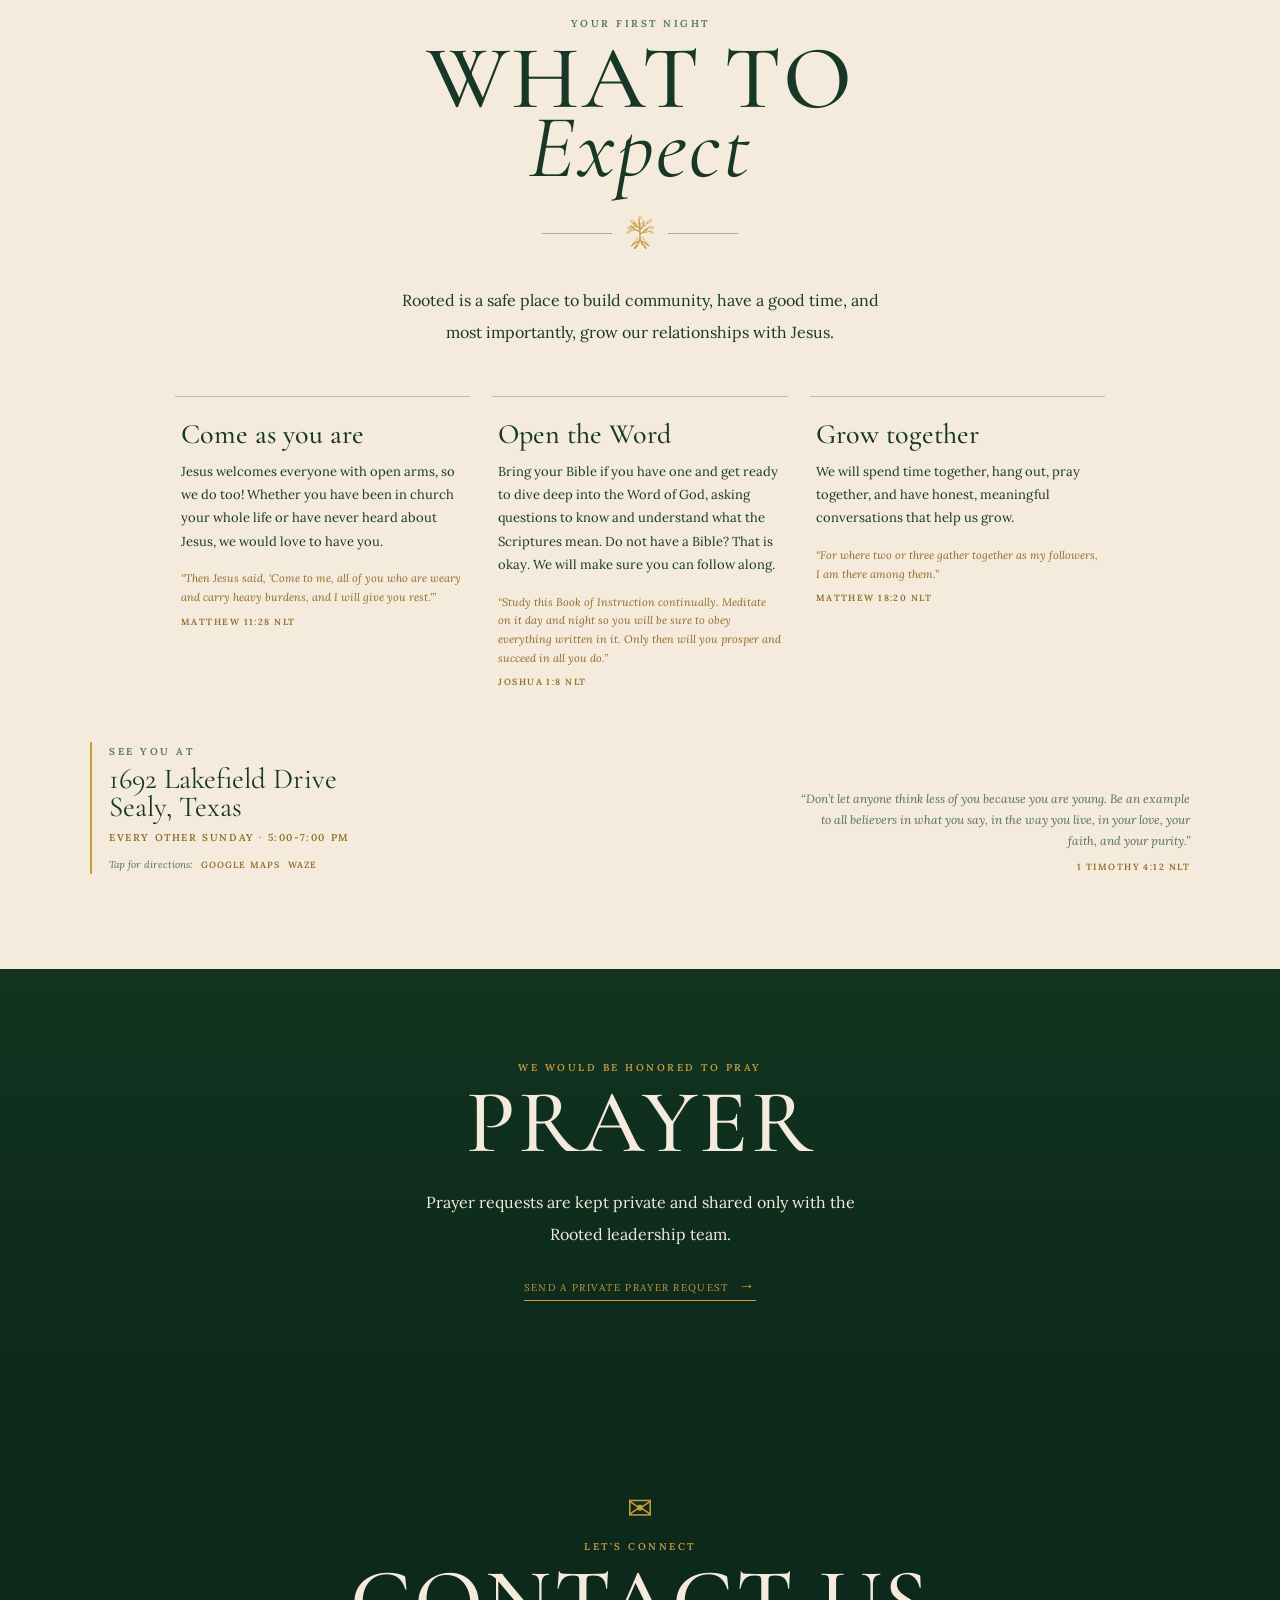
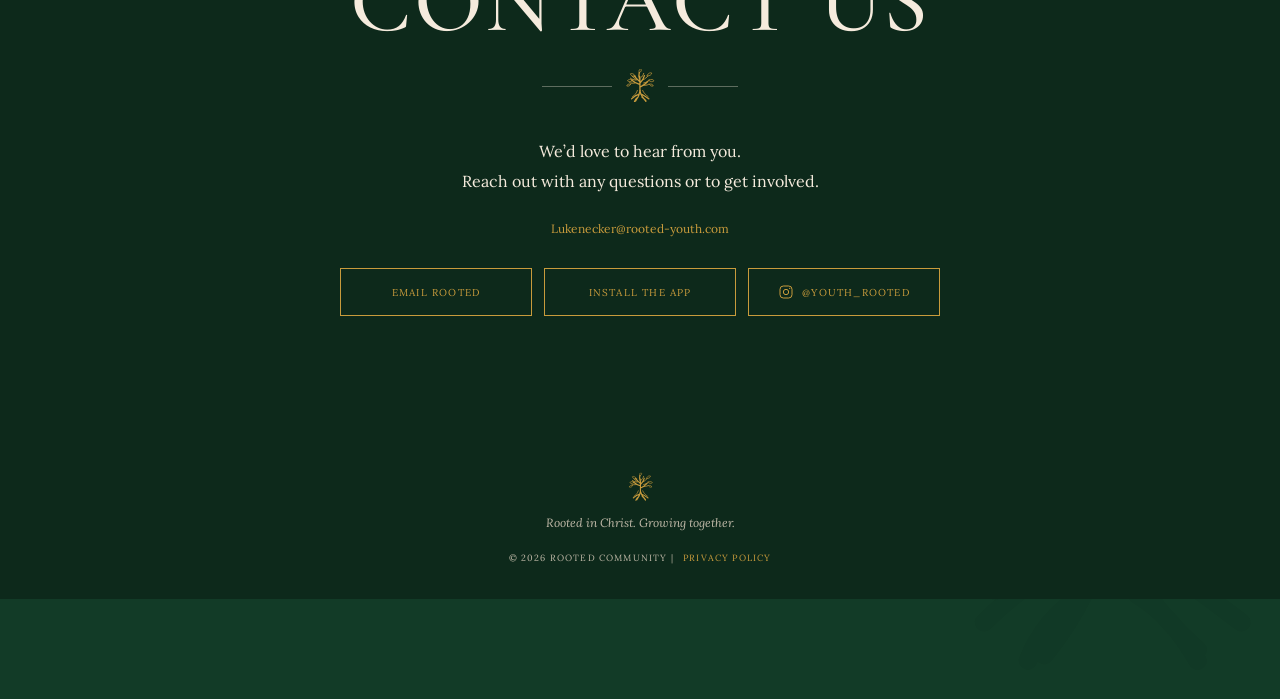
==== commit 36a72aa3: "Remove personal phone number from website" ====
--- a/index.html
+++ b/index.html
@@ -192,8 +192,6 @@
         <p class="contact-copy">We’d love to hear from you.<br />Reach out with any questions or to get involved.</p>
         <div class="contact-details">
           <a href="https://mail.google.com/mail/?view=cm&amp;fs=1&amp;to=Lukenecker%40rooted-youth.com&amp;su=Rooted" target="_blank" rel="noopener">Lukenecker@rooted-youth.com</a>
-          <span aria-hidden="true">•</span>
-          <a href="sms:+19794720366">979-472-0366</a>
         </div>
         <div class="contact-actions">
           <a class="button" href="https://mail.google.com/mail/?view=cm&amp;fs=1&amp;to=Lukenecker%40rooted-youth.com&amp;su=Rooted" target="_blank" rel="noopener">Email Rooted</a>
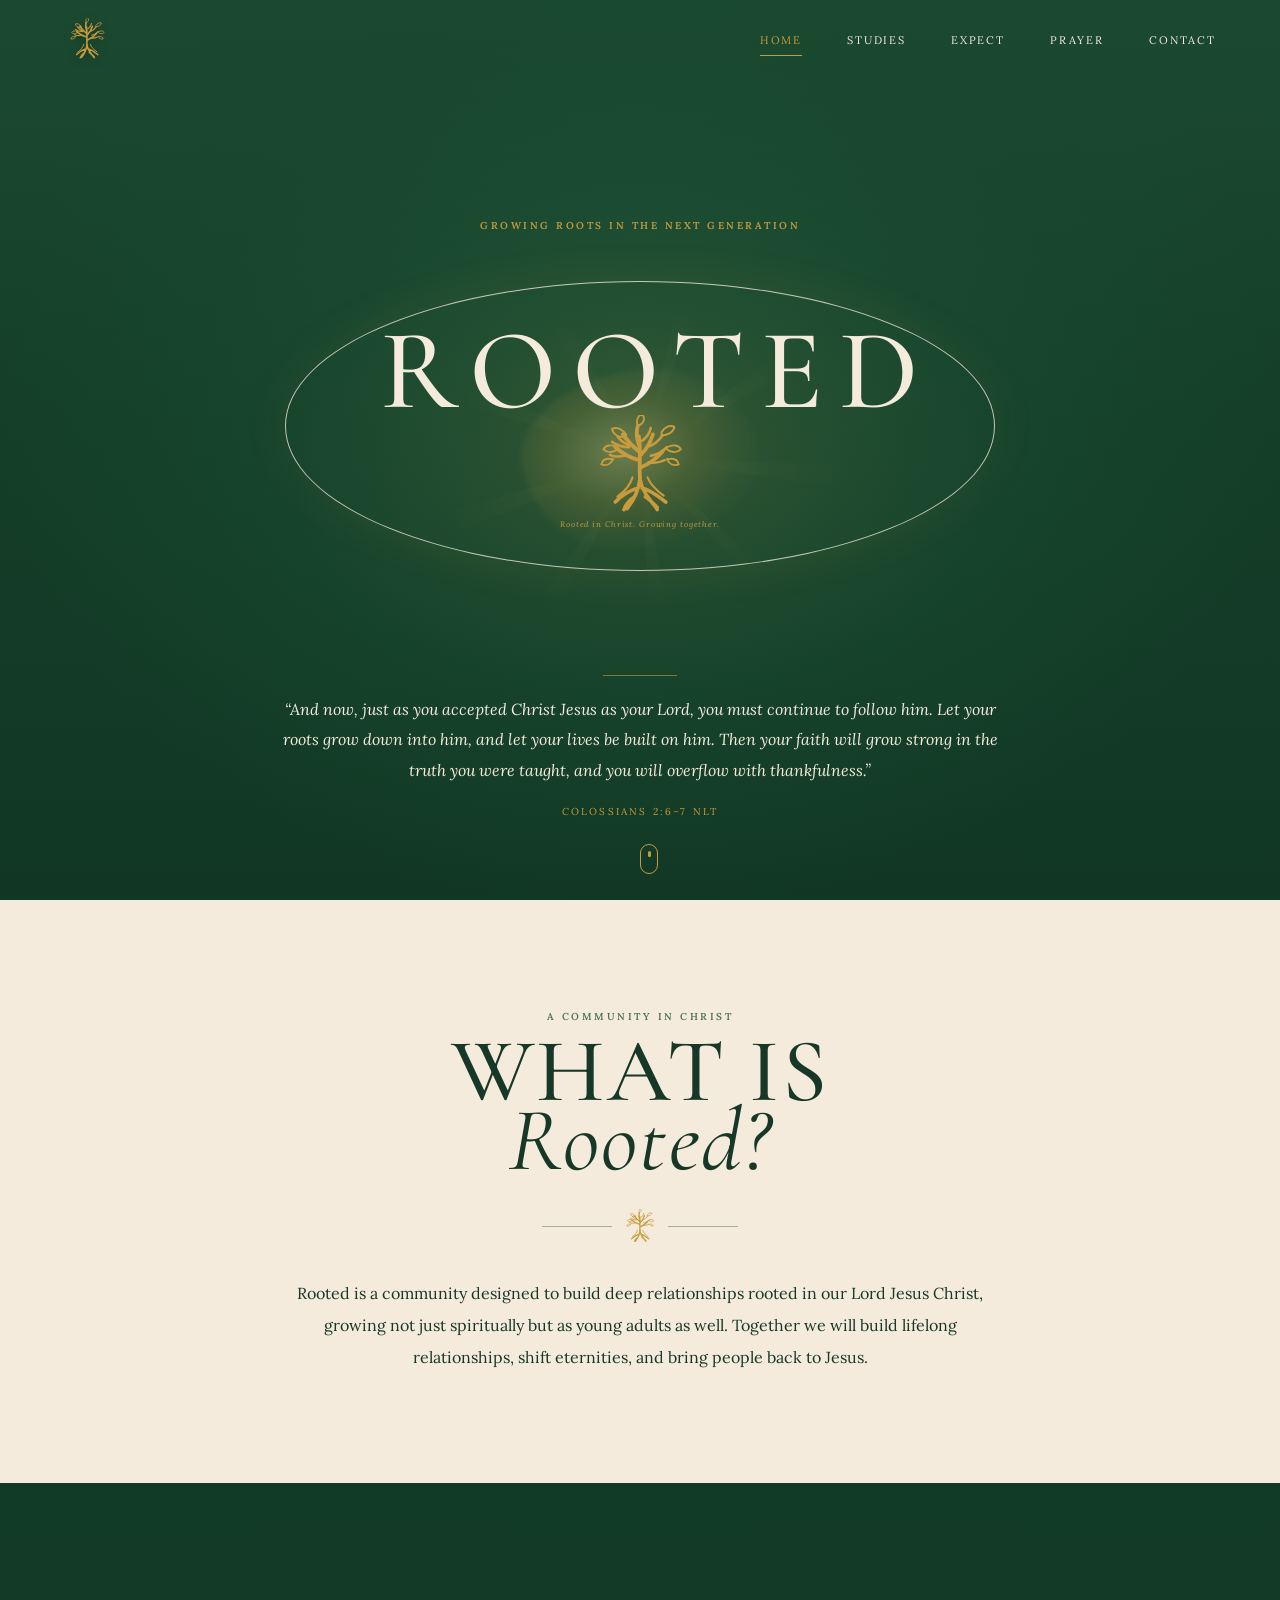
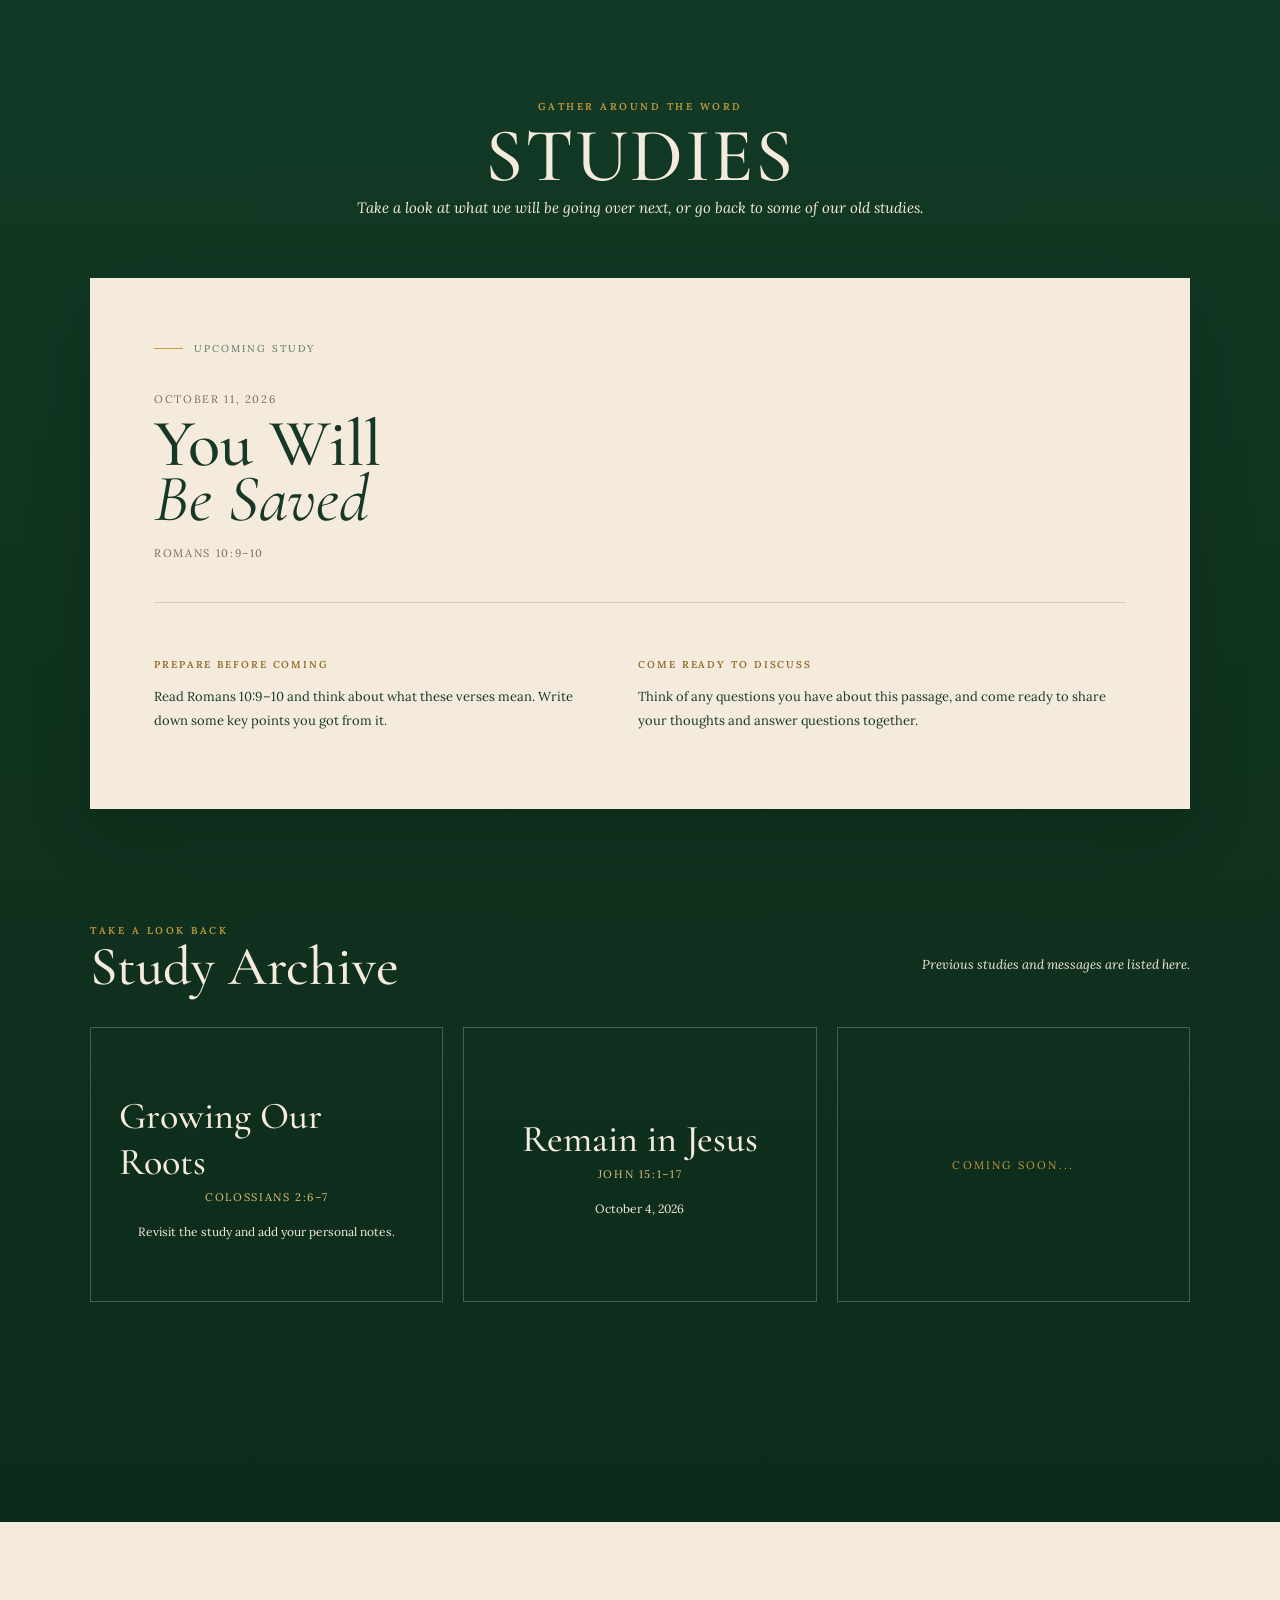
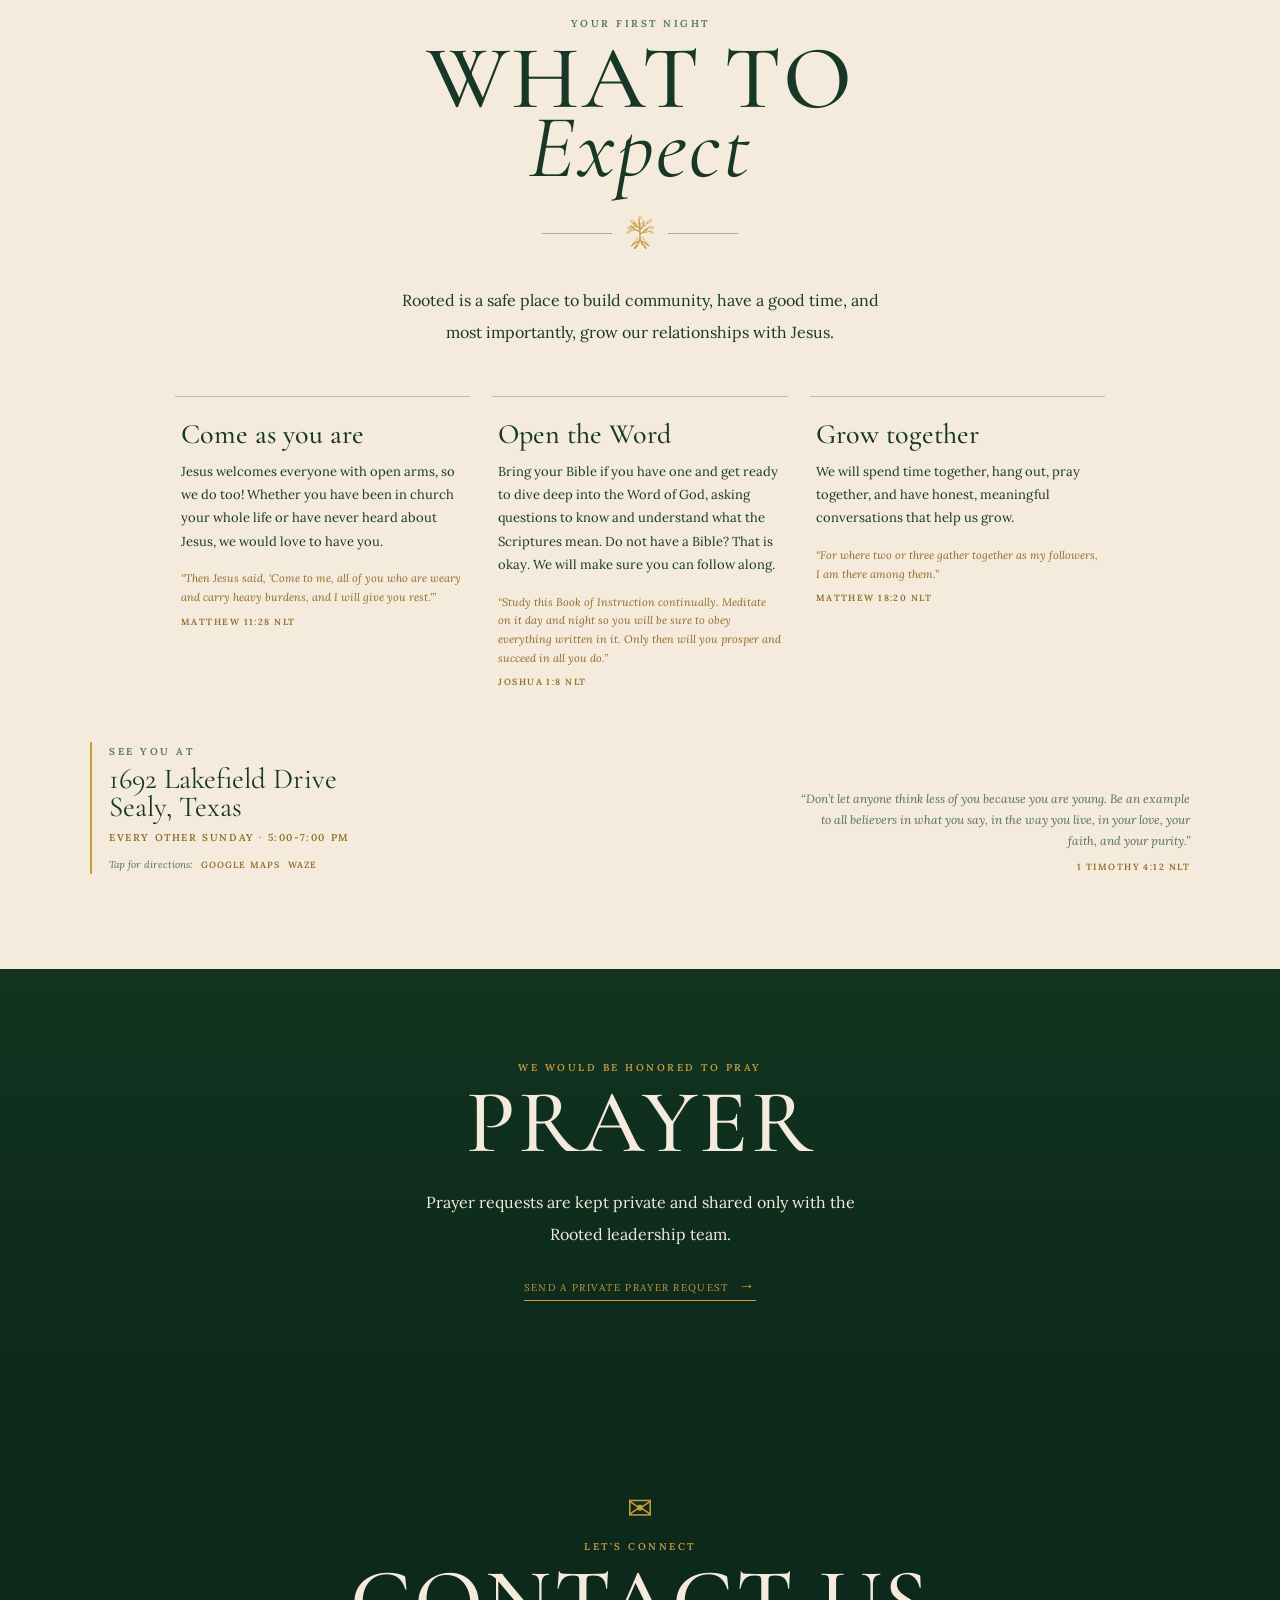
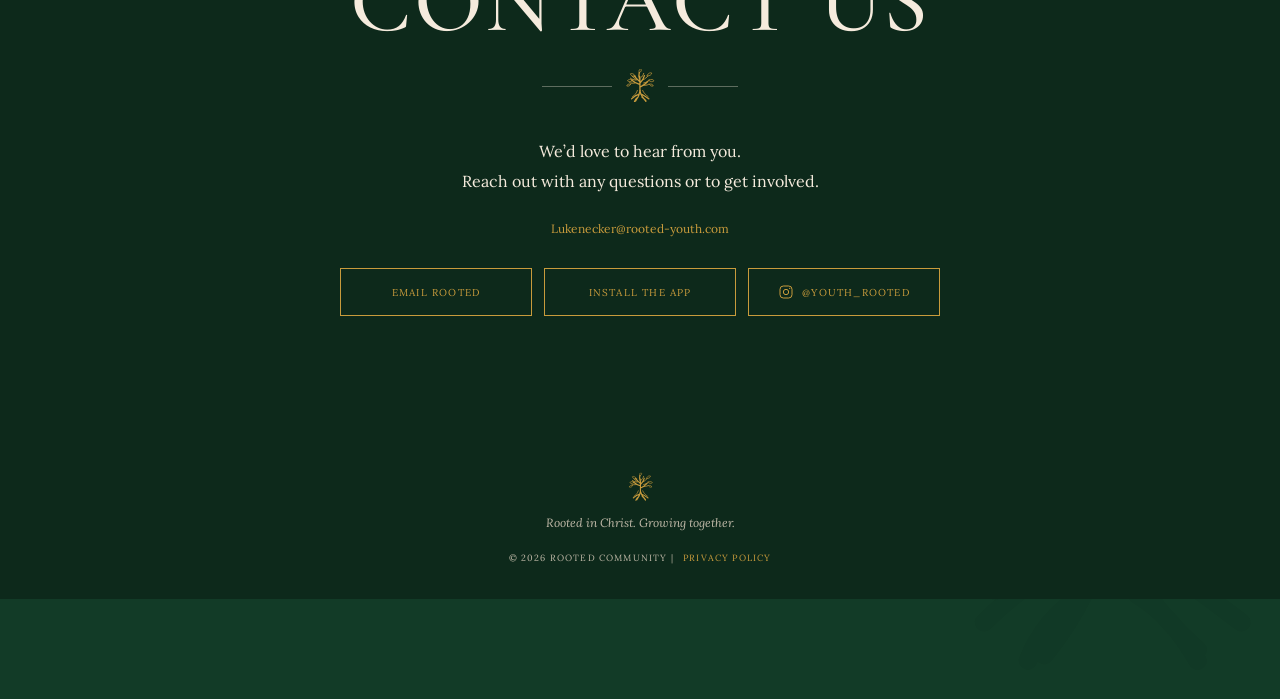
==== commit 273b63b8: "Archive Remain in Jesus and announce October 11 study Preserve the October 4 study in the archive an" ====
--- a/index.html
+++ b/index.html
@@ -104,14 +104,14 @@
           <div class="upcoming-card">
             <div class="upcoming-label"><span></span>Upcoming Study</div>
             <div class="study-heading">
-              <p class="study-date"><time datetime="2026-10-04">October 4, 2026</time></p>
-              <h3>Remain in<br /><em>Jesus</em></h3>
-              <p class="passage">John 15:1–17</p>
+              <p class="study-date"><time datetime="2026-10-11">October 11, 2026</time></p>
+              <h3>You Will<br /><em>Be Saved</em></h3>
+              <p class="passage">Romans 10:9–10</p>
             </div>
             <div class="study-columns">
               <div>
                 <p class="card-kicker">Prepare before coming</p>
-                <p>Read John 15:1–17 and think about what these verses mean. Write down some key points you got from it.</p>
+                <p>Read Romans 10:9–10 and think about what these verses mean. Write down some key points you got from it.</p>
               </div>
               <div>
                 <p class="card-kicker">Come ready to discuss</p>
@@ -129,8 +129,10 @@
               <p class="passage">Colossians 2:6–7</p>
               <p class="archive-copy">Revisit the study and add your personal notes.</p>
             </a>
-            <a class="archive-card archive-card-link" href="archive.html" aria-label="Open archived message placeholder">
-              <p class="coming-soon">Coming soon...</p>
+            <a class="archive-card archive-card-link" href="remain-in-jesus.html" aria-label="Read Remain in Jesus">
+              <h4>Remain in Jesus</h4>
+              <p class="passage">John 15:1–17</p>
+              <p class="archive-copy"><time datetime="2026-10-04">October 4, 2026</time></p>
             </a>
             <a class="archive-card archive-card-link" href="archive.html" aria-label="Open archived message placeholder">
               <p class="coming-soon">Coming soon...</p>
